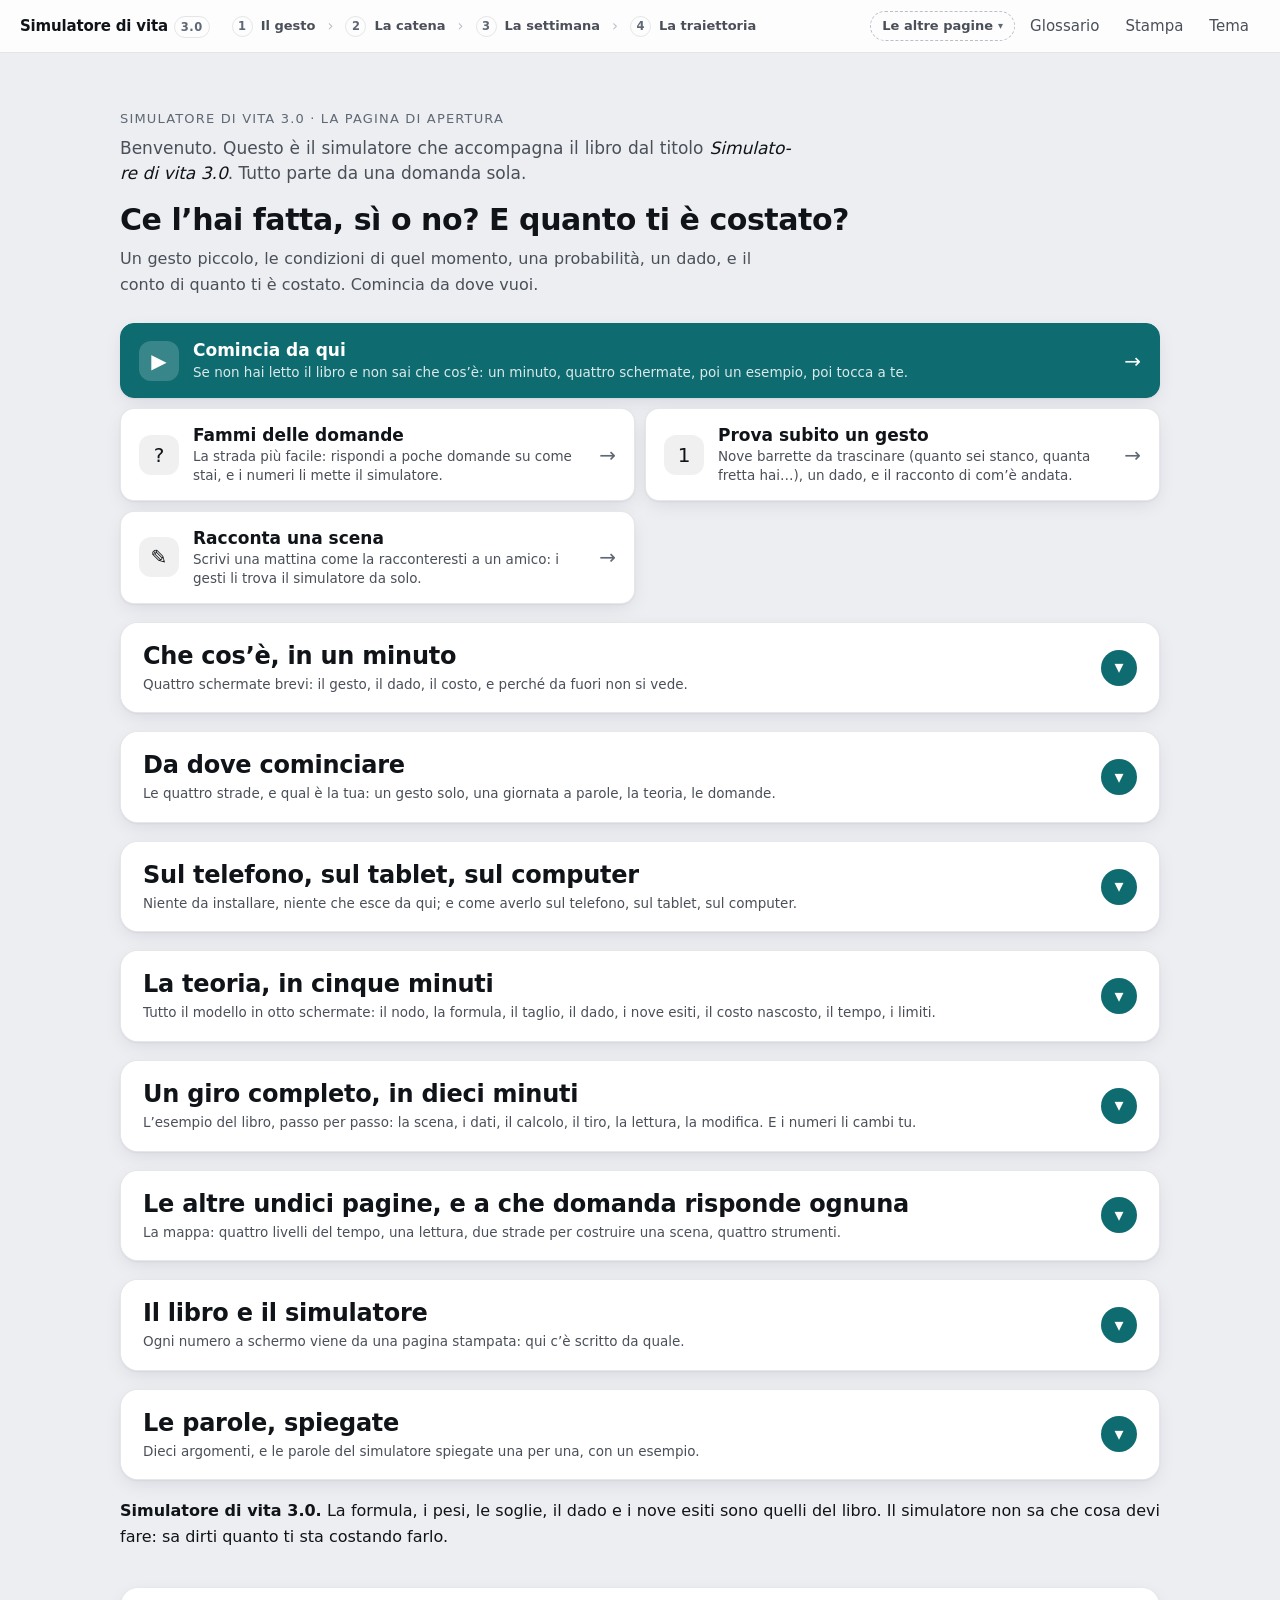
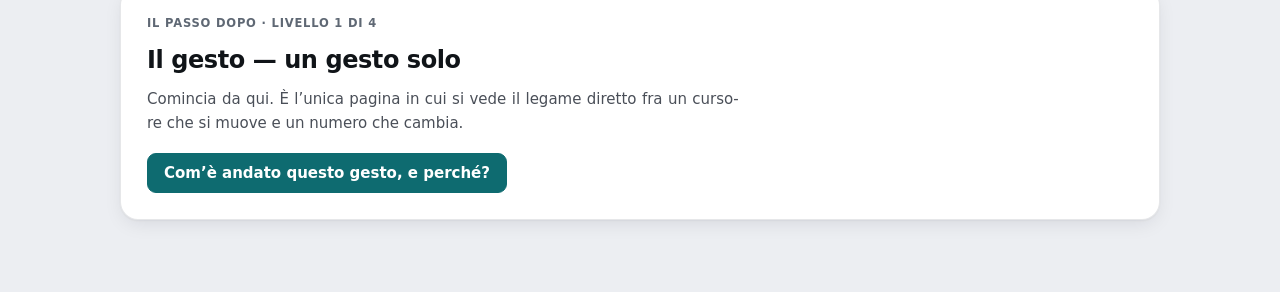
==== APRI-QUI.html @ 994e73b9 "La lingua per chi non sa niente: «ripetizione» al posto di «giocata», parole spiegate, stili puliti " ====
<!DOCTYPE html>
<html lang="it" data-tema="chiaro">
<head>
<meta charset="utf-8">
<meta name="viewport" content="width=device-width, initial-scale=1">
<title>Simulatore di vita 3.0 — apri qui</title>
<link rel="stylesheet" href="app/stile/stile.css?v=2026-09-17">
<link rel="manifest" href="manifest.webmanifest">
<meta name="theme-color" content="#14556E">
<link rel="icon" href="app/icone/icona-192.png">
<link rel="apple-touch-icon" href="app/icone/icona-180.png">
<meta name="apple-mobile-web-app-capable" content="yes">
<meta name="apple-mobile-web-app-title" content="Simulatore">
</head>
<body>
<div class="contenitore" style="position:relative">

  <div class="strumenti-alto no-stampa">
    <button id="stampa" title="Stampa questa pagina">Stampa</button>
    <button class="commutatore" id="tema">Tema scuro</button>
  </div>

  <header class="testata">
    <p class="occhiello">Simulatore di vita 3.0 · la pagina di apertura</p>
    <p class="benvenuto-righe">Benvenuto. Questo è il simulatore che accompagna il libro
      dal titolo <em>Simulatore di vita 3.0</em>. Tutto parte da una domanda sola.</p>
    <h1>Ce l’hai fatta, sì o no? E quanto ti è costato?</h1>
    <p class="sottotitolo">Un gesto piccolo, le condizioni di quel momento, una probabilità, un dado,
      e il conto di quanto ti è costato. Comincia da dove vuoi.</p>
  </header>

  <!-- ====================== I TASTI GRANDI ====================== -->
  <nav class="tasti-grandi no-stampa" aria-label="Da dove cominciare">
    <a class="tasto-grande principale" href="#comincia" data-apri="#comincia">
      <span class="tg-icona" aria-hidden="true">▶</span>
      <span class="tg-testo"><b>Comincia da qui</b><small>Se non hai letto il libro e non sai che cos’è: un minuto, quattro schermate, poi un esempio, poi tocca a te.</small></span>
      <span class="tg-freccia" aria-hidden="true">→</span></a>
    <a class="tasto-grande" href="QUESTIONARIO.html">
      <span class="tg-icona" aria-hidden="true">?</span>
      <span class="tg-testo"><b>Fammi delle domande</b><small>La strada più facile: rispondi a poche domande su come stai, e i numeri li mette il simulatore.</small></span>
      <span class="tg-freccia" aria-hidden="true">→</span></a>
    <a class="tasto-grande" href="IL-GESTO.html">
      <span class="tg-icona" aria-hidden="true">1</span>
      <span class="tg-testo"><b>Prova subito un gesto</b><small>Nove barrette da trascinare (quanto sei stanco, quanta fretta hai…), un dado, e il racconto di com’è andata.</small></span>
      <span class="tg-freccia" aria-hidden="true">→</span></a>
    <a class="tasto-grande" href="LA-SCENA.html">
      <span class="tg-icona" aria-hidden="true">✎</span>
      <span class="tg-testo"><b>Racconta una scena</b><small>Scrivi una mattina come la racconteresti a un amico: i gesti li trova il simulatore da solo.</small></span>
      <span class="tg-freccia" aria-hidden="true">→</span></a>
  </nav>

  <!-- ====================== CHE COS'È, IN UN MINUTO ====================== -->
  <section class="riquadro" id="comincia" data-apribile data-anteprima="Quattro schermate brevi: il gesto, il dado, il costo, e perché da fuori non si vede.">
    <h2>Che cos’è, in un minuto</h2>
    <div data-passi data-uscita="QUESTIONARIO.html" data-uscita-testo="Salta la spiegazione: voglio provare subito">
    <h3>Un gesto piccolo, in una giornata qualsiasi</h3>
    <p>
      Immagina una giornata qualsiasi, e dentro quella giornata un gesto piccolo (in queste
      pagine un gesto è un’azione sola, con un inizio e una fine): bere un bicchiere
      d’acqua, scrivere quel messaggio che rimandi da ore, alzarti dal divano.
      Questo simulatore ti chiede di raccontargli come stai in quel momento. Quanto sei
      stanco, quanta fretta hai, quanto è chiaro quello che devi fare. Poi ti dice che
      probabilità hai di riuscirci: non in generale, ma proprio adesso, nelle condizioni
      in cui ti trovi.
    </p>
    <h3>Poi tira un dado</h3>
    <p>
      A quel punto tira un dado. Perché una probabilità, da sola, non decide niente: dice
      soltanto quanto le cose potrebbero andare in un modo o nell’altro. È il dado a dire
      come sono andate davvero, e il simulatore te lo racconta, come farebbe un amico che
      era lì a guardare.
    </p>
    <h3>E ti dice quanto ti è costato</h3>
    <p>
      Un semplice calcolo di probabilità si fermerebbe qui: riuscito, oppure no. Questo
      modello invece continua, e ti dice <strong>quanto ti è costato riuscirci</strong>.
      Quanta stanchezza ti ha lasciato addosso. E quanta di quella stanchezza ti
      ritroverai davanti quando arriverà il gesto successivo.
    </p>
    <h3>Da fuori non si vede</h3>
    <p>
      Perché una giornata andata bene e una giornata andata bene a denti stretti, viste da
      fuori, sembrano quasi la stessa giornata. Chi ti guarda vede che ce l’hai fatta, ma
      non vede che cosa ti è costato. È quel costo che il simulatore prova a misurare.
    </p>
      <div data-passi-fine>
        <p><strong>E adesso?</strong> La cosa migliore è vederlo su un esempio vero, quello con cui
          comincia anche il libro: una persona sul divano che deve alzarsi a bere. Sette
          schermate, e poi tocca a te.</p>
        <p class="passo-scelte">
          <a class="bottone primario" href="#giro" data-apri="#giro">Vediamolo con un esempio</a>
          <a class="bottone secondario" href="QUESTIONARIO.html">Salto l’esempio: fammi le domande</a>
        </p>
      </div>
    </div>
  </section>

  <!-- ====================== DA DOVE COMINCIARE ====================== -->
  <section class="riquadro no-stampa" data-apribile data-anteprima="Le quattro strade, e qual è la tua: un gesto solo, una giornata a parole, la teoria, le domande.">
    <h2>Da dove cominciare</h2>
    <p class="senza-sopra">
      Non c’è un ordine da rispettare, e non c’è niente da leggere prima: puoi aprire una
      pagina qualunque e cominciare a usarla. Le quattro strade qui sotto, però, portano in
      posti diversi, e conviene sapere qual è la tua prima di incamminarti. Se non lo sai,
      prendi la seconda, perché è quella che la maggior parte delle persone sta cercando. <strong>Scrivi una scena intera, cioè una fila di gesti uno dopo l’altro, così
      come la racconteresti a voce a un amico. Il simulatore la scompone per te, gesto per
      gesto.</strong>
    </p>
    <div class="imbocchi">
      <a class="imbocco" href="IL-GESTO.html">
        <span class="imbocco-eti">Voglio provare subito</span>
        <strong>Un gesto solo</strong>
        <span class="imbocco-nota">Muovi i nove cursori, che sono le barrette da trascinare, una
          per ogni condizione. Poi tira il dado, e leggi com’è andata, raccontato in prosa. In
          cinque minuti hai capito che cosa fa questo modello.</span>
      </a>
      <a class="imbocco" href="LA-SCENA.html">
        <span class="imbocco-eti">Ho una scena intera da raccontare</span>
        <strong>Una giornata, a parole</strong>
        <span class="imbocco-nota">Scrivila come la racconteresti a voce, anche lunga. Il
        simulatore la divide nei gesti che contiene e li calcola <em>uno per uno</em>. Alla fine
        ti dice da quale parola è venuto fuori ogni numero.</span>
      </a>
      <a class="imbocco" href="#teoria">
        <span class="imbocco-eti">Voglio capire prima</span>
        <strong>La teoria, in cinque minuti</strong>
        <span class="imbocco-nota">Sta qui sotto, e non dà niente per scontato. Che cos’è un
        «nodo» (cioè il passaggio più piccolo della scena, la cosa più semplice che si possa
        fare o non fare), com’è fatta la formula, perché c’è di mezzo un dado. E perché i modi
        in cui un gesto può finire sono nove, e non due.</span>
      </a>
      <a class="imbocco" href="QUESTIONARIO.html">
        <span class="imbocco-eti">Non so che numeri mettere</span>
        <strong>Le domande le fa il simulatore</strong>
        <span class="imbocco-nota">Arrivi nello stesso posto della prima strada, ma per un’altra
        via. Qui i cursori non ci sono. Rispondi a qualche domanda, e il nodo lo costruisce il
        simulatore al posto tuo.</span>
      </a>
    </div>
  </section>

  <section class="riquadro no-stampa" id="senza-internet" data-apribile data-anteprima="Niente da installare, niente che esce da qui; e come averlo sul telefono, sul tablet, sul computer.">
    <h2>Sul telefono, sul tablet, sul computer</h2>
    <p class="nota">
      <strong>Non serve internet, e non serve installare niente.</strong> Tutto quello che
      vedi gira dentro il browser che hai già, cioè il programma con cui apri le pagine di
      internet. Quindi si può usare su un treno, in aereo, o da una chiavetta infilata in un
      computer che non è il tuo. E quello che scrivi resta lì: in queste pagine non c’è una
      sola riga capace di mandarlo fuori.
    </p>
    <!-- Da un indirizzo web, e solo da lì, qui compare il riquadro «sul telefono,
         sul tablet, sul computer» con l'installazione e il pacchetto da scaricare
         (lo scrive app/interfaccia/installa.js). Dal disco resta vuoto e nascosto. -->
    <div class="installa" data-installa hidden></div>
  </section>

  <!-- ====================== LA TEORIA ====================== -->
  <section class="riquadro" id="teoria" data-apribile data-anteprima="Tutto il modello in otto schermate: il nodo, la formula, il taglio, il dado, i nove esiti, il costo nascosto, il tempo, i limiti.">
    <h2>La teoria, in cinque minuti</h2>
    <div data-passi data-uscita="QUESTIONARIO.html" data-uscita-testo="Basta così: voglio provare">
    <p class="senza-sopra">
      Quello che segue è tutto il modello, e non una versione ridotta per chi comincia. Di
      matematica ce n’è poca, e ce n’è poca apposta: una somma, una tabella, un «taglio ai bordi»
      (il risultato non può scendere sotto 5 né salire sopra 95) e un dado. Può sembrare un limite, e invece è una scelta. Un modello che si può rifare a
      mano su un foglio è un modello che chiunque può controllare, e di cui chiunque può dire,
      con i numeri davanti, che sbaglia. È per questo che è stato tenuto così essenziale.
    </p>

    <h3>1 · Il nodo, cioè l’unità di misura</h3>
    <p>
      Prima di tutto bisogna mettersi d’accordo su che cosa si misura. L’unità che il
      simulatore calcola si chiama <span data-parola="nodo">nodo</span>, ed è un gesto solo:
      qualcosa che ha un inizio e una fine che si riconoscono, e un risultato che si può
      osservare e raccontare.
      Bere un bicchiere d’acqua è un nodo. Fare la spesa non lo è, perché è una sequenza di
      gesti, e prima di calcolarla bisogna dividerla nei nodi che contiene. Rimettersi in
      salute, poi, non lo è per niente: sono migliaia di nodi, sparsi su mesi.
    </p>
    <p>
      Per riconoscerne uno c’è una regola semplice, e vale sempre. <strong>Se per dire com’è
      andata devi raccontare una storia, quel gesto è troppo grande per essere un
      nodo.</strong> Il nodo è il gradino più basso, e sotto non si scende. Tutto quello che
      sta più in alto, una mattina o una settimana, si misura contando quanti nodi contiene.
    </p>

    <h3>2 · La formula: quello che aiuta, meno quello che ostacola</h3>
    <p>
      A ogni nodo il simulatore dà un numero da 1 a 100, che dice quante possibilità ha quel
      gesto di riuscire. Si chiama <span data-parola="probabilita">probabilità
      operativa</span>, e si scrive Pn. Non viene da un calcolo complicato. È il risultato di
      una somma sola, ed eccola qui.
    </p>
    <div class="formula-libro" data-formula="madre"></div>
    <p>
      Si legge da sinistra verso destra, e ogni lettera è una parola abbreviata. Qui sotto le
      trovi scritte tutte per esteso. Una sigla lasciata senza spiegazione è soltanto
      un ostacolo in più fra te e il modello. <strong>P₀</strong> è la probabilità di
      partenza: quanto vale il gesto di suo, in una giornata qualunque, prima che le
      condizioni di oggi dicano la loro. Bere un bicchiere d’acqua parte alto, perché lo sai
      fare a occhi chiusi. Compilare una pratica su un sito pubblico parte basso, e non serve
      spiegare perché.
    </p>
    <p>
      Poi arrivano cinque voci che spostano quel numero in su o in giù, secondo come stanno le
      cose adesso. <strong>E</strong> sta per energia, e racconta come sta il corpo in questo
      momento: quanto ha dormito, se gli fa male qualcosa, se si regge in piedi volentieri.
      <strong>I</strong> sta per informazione, e dice quanto è chiaro quello che c’è da fare.
      <strong>T</strong> sta per tempo, e dice quanta fretta c’è. <strong>M</strong> sta per
      materialità, che è una parola un po’ rigida per dire l’ambiente intorno: lo spazio, gli
      oggetti, la luce, il rumore. <strong>BP</strong>, infine, sta per bonus protettivo, ed è
      l’aiuto concreto che in questo momento ti toglie davvero un peso dalle spalle: qualcuno
      che tiene il bambino mentre finisci, il modulo che trovi già compilato a metà.
    </p>
    <p>
      Le ultime tre voci, invece, tolgono soltanto, e tolgono parecchio. <strong>C</strong> è
      la complessità, cioè quanti pezzi vanno tenuti insieme nello stesso momento, e ognuno
      di quei pezzi costa cinque punti. È la voce che pesa di più in tutta la formula, e
      proprio per questo va scritta con più cura delle altre. Complessità vuol dire
      coordinamenti veri, cose da fare insieme, non la difficoltà che uno sente.
      <strong>STR</strong> sta per stress, ed è il carico che ti porti dietro dai giorni
      prima, la pressione accumulata, misurata da 0 a 100. Non toglie in proporzione, un po’
      per ogni punto. Toglie a gradini, secondo una tabella. Per questo passare da 59 a 60 di
      carico costa cinque punti tutti in una volta, mentre passare da 41 a 58 non costa
      niente. <strong>DEB</strong> sta per debito da insistenza, e conta le volte in cui si è
      insistito su una strada che non funzionava. È raro apposta, e ogni volta vale cinque
      punti.
    </p>

    <h3>3 · Il taglio ai bordi: né impossibile, né certo</h3>
    <p>
      Qualunque cosa dica la somma, il risultato non scende mai sotto 5 e non sale mai sopra
      95. Questo <span data-parola="taglio">taglio</span> serve a impedire due bugie. La
      prima: se le condizioni sono pessime, la somma può dare anche meno tre, e il simulatore
      scrive cinque lo stesso. Perché nella vita quasi niente è davvero impossibile, e un
      modello che scrive zero afferma una cosa che non sa. La seconda bugia sta dall’altra
      parte. Con condizioni ottime la somma può superare cento, e il taglio la riporta a
      novantacinque, perché nemmeno il gesto più facile del mondo riesce proprio sempre.
    </p>

    <h3>4 · Il dado: la parte che nessuna analisi riesce a cogliere</h3>
    <p>
      A questo punto abbiamo un numero, ma non abbiamo ancora un esito. Sapere che un gesto ha
      il settanta per cento di riuscire non dice se stasera è riuscito. Allora il simulatore
      tira un <span data-parola="dado">dado</span> da cento facce, e se il numero che esce non
      supera la probabilità, il gesto riesce. Non ci sono colpi fortunati che valgono doppio,
      e non ci sono numeri che fanno fallire da soli: tutti i cento numeri hanno la stessa
      possibilità di uscire.
    </p>
    <p>
      Quel dado non è un ornamento, e non è nemmeno una scorciatoia presa per pigrizia. È il
      posto in cui il modello mette <strong>tutto quello che nessuna analisi riesce a
      prevedere</strong>. Una frase che ti sfugge mentre leggi, un pensiero che arriva di
      traverso e ti distrae, l’attenzione che per due minuti tiene un po’ meno. Non sono
      misteri: sono increspature troppo piccole per essere viste in anticipo. La <span
      data-parola="taratura">taratura</span>, cioè il lavoro di guardare la scena e scegliere
      i nove numeri che la descrivono, non può prevederle una per una, e allora le lascia al
      dado, che viene tirato <em>dopo</em> il calcolo, mai prima. Il caso non decide quanto
      sei capace: decide soltanto come va quella volta lì.
    </p>

    <h3>5 · Nove esiti, perché due non bastano</h3>
    <p>
      Il dado, però, dice soltanto se il gesto è passato, e non dice altro. Ed è qui che il
      modello si allontana da un semplice calcolo di probabilità. È il punto che più di tutti
      vale la pena di capire. Riuscito e fallito sono due parole troppo povere per raccontare
      una giornata, e allora il simulatore ne usa nove. Non sono gradi diversi della stessa
      cosa, come i voti a scuola: sono modi diversi in cui un gesto può finire.
    </p>
    <p>
      Di riuscire ci sono quattro modi. C’è il <strong>successo pulito</strong>, che non è
      costato niente di importante. C’è il <strong>successo costoso ma sostenibile</strong>,
      che chiede una pausa vera, e con quella pausa si chiude lì. C’è il <strong>successo
      danneggiato</strong>, dove il risultato c’è ma qualcosa resta peggiorato. E c’è il
      <strong>successo tossico</strong>, dove riuscire <em>in quel modo</em> insegna a chi lo
      compie una regola sbagliata, che la prossima volta si ripresenterà. Poi ce n’è uno tenuto da
      parte, perché è il più insidioso di tutti: il <strong>successo tecnico con fallimento
      umano</strong>, in cui il compito è fatto e la persona no. Di non riuscire, allo stesso
      modo, ci sono quattro modi. Il <strong>fallimento lieve</strong>: non è andata, il danno
      è piccolo e si può riprovare. Il fallimento <strong>tecnico</strong>: si è rotto
      qualcosa, un mezzo o uno strumento, e non la persona. Il fallimento
      <strong>sistemico</strong>: non è andata, e ha trascinato con sé anche il resto della
      giornata. E il <strong>quasi-collasso</strong>, quando molti segnali di allarme si
      presentano tutti insieme: è raro, ed è fatto apposta per esserlo.
    </p>
    <p>
      «Ce l’ho fatta» è una frase che diventa pericolosa quando chiude due domande invece di
      aprirle: <em>come ci sono arrivato? e che cosa ho bruciato per arrivarci?</em> I nove
      esiti servono proprio a tenerle aperte tutt’e due.
    </p>

    <h3>6 · Il costo nascosto, che nell’esito non si vede</h3>
    <p>
      Ogni gesto ha un costo, e non tutto quel costo si vede subito. La parte che si accumula
      in silenzio il modello la chiama <span data-parola="costo_nascosto">costo
      nascosto</span>, e per capirla basta una scena. Una sera vai a letto tardi per finire un
      lavoro. Il giorno dopo stai ancora bene, quello dopo un po’ meno, e tre giorni più tardi
      ti chiedi perché sei a pezzi, senza pensare nemmeno più a quella sera.
    </p>
    <p>
      È per questo che una scena sola non basta, e serve guardare più tempo per volta:
      una giornata intera, poi una settimana. Il costo
      nascosto in un gesto non si vede. Si vede in una settimana.
    </p>

    <h3>7 · Quanto tempo si guarda per volta</h3>
    <p>
      Lo stesso modello guarda il tempo su quattro durate diverse, e ognuna vede una cosa che
      le altre non possono vedere. Non sono ingrandimenti dello stesso grafico, presi via via
      da più vicino. Sono proprio domande diverse, ed è per questo che ognuna ha una pagina
      sua.
    </p>
    <ol class="livelli-teoria">
      <li><strong>Il gesto</strong> dice se un’azione sola riesce, e a che prezzo.</li>
      <li><strong>La catena</strong> — più gesti di seguito — dice quanto costa una sequenza,
        perché il secondo gesto parte già con il carico che il primo gli ha lasciato.</li>
      <li><strong>La settimana</strong> dice una cosa che nessuno dei due livelli
        precedenti riesce a dire, perché è l’unica che ha la notte dentro:
        <em>se il recupero sta ancora funzionando</em> (il recupero è la pausa che toglie
        carico davvero, non quella che dà solo sollievo).</li>
      <li><strong>La traiettoria</strong> — più settimane di fila — dice se sta cambiando il
        modo di vivere, e non solo com’è andata l’ultima settimana.</li>
    </ol>

    <h3 id="non-e">8 · Che cosa questo modello non è</h3>
    <p>
      Ci sono quattro cose che questo modello non è.
    </p>
    <ul class="cosa-non-e">
      <li><strong>Non è una previsione.</strong> Non dice che cosa succederà domani mattina.
        Dice come si comporta una rappresentazione di domani mattina dentro un insieme di
        regole scritte da qualcuno.</li>
      <li><strong>Non è una diagnosi, e non è uno strumento clinico.</strong> Nessun numero
        che esce da qui può entrare in una decisione clinica, assistenziale o giudiziaria.
        Serve a farsi domande migliori, non a rispondere al posto di chi deve decidere.</li>
      <li><strong>Non è una misura su una persona.</strong> I numeri che entrano nella scena
        li scrive qualcuno, e se quei numeri fossero altri il risultato sarebbe un altro.
        Per questo il simulatore ti lascia cambiarli, in ogni pagina: così vedi da te quanto
        il risultato dipende dai numeri che qualcuno ha scelto.</li>
      <li><strong>Non contiene una teoria della mente.</strong> Contiene una somma, una
        tabella a gradini, un taglio ai bordi e un dado. Tutto quello che sembra profondo
        viene da lì.</li>
    </ul>
    <p class="nota">
      Se dopo questi cinque minuti te ne viene voglia di altri venti, c’è <a
      href="IL-MODELLO.html">il modello letto per intero</a>. Sono diciannove capitoli,
      scritti per essere letti di seguito, e le figure si muovono mentre le guardi. Se invece
      vuoi la matematica aperta pezzo per pezzo, c’è <a href="LA-FORMULA.html">la matematica,
      da zero</a>. Lì, accanto a ogni passaggio, sta il codice che lo esegue.
    </p>
      <div data-passi-fine>
        <p class="passo-scelte">
          <a class="bottone primario" href="QUESTIONARIO.html">Adesso provo: fammi le domande</a>
          <a class="bottone secondario" href="#giro" data-apri="#giro">Prima l’esempio del libro</a>
        </p>
      </div>
    </div>
  </section>

  <!-- ====================== IL GIRO COMPLETO ====================== -->
  <section class="riquadro" id="giro" data-apribile data-anteprima="L’esempio del libro, passo per passo: la scena, i dati, il calcolo, il tiro, la lettura, la modifica. E i numeri li cambi tu.">
    <h2>Un giro completo, in dieci minuti</h2>
    <div data-passi data-uscita="QUESTIONARIO.html" data-uscita-testo="Basta così: adesso tocca a me">
    <p class="senza-sopra">
      Il libro, prima di qualunque formula, comincia con un esempio solo: una scena, i suoi
      numeri, il calcolo, un tiro di dado, che cosa vuol dire il risultato, e poi una modifica
      alla volta, per vedere che cosa cambia. Qui il giro è lo stesso, con una differenza:
      sulla carta i numeri sono stampati, qui invece li puoi cambiare tu.
    </p>
    <p>
      Quali numeri? I nove valori che descrivono la scena, cioè quanto vale il gesto di suo,
      quanta energia c’è, quanta fretta, e così via, più il carico che la persona si porta
      dietro dai giorni prima. Come si cambiano? Ogni bottone qui sotto apre la pagina del
      gesto con quei numeri già al posto giusto. Lì accanto a ogni valore c’è un cursore,
      cioè una barretta da trascinare: la sposti, e la probabilità si ricalcola sotto i tuoi
      occhi. E perché farlo? Per capire quale dei numeri pesa davvero, e quanto. Se porti
      l’energia da −10 a 0 e la probabilità sale di dieci punti, sai che quella sera contava
      il corpo. Se sposti il tempo e cambia poco, sai che la fretta non era il problema. È
      così che il modello va usato: una modifica alla volta, e ogni volta si guarda che cosa
      è cambiato.
    </p>

    <h3>La scena</h3>
    <p>
      È sera. Una persona è seduta sul divano dopo una giornata pesante, e a un certo punto
      deve alzarsi per bere un bicchiere d’acqua. Nessuno lo chiamerebbe un problema, e
      infatti il modello non lo chiama così: lo chiama <span data-parola="nodo">nodo</span>,
      cioè un passaggio piccolo, con un esito che si può guardare.
    </p>

    <h3>I dati</h3>
    <p>
      Il modello chiede poche cose, e le chiede sulla scena, non sulla persona.
      <strong>P0 = 70</strong>, perché bere è un gesto che si conosce benissimo, e parte alto.
      <strong>E = −10</strong>, perché il corpo è stanco e la schiena pesa. <strong>T =
      −4</strong>, perché non c’è nessuna fretta vera, ma la sera è quasi finita.
      <strong>I</strong>, <strong>M</strong> e <strong>BP</strong> restano a zero: non c’è
      niente da capire, l’ambiente non pesa, e non c’è nessun aiuto in più. <strong>C =
      0</strong>, perché è un passaggio solo e non c’è niente da coordinare. E poi c’è un
      numero che non viene da questa scena ma dai giorni prima, il carico che questa persona
      si porta dietro: <strong>STR = 84</strong> su 100.
    </p>

    <h3>Il calcolo</h3>
    <p>
      Si fa la somma: 70 − 10 + 0 − 4 + 0 + 0 − 0. Poi entra il carico, e a 84 la tabella a
      gradini toglie venti punti, non uno di meno e non uno di più. Resta <strong>36</strong>.
      Il taglio ai bordi qui non ha niente da fare, perché 36 sta già dentro i margini.
    </p>
    <p class="passo-scelte">
      <a id="giroBase" class="bottone primario" href="IL-GESTO.html">Aprila con i cursori, e verifica che dia 36</a>
    </p>
    <p class="nota">
      Una cosa da sapere prima di cliccare: a te il dado probabilmente non darà 42 come nel
      racconto qui sotto, perché tira davvero, ogni volta che apri la pagina. Il
      numero che non cambia mai è il 36. Ed è per farti vedere questo che il giro esiste.
    </p>

    <h3>Il tiro</h3>
    <p>
      Nel libro il dado esce con il numero 42. Per riuscire non doveva superare 36, e invece è
      andato oltre di sei punti. Il gesto non riesce, il modello lo chiama <strong>fallimento
      lieve</strong>, e il carico sale di un punto, a 85. A 85 si accende il «<span
      data-parola="pavimento">pavimento</span>», che è il nome che il libro dà a una difesa
      che il modello attiva da solo quando il carico è salito troppo: da lì in poi il
      riposo rende circa la metà, e lo stato non viene più lasciato peggiorare. Da qui in poi il racconto si fa più corto e i
      consigli diventano pochi e semplici, perché in questo stato una strategia raffinata
      non reggerebbe.
    </p>

    <h3>La lettura</h3>
    <p>
      Trentasei su cento vuol dire che, con questi valori, il gesto riesce poco più di una
      volta su tre. Non vuol dire che la persona è pigra, e non vuol dire che stasera «doveva»
      farcela. Il numero da guardare non è il dado, che è andato come è andato: è il 36, e
      soprattutto da dove viene. Dieci punti se li è presi il corpo, quattro il tempo, venti il
      carico.
    </p>

    <h3>La modifica</h3>
    <p>
      Adesso il modello fa il suo mestiere, che è provare una modifica alla volta: mai due
      insieme, altrimenti non si saprebbe più quale delle due ha funzionato. Proviamo con
      <strong>cinque minuti in più</strong>, cioè con il tempo che passa da −4 a 0. La
      probabilità sale a 40. Con lo stesso tiro di dado, il 42, il gesto fallisce ancora, ma
      per due punti, non più per sei.
    </p>
    <p class="passo-scelte">
      <a id="giroTempo" class="bottone secondario" href="IL-GESTO.html">Aprila con cinque minuti in più</a>
    </p>
    <p>
      Proviamo invece ad <strong>aspettare che il corpo ci sia</strong>, cioè a portare
      l’energia da −10 a 0. La probabilità sale a 46, e lo stesso 42 diventa una riuscita:
      stretta, per quattro punti, ma una riuscita.
    </p>
    <p class="passo-scelte">
      <a id="giroEnergia" class="bottone secondario" href="IL-GESTO.html">Aprila aspettando che il corpo ci sia</a>
    </p>
    <p>
      Ma una ripetizione sola non decide niente. Una ripetizione, cioè la stessa scena
      rifatta da capo con un dado diverso, è questo: una sola prova della scena, con il suo
      tiro di dado. Se la stessa scena viene rifatta mille volte, ogni volta con un dado
      nuovo, la prima versione riesce in media trentasei volte su cento. La seconda, quella
      con l’energia a 0, arriva a quarantasei. Sono dieci punti in più. Ed è quasi sempre
      così. Il libro chiama leva ogni cosa che si cambia apposta. Serve a vedere se il
      risultato migliora. Prima delle leve sul gesto conviene la leva sullo stato, cioè sulle
      condizioni con cui si arriva al gesto. In pratica vuol dire un rientro vero. È una
      pausa che toglie carico davvero, e che abbassa il numero da cui tutto parte. Se vuoi
      vedere come si distribuiscono gli esiti, invece di un caso solo, c’è
      <a href="MONTECARLO.html">mille volte la stessa scena</a>. Rifà una scena come questa
      quante volte vuoi, e ti mostra la distribuzione, cioè quante volte esce ogni risultato
      su mille ripetizioni.
    </p>
      <div data-passi-fine>
        <p><strong>Adesso tocca a te.</strong> Non serve sapere che numeri mettere: la strada
          più facile è rispondere a poche domande su come stai, e il simulatore fa il resto.
          Se preferisci mettere i numeri con le tue mani, ci sono le barrette.</p>
        <p class="passo-scelte">
          <a class="bottone primario" href="QUESTIONARIO.html">Rispondo a qualche domanda</a>
          <a class="bottone secondario" href="IL-GESTO.html">Provo con le barrette</a>
        </p>
      </div>
    </div>
  </section>

  <!-- ====================== LE PAGINE ====================== -->
  <section class="riquadro no-stampa" data-apribile data-anteprima="La mappa: quattro livelli del tempo, una lettura, due strade per costruire una scena, quattro strumenti.">
    <h2>Le altre undici pagine, e a che domanda risponde ognuna</h2>
    <p class="senza-sopra">
      Con questa che stai leggendo le pagine sono dodici, e questa è l’unica che non calcola
      niente: è l’ingresso, e serve a orientarsi. Le altre undici lavorano, ma non sono tutte dello stesso tipo.
      Quattro sono le durate di tempo di cui si è appena parlato, messe in fila dalla più
      corta alla più lunga. Una è il modello raccontato per intero, da leggere di seguito. Due
      sono strade diverse per costruire una scena. E le ultime quattro sono strumenti che si
      possono usare su qualunque durata.
    </p>
    <div id="mappaPagine"></div>
  </section>

  <!-- ====================== IL LIBRO ====================== -->
  <section class="riquadro" data-apribile data-anteprima="Ogni numero a schermo viene da una pagina stampata: qui c’è scritto da quale.">
    <h2>Il libro e il simulatore</h2>
    <p class="senza-sopra">
      Questo simulatore non si ispira a un libro: <strong>è il libro, messo in funzione</strong>,
      cioè le sue regole trasformate in un programma che le applica. Ogni
      numero che vedi a schermo viene da una pagina stampata, e questa tabella dice da quale.
    </p>
    <p class="nota">Ogni riga si apre: porta alla pagina del simulatore che spiega quel
      pezzo, e a destra c’è dove continuare a leggere nel libro.</p>
    <div class="ponte-libro">
      <a href="LA-FORMULA.html"><span class="k">La formula, i pesi, il taglio</span><span class="v">nel libro: Apparato B</span></a>
      <a href="IL-MODELLO.html#cap-9"><span class="k">I nove esiti</span><span class="v">nel libro: capitoli 14 e 15</span></a>
      <a href="IL-MODELLO.html#cap-7"><span class="k">I margini di successo e fallimento</span><span class="v">nel libro: capitolo 9</span></a>
      <a href="IL-MODELLO.html#cap-8"><span class="k">Il campo, cioè l’ambiente che risponde dopo il dado</span><span class="v">nel libro: capitolo 10</span></a>
      <a href="IL-MODELLO.html#cap-10"><span class="k">I quattro livelli del tempo</span><span class="v">nel libro: capitolo 18</span></a>
      <a href="ESEMPI.html"><span class="k">Le dodici schede di calcolo</span><span class="v">nel libro: capitolo 39</span></a>
      <a href="MONTECARLO.html"><span class="k">Ripetere la stessa scena mille volte</span><span class="v">nel libro: capitolo 47</span></a>
      <a href="#senza-internet"><span class="k">Perché si apre con un doppio clic</span><span class="v">nel libro: capitolo 48</span></a>
      <a href="#non-e"><span class="k">Che cosa il modello non è</span><span class="v">nel libro: capitolo 49</span></a>
      <a href="#mappaPagine"><span class="k">La guida di queste undici pagine</span><span class="v">nel libro: Apparato I</span></a>
    </div>
  </section>

  <!-- ====================== LE PAROLE ====================== -->
  <section class="riquadro" data-apribile data-anteprima="Dieci argomenti, e le parole del simulatore spiegate una per una, con un esempio.">
    <h2>Le parole, spiegate</h2>
    <p class="intro-tecnica">
      Il simulatore usa poche parole, e ognuna vuol dire una cosa precisa. Sono raccolte
      in dieci argomenti. Scegli quello che ti serve, e trovi le sue parole spiegate una
      per una, ognuna con un esempio che la mette al lavoro. Il primo argomento sono le
      nove condizioni che imposti tu. Gli altri sono quello che ti ritrovi scritto nel risultato.
    </p>
    <div data-glossario></div>
  </section>

  <nav class="percorso no-stampa" id="percorso"></nav>

  <footer class="chiusura">
    <p><strong>Simulatore di vita 3.0.</strong> La formula, i pesi, le soglie, il dado e i nove
      esiti sono quelli del libro. Il simulatore non sa che cosa devi fare: sa dirti quanto ti
      sta costando farlo.</p>
  </footer>

</div>

<script src="app/dati/calibrazione.js"></script>
<script src="app/motore/lingua.js"></script>
<script src="app/dati/formule.js"></script>
<script src="app/interfaccia/formule-vista.js"></script>
<script src="app/dati/percorso.js"></script>
<script src="app/interfaccia/percorso-vista.js"></script>
<script src="app/dati/spiegazioni.js"></script>
<script src="app/interfaccia/glossario.js"></script>
<script src="app/dati/verifica.js"></script>
<script src="app/interfaccia/casa.js"></script>
<script src="app/interfaccia/schermate.js"></script>
<script src="app/interfaccia/attesa.js"></script>
<script src="app/dati/sillabazione-it.js"></script>
<script src="app/interfaccia/sillaba.js"></script>
<script src="app/interfaccia/installa.js"></script>
</body>
</html>
---- app/stile/stile.css ----
/* =============================================================================
   SIMULATORE 3.0 — Foglio di stile
   Funziona da file:// — nessun font esterno, nessuna risorsa remota.
   ========================================================================== */

:root {
  color-scheme: light;
  /* PROFONDITA'. Prima --piano e --superficie differivano di tre unita'
     su 255: niente si staccava da niente, e la pagina sembrava un foglio
     invece di un'applicazione. Adesso --piano e' il FONDO su cui le
     schede si appoggiano, e --superficie e' la scheda. Gli incavi dentro
     una scheda usano il fondo, ed e' giusto: e' il piano che si rivede. */
  --piano:          #eceef2;
  --superficie:     #ffffff;
  --inchiostro:     #101418;
  --inchiostro-2:   #4a4f58;
  /* AUDIT 19/8 sera: #898781 dava 3.4-3.5:1 contro --piano/--superficie,
     sotto la soglia 4.5:1 per testo piccolo (11-13px, didascalie e note) —
     il caso più critico per lettori anziani. #6a6864 tiene la stessa tonalità
     calda (R>G>B) e sale a 5.27-5.42:1, in linea col tema scuro (4.85-5.41:1,
     lasciato invariato più sotto: contro sfondi scuri è già calibrato bene). */
  /* freddo come il fondo nuovo, e con un contrasto un filo migliore di
     prima: 4.86 sul fondo e 5.65 sulla scheda (era 4.79/5.56). */
  --inchiostro-3:   #5f6874;
  --griglia:        #e3e6ec;
  --linea-base:     #b9bec9;
  --bordo:          rgba(16,24,40,0.10);
  --aiuta:          #2a78d6;   /* diverging: polo freddo  */
  --ostacola:       #d03b3b;   /* diverging: polo caldo   */
  --neutro:         #dfe3ea;   /* midpoint del diverging  */
  --buono:          #0ca30c;
  --attenzione:     #fab219;
  /* L'INCHIOSTRO CHE SI LEGGE SULL'AMBRA.
     --attenzione e' un giallo chiaro: il bianco sopra da' 1,8 contro 1,
     cioe' quasi niente. Le targhette delle soglie nei grafici lo usavano —
     «il recupero comincia a non bastare», «ripetizione pesante» — ed erano
     scritte in bianco su giallo, illeggibili in tutti e due i temi.
     Questo bruno scurissimo era gia' in uso, scritto a mano, dentro
     «.manca-n»: qui diventa un nome, e vale ovunque serva scrivere
     sull'ambra. Non si ridefinisce al buio perche' --attenzione non cambia
     al buio: la coppia resta la stessa. */
  --su-attenzione:  #2a1d00;
  --serio:          #ec835a;
  --critico:        #d03b3b;
  /* UNA SCALA TIPOGRAFICA, invece di una misura scelta ogni volta.
     I passi crescono di circa un quarto: 12,5 · 13,5 · 15 · 17 · 19 · 24 ·
     30 · 44. Il carattere resta quello di sistema — dal libro, capitolo 48:
     niente risorse dalla rete — ma usato con intenzione invece che ai
     valori predefiniti. */
  --t-micro: 11.5px; --t-piccolo: 13px; --t-nota: 13.5px;
  --t-corpo: 15px;   --t-medio: 17px;   --t-titolo: 19px;
  --t-grande: 24px;  --t-display: 30px; --t-eroe: clamp(52px, 8vw, 72px);
  /* la pagina di lettura (IL-MODELLO) ha una scala sua, da libro */
  --t-lettura: 18px; --t-lettura-sotto: 19px; --t-lettura-h2: 27px; --t-lettura-li: 17px;
  --corpo: 16px;
  --raggio: 13px;

  /* L'AZIONE HA UN COLORE SUO.
     --aiuta e --ostacola dicono che cosa fa un valore alla probabilita':
     sono significato, e il libro li usa cosi'. Il bottone principale usava
     --aiuta, e quindi «premi qui» e «questo aggiunge probabilita'» erano
     dello stesso colore. Un'ardesia profonda non e' ne' l'uno ne' l'altro:
     legge come comando, e lascia il blu al suo mestiere. */
  /* L'accento dell'azione e' un petrolio: le sei tinte del significato
     sono gia' blu, rosso, verde, ambra e arancio, e un comando non deve
     avere il colore di nessuna di quelle. */
  --azione:         #0e6b70;
  --azione-viva:    #12838a;
  --azione-tenue:   rgba(14,107,112,0.10);
  --su-azione:      #ffffff;

  /* scala di spaziatura: prima ogni riquadro sceglieva i propri numeri */
  --s1: 4px; --s2: 8px; --s3: 12px; --s4: 18px; --s5: 26px; --s6: 38px; --s7: 56px;
  /* la pila di caratteri del sistema, che era scritta a mano dentro body:
     serve anche alla lettura lunga, dove il testo va in tondo con le grazie
     ma le etichette e i numeri restano in bastone come nel resto del pacchetto */
  --carattere: system-ui, -apple-system, BlinkMacSystemFont, "Segoe UI", Roboto,
               "Helvetica Neue", Arial, sans-serif;
  --raggio-s: 9px; --raggio-l: 18px;
  --ombra: 0 1px 2px rgba(16,24,40,.05), 0 6px 20px -4px rgba(16,24,40,.10);
  --ombra-alta: 0 2px 4px rgba(16,24,40,.06), 0 14px 32px -8px rgba(16,24,40,.16);
}

@media (prefers-color-scheme: dark) {
  :root:where(:not([data-tema="chiaro"])) {
    color-scheme: dark;
    --piano: #0b0d11; --superficie: #181b22;
    --inchiostro: #ffffff; --inchiostro-2: #c2c8d2; --inchiostro-3: #8b93a1;
    --griglia: #262a33; --linea-base: #39404d; --bordo: rgba(255,255,255,0.11);
    --aiuta: #3987e5; --ostacola: #e66767; --neutro: #2b3039;
    /* su fondo scuro un'ardesia profonda sparirebbe: si alza e si schiarisce */
    --azione: #4fc3c9; --azione-viva: #6fd4d9;
    --azione-tenue: rgba(79,195,201,0.16); --su-azione: #06181a;
    --ombra: 0 1px 2px rgba(0,0,0,.5), 0 6px 20px -4px rgba(0,0,0,.45);
    --ombra-alta: 0 2px 4px rgba(0,0,0,.5), 0 14px 32px -8px rgba(0,0,0,.6);
  }
}
:root[data-tema="scuro"] {
  color-scheme: dark;
  --piano: #0b0d11; --superficie: #181b22;
  --inchiostro: #ffffff; --inchiostro-2: #c2c8d2; --inchiostro-3: #8b93a1;
  --griglia: #262a33; --linea-base: #39404d; --bordo: rgba(255,255,255,0.11);
  --aiuta: #3987e5; --ostacola: #e66767; --neutro: #2b3039;
    /* su fondo scuro un'ardesia profonda sparirebbe: si alza e si schiarisce */
    --azione: #4fc3c9; --azione-viva: #6fd4d9;
    --azione-tenue: rgba(79,195,201,0.16); --su-azione: #06181a;
    --ombra: 0 1px 2px rgba(0,0,0,.5), 0 6px 20px -4px rgba(0,0,0,.45);
    --ombra-alta: 0 2px 4px rgba(0,0,0,.5), 0 14px 32px -8px rgba(0,0,0,.6);
}

* { box-sizing: border-box; }

html { -webkit-text-size-adjust: 100%; }
@media (prefers-reduced-motion: no-preference) { html { scroll-behavior: smooth; } }

body {
  margin: 0;
  background: var(--piano);
  color: var(--inchiostro);
  font: var(--corpo)/1.6 var(--carattere);
}

/* L'audit aveva rilevato 0 regole :focus su 754 selettori. Qui c'è.
   Il colore e' quello dell'azione: il fuoco e' interazione, non significato. */
:focus-visible {
  outline: 2px solid var(--azione);
  outline-offset: 2px;
  border-radius: 4px;
}

.contenitore { max-width: 1080px; margin: 0 auto; padding: 24px 20px 72px; }

/* IL TESTO CHE CORRE E' GIUSTIFICATO, E SILLABATO (17/09/2026).
   Igor: «il testo perfettamente allineato e formattato, come fosse un'app».
   Il giustificato da solo, su una colonna stretta, apre buchi bianchi fra le
   parole; con la sillabazione automatica (lang="it" e' dichiarato su ogni
   pagina) le righe si chiudono a filo su tutti e due i lati, come in un
   libro. L'ultima riga resta a sinistra. Vale per i paragrafi e le voci di
   elenco; titoli, etichette, bottoni, tabelle e note brevissime restano a
   bandiera, perche' su due parole il giustificato non ha senso. */
.contenitore :is(p, li, dd, blockquote, figcaption, .imbocco-nota, .nota, .glossa, .glossa-dettaglio,
  .carta-livello span, .passo-perche, .racconto-sintesi, .sottotitolo, .avviso, .riquadro-attenzione,
  .figura-conto, .figura-nota, .lettura-nota, .caso-lettura, .wiki-breve, .glossa-esempio, summary + div),
.contenitore-lettura :is(p, li, dd, blockquote, figcaption),
.testo-lettura p, .racconto p, .racconto div, .glossa p, .glossa-dettaglio p, .tendina small,
.strada-t small, .due-strade small, .imbocco-nota {
  text-align: justify; text-align-last: left;
  hyphens: auto; -webkit-hyphens: auto;
  hyphenate-limit-chars: 6 3 3;
}
/* dove il giustificato stona: righe corte, etichette accanto a un numero, legende, tabelle */
.passo-etichetta, .occhiello, .voce-legenda, .cursore .nome, .cursore label, .opzione,
.gradino-testo, .voce-testo b, .legenda, .formula-fonte, .riga-contributo, .tassello, .verifica,
.app-barra, .wiki-tasto, li.indice-voce, .indice-lettura, .ancore, table, td, th, .chiusura,
.semaforo, .cifra, button, .bottone, label, .imbocco-eti, .imbocco strong, .gruppo-titolo,
.barra-azioni, .passo-scelte, .commutatore, .scelta-livello, .carta-livello b, .wiki-indice {
  text-align: left; text-align-last: auto; hyphens: manual; -webkit-hyphens: manual;
}
.contenitore table p, .contenitore .app-barra p { text-align: left; hyphens: manual; -webkit-hyphens: manual; }
h1, h2, h3, h4, .occhiello, .gruppo-titolo, .passo-etichetta, .sezione-t { hyphens: none; -webkit-hyphens: none; text-align: left; }

header.testata { padding: 32px 0 8px; }
.occhiello {
  font-size: var(--t-piccolo); letter-spacing: .09em; text-transform: uppercase;
  color: var(--inchiostro-3); margin: 0 0 6px;
}
h1 { font-size: var(--t-display); line-height: 1.25; margin: 0 0 8px; font-weight: 650; letter-spacing: -.015em; }
.sottotitolo { color: var(--inchiostro-2); margin: 0; max-width: 62ch; }

/* LE SCHEDE. Erano riquadri piatti su un fondo dello stesso colore: si
   distinguevano solo per un bordo da un pixel. Adesso sono superfici
   sollevate su un fondo piu' profondo, ed e' quello che fa sembrare la
   pagina un'applicazione invece di un foglio. */
.riquadro {
  background: var(--superficie);
  border: 1px solid var(--bordo);
  border-radius: var(--raggio-l);
  box-shadow: var(--ombra);
  padding: 26px 28px;
  margin: 18px 0;
}
@media (max-width: 680px) { .riquadro { padding: 20px 18px; border-radius: var(--raggio); } }
/* Erano 13 px in maiuscoletto grigio: l'ossatura della pagina, e non si
   vedeva. Per capire a che punto si era bisognava leggerli uno per uno.
   (La regola e' questa e non una nuova classe: «.riquadro > h2» pesa piu'
   di «.titolo-sezione», e aggiungerne una accanto avrebbe solo prodotto due
   regole che litigano — con la vecchia che vince.) */
.riquadro > h2 {
  display: flex; align-items: baseline; gap: var(--s3);
  font-size: var(--t-titolo); font-weight: 640; letter-spacing: -.015em;
  text-transform: none; color: var(--inchiostro);
  margin: 0 0 var(--s4); text-wrap: balance;
}

/* ---------- Cursori ---------- */
.griglia-cursori { display: grid; grid-template-columns: repeat(auto-fit, minmax(17em, 1fr)); gap: 18px 26px; }
/* sotto i 640 px due colonne di cursori diventano due colonne di etichette
   spezzate: una sola colonna, con la pista larga tutto lo schermo */
@media (max-width: 640px) { .griglia-cursori { grid-template-columns: minmax(0, 1fr); } }
.cursore label { display: flex; justify-content: space-between; align-items: baseline; gap: 10px; margin-bottom: 6px; }
.cursore .nome { font-size: var(--t-corpo); font-weight: 550; }
.cursore .nome small { display: block; font-weight: 400; color: var(--inchiostro-3); font-size: var(--t-piccolo); letter-spacing: 0; }
.cursore .valore {
  font-variant-numeric: tabular-nums; font-size: var(--t-corpo); font-weight: 650;
  text-align: center; min-width: 46px; display: inline-block;
  background: var(--piano); border: 1px solid var(--bordo);
  border-radius: 999px; padding: 2px 11px;
}
input[type=range] { width: 100%; accent-color: var(--aiuta); margin: 0; }

/* ---------- Numero principale ---------- */
.esito-principale { display: flex; flex-wrap: wrap; align-items: flex-end; gap: 28px; margin-bottom: 22px; }
/* IL NUMERO E' IL CUORE DELLA PAGINA: tutto quello che si muove sopra
   serve a farlo cambiare. Adesso e' grande quanto merita, e cresce con lo
   schermo invece di restare a una misura fissa. */
.numero-eroe {
  font-size: var(--t-eroe); line-height: .92; font-weight: 700;
  letter-spacing: -.038em; font-variant-numeric: tabular-nums;
  display: flex; align-items: baseline; gap: 2px;
}
.numero-eroe .unita {
  font-size: var(--t-grande); color: var(--inchiostro-3); font-weight: 500;
  letter-spacing: -.01em;
}
.eroe-etichetta {
  font-size: var(--t-nota); color: var(--inchiostro-2); margin-top: 8px;
  max-width: 46ch; line-height: 1.5;
}

/* ---------- Barra di probabilità 0–100 ---------- */
/* LA SCALA E' LA VISUALIZZAZIONE PRINCIPALE dell'applicazione: dice in un
   colpo d'occhio quanto e' probabile e dove e' caduto il dado. Era una
   barra grigia alta 18 px con un trattino nero sopra.
   Adesso: pista alta, tutta arrotondata, il pieno con una sfumatura, e il
   dado su un perno con la sua targhetta. */
.scala { position: relative; height: 62px; margin: 14px 0 8px; }
.scala .fondo {
  position: absolute; inset: 24px 0 auto 0; height: 26px;
  background: var(--neutro); border-radius: 999px;
  box-shadow: inset 0 1px 2px rgba(16,24,40,.10);
}
.scala .riempita {
  position: absolute; top: 24px; left: 0; height: 26px; border-radius: 999px;
  background: linear-gradient(100deg, var(--azione), var(--azione-viva));
  box-shadow: 0 1px 3px color-mix(in srgb, var(--azione) 45%, transparent);
  transition: width .28s cubic-bezier(.4,0,.2,1);
}
/* il dado: un perno sottile con la testa tonda, cosi' si vede anche
   quando cade dentro la parte piena */
.scala .marcatore {
  position: absolute; top: 18px; width: 3px; height: 38px;
  background: var(--inchiostro); border-radius: 999px;
  box-shadow: 0 0 0 3px var(--superficie);
  transition: left .28s cubic-bezier(.4,0,.2,1);
}
.scala .marcatore::after {
  content: ''; position: absolute; left: 50%; top: -5px;
  width: 11px; height: 11px; margin-left: -5.5px;
  border-radius: 50%; background: var(--inchiostro);
  box-shadow: 0 0 0 3px var(--superficie);
}
.scala .etichetta-marcatore {
  position: absolute; top: -4px; transform: translateX(-50%);
  font-size: var(--t-micro); font-weight: 650; white-space: nowrap;
  font-variant-numeric: tabular-nums;
  background: var(--inchiostro); color: var(--superficie);
  padding: 3px 9px; border-radius: 999px;
  transition: left .28s cubic-bezier(.4,0,.2,1);
}
.scala-assi {
  display: flex; justify-content: space-between;
  font-size: var(--t-micro); color: var(--inchiostro-3);
  font-variant-numeric: tabular-nums; padding: 0 2px;
}

/* ---------- Barre diverging dei contributi ---------- */
.contributi { display: grid; gap: 2px; }              /* 2px di superficie fra le barre */
.riga-contributo {
  display: grid; grid-template-columns: 190px 1fr 66px; align-items: center; gap: 12px;
  padding: 3px 0; border-radius: 6px;
}
@media (hover: hover) and (pointer: fine) { .riga-contributo:hover { background: color-mix(in srgb, var(--inchiostro) 4%, transparent); } }
.riga-contributo .etichetta { font-size: var(--t-piccolo); color: var(--inchiostro-2); }
.riga-contributo .etichetta b { color: var(--inchiostro); font-weight: 600; }
.pista { position: relative; height: 20px; }
.pista .zero { z-index: 1; }
.pista .zero { position: absolute; top: -2px; bottom: -2px; width: 1px; background: var(--linea-base); }
/* le barre di «che cosa aiuta e che cosa ostacola»: arrotondate, con una
   sfumatura leggera, e si allungano invece di comparire di colpo */
.pista .barra {
  position: absolute; top: 2px; height: 16px; border-radius: 999px;
  transition: width .22s cubic-bezier(.4,0,.2,1), left .22s cubic-bezier(.4,0,.2,1);
}
.pista .barra.piu  { background: linear-gradient(90deg, color-mix(in srgb, var(--aiuta) 78%, transparent), var(--aiuta)); }
.pista .barra.meno { background: linear-gradient(270deg, color-mix(in srgb, var(--ostacola) 78%, transparent), var(--ostacola)); }
.riga-contributo .cifra { font-size: var(--t-piccolo); font-weight: 650; text-align: right; font-variant-numeric: tabular-nums; }

.riga-base, .riga-somma { padding: 7px 0; }
.riga-base { border-bottom: 1px solid var(--griglia); margin-bottom: 6px; }
.riga-somma { border-top: 1px solid var(--linea-base); margin-top: 6px; }
.riga-base .cifra, .riga-somma .cifra { font-size: var(--t-corpo); }
.pista-base { font-size: var(--t-piccolo); color: var(--inchiostro-3); }
.riga-base:hover, .riga-somma:hover { background: none; }

/* ---------- Etichetta di esito ---------- */
.pillola {
  display: inline-flex; align-items: center; gap: 7px;
  padding: 5px 12px; border-radius: 999px; font-size: var(--t-piccolo); font-weight: 600;
  border: 1px solid var(--bordo); background: var(--superficie);
}
.pillola .punto { width: 9px; height: 9px; border-radius: 50%; flex: none; }
.pillola .glifo { font-weight: 700; }

/* ---------- Tre livelli di lettura ---------- */
.livelli { display: grid; gap: 2px; margin-top: 4px; }
details.livello { background: var(--piano); border: 1px solid var(--bordo); border-radius: var(--raggio); }
details.livello + details.livello { margin-top: 10px; }
details.livello > summary {
  cursor: pointer; padding: 14px 18px; font-weight: 600; font-size: var(--t-corpo);
  display: flex; align-items: center; gap: 10px; list-style: none; border-radius: var(--raggio);
}
details.livello > summary::-webkit-details-marker { display: none; }
details.livello > summary .grado {
  width: 22px; height: 22px; border-radius: 50%; background: var(--neutro); color: var(--inchiostro-2);
  display: grid; place-items: center; font-size: var(--t-piccolo); font-weight: 700; flex: none;
}
details.livello[open] > summary .grado { background: var(--aiuta); color: #fff; }
details.livello .corpo { padding: 0 18px 18px 50px; color: var(--inchiostro-2); font-size: var(--t-corpo); }
details.livello .corpo p:first-child { margin-top: 0; }
details.livello .corpo strong { color: var(--inchiostro); }

.formula-testo {
  font-family: ui-monospace, SFMono-Regular, Menlo, Consolas, monospace;
  font-size: var(--t-piccolo); background: var(--piano); border: 1px solid var(--bordo);
  padding: 12px 14px; border-radius: 8px; overflow-x: auto; color: var(--inchiostro);
}

/* ---------- Pulsanti ---------- */
.barra-azioni { display: flex; flex-wrap: wrap; gap: 10px; align-items: stretch; margin-top: 18px; }
.barra-azioni > label, .barra-azioni > span, .barra-azioni > .seme, .barra-azioni > .nota { align-self: center; }
/* =============================================================================
   I BOTTONI, CON GLI STATI CHE MANCAVANO
   Prima c'era una regola sola e un hover. Niente :active, niente :disabled,
   niente :focus-visible — chi si muove con la tastiera non vedeva dove
   fosse. E il bottone principale usava --aiuta, che in questo simulatore
   significa «aggiunge probabilita'»: comando e significato dello stesso
   colore. Adesso l'azione ha --azione, che non vuol dire nient'altro.
   ========================================================================== */
button, .bottone {
  font: inherit; font-size: var(--t-corpo); font-weight: 550; line-height: 1.2;
  display: inline-flex; align-items: center; gap: var(--s2);
  padding: 10px 16px; border-radius: var(--raggio-s); cursor: pointer;
  border: 1px solid var(--bordo); background: var(--superficie); color: var(--inchiostro);
  text-decoration: none; white-space: nowrap;
  transition: background-color .13s ease, border-color .13s ease,
              color .13s ease, transform .06s ease;
}
/* il colore «al passaggio» solo dove c'e' un mouse: sul telefono l'effetto
   resta appiccicato dopo il tocco, e un bottone pieno diventava grigio su
   bianco (Igor, 17/09, il tasto dell'indice) */
@media (hover: hover) and (pointer: fine) {
  button:hover, .bottone:hover { border-color: var(--inchiostro-3); background: var(--piano); }
}
button:active, .bottone:active { transform: translateY(1px); }
button:focus-visible, .bottone:focus-visible,
[data-parola]:focus-visible, a:focus-visible, summary:focus-visible,
input:focus-visible, select:focus-visible {
  outline: 2px solid var(--azione); outline-offset: 2px; border-radius: var(--raggio-s);
}
button:disabled, button[aria-disabled="true"] {
  opacity: .45; cursor: not-allowed; transform: none;
}
button:disabled:hover { border-color: var(--bordo); background: var(--superficie); }

button.primario, .bottone.primario {
  background: var(--azione); border-color: var(--azione); color: var(--su-azione);
  font-weight: 600;
}
button.primario:hover, .bottone.primario:hover {
  background: var(--azione-viva); border-color: var(--azione-viva);
}
button.fantasma {
  background: transparent; border-color: transparent; color: var(--inchiostro-2);
  padding: 7px 10px; font-weight: 500;
}
button.fantasma:hover { background: var(--azione-tenue); color: var(--inchiostro); border-color: transparent; }

@media (prefers-reduced-motion: reduce) {
  button, .bottone { transition: none; }
  button:active, .bottone:active { transform: none; }
}

/* IL CAMBIO DI TEMA NON DEVE ESSERE UNA TRANSIZIONE.
   Trovato misurando: con «transition: background-color» sui bottoni, al
   cambio di tema il bottone principale restava del colore vecchio. Il
   valore viene da una variabile (var(--azione)), e la transizione partiva
   da quella vecchia senza arrivare alla nuova: in tema scuro il bottone
   restava ardesia chiara, per sempre, finche' non si ricaricava la pagina.

   Le transizioni servono all'interazione — passare il mouse, premere — non
   al cambio di tema, che deve essere immediato. Si spengono per un istante
   mentre si cambia, e si riaccendono subito dopo. */
.cambio-tema, .cambio-tema *, .cambio-tema *::before, .cambio-tema *::after {
  transition: none !important;
}
.campo-seme { display: inline-flex; align-items: center; gap: 8px; font-size: var(--t-piccolo); color: var(--inchiostro-2); }
.campo-seme input {
  font: inherit; font-size: var(--t-corpo); width: 11ch; padding: 8px 10px; border-radius: 8px;
  border: 1px solid var(--bordo); background: var(--superficie); color: var(--inchiostro);
  font-variant-numeric: tabular-nums;
}

/* ---------- Tabella dati (alternativa non visiva ai grafici) ---------- */
table.dati {
  width: 100%; font-size: var(--t-piccolo); margin-top: 4px;
  background: var(--piano); border: 1px solid var(--bordo);
  border-radius: var(--raggio);
  border-collapse: separate; border-spacing: 0; overflow: hidden;
}
/* il padding delle celle sta piu' sotto, in un posto solo (era scritto anche qui, e non valeva mai) */
table.dati th, table.dati td { text-align: left; }
table.dati th { color: var(--inchiostro-3); font-weight: 600; font-size: var(--t-piccolo); text-transform: uppercase; letter-spacing: .05em; }
table.dati td.num { text-align: right; font-variant-numeric: tabular-nums; font-weight: 550; }
/* anche le tabelle senza la classe «dati» (quelle della lettura lunga): stesse regole */
table td.num, table th.num { text-align: right; font-variant-numeric: tabular-nums; white-space: nowrap; }
table th, table td { vertical-align: top; }
/* L'INTESTAZIONE STA SOPRA LA SUA COLONNA.
   «text-align: right» era solo sulle celle. In ogni tabella con una colonna
   di numeri il titolo restava appoggiato a sinistra e le cifre a destra, e i
   due non si incolonnavano: misurate dodici intestazioni cosi' in tutto il
   pacchetto — «valore» e «sposta» sulla pagina della formula, «toglie» nelle
   due tabelle a gradini, «prima», «Δ», «dopo» nella figura dello stato,
   «Pn» nell'elenco dei casi. La classe che marca una colonna di numeri e'
   la stessa: deve valere anche per la sua testa.
   Le cifre a larghezza fissa servono anche qui, perche' un'intestazione puo'
   essere un numero (l'anno, la settimana); il peso invece resta quello delle
   altre intestazioni, che sono maiuscoletto e non dati. */
table.dati th.num { text-align: right; font-variant-numeric: tabular-nums; }
/* Un numero non va mai a capo in mezzo alle cifre: se la colonna e' stretta
   si accorcia la colonna, non il numero. */
table.dati td.num, table.dati th.num { white-space: nowrap; }

/* «MENO DI 1» E' UN VALORE, NON UNA CIFRA.
   Su LA-SCENA la colonna «ne passa» scrive «meno di 1» quando il
   trasferimento c'e' ma non arriva a un punto intero. E' una frase in mezzo
   a una colonna di numeri: va scritta piu' piccola e piu' chiara, se no
   sembra un numero lungo e sfonda la colonna che si e' appena finito di
   incolonnare. Resta a destra come le cifre, cosi' la colonna tiene. */
table.dati td.num .sotto-uno {
  font-size: 0.82em;
  font-weight: 400;
  font-variant-numeric: normal;
  color: var(--inchiostro-3);
  cursor: help;
}

/* ---------- Verifica di parità ---------- */
.verifica { display: grid; grid-template-columns: repeat(auto-fit, minmax(160px, 1fr)); gap: 2px; }
.tassello { display:flex; flex-direction:column; justify-content:space-between; min-height: 84px; background: var(--piano); border: 1px solid var(--bordo); border-radius: var(--raggio); padding: 16px 18px; }
.tassello .k { font-size: var(--t-piccolo); color: var(--inchiostro-3); margin-bottom: 4px; }
.tassello .v { font-size: var(--t-grande); font-weight: 660; font-variant-numeric: tabular-nums; letter-spacing: -.02em; }
.tassello .s { font-size: var(--t-piccolo); color: var(--inchiostro-2); margin-top: 2px; line-height: 1.35; }

.nota { font-size: var(--t-piccolo); color: var(--inchiostro-3); margin-top: 14px; }
.nota code { font-size: var(--t-piccolo); background: var(--piano); padding: 1px 5px; border-radius: 4px; border: 1px solid var(--bordo); }

.avviso {
  border-left: 3px solid var(--attenzione);
  background: color-mix(in srgb, var(--attenzione) 8%, var(--superficie));
  padding: 14px 18px; border-radius: 0 8px 8px 0; font-size: var(--t-corpo); margin: 20px 0;
}
.avviso strong { display: block; margin-bottom: 3px; }
/* l'avvertenza che accompagna le correlazioni: quattro cose separate, e
   separate devono restare, perche' si legga anche solo la terza */
.elenco-avvertenza { margin: 8px 0 0; padding-left: 20px; line-height: 1.62; }
.elenco-avvertenza li { margin-bottom: 7px; }
.elenco-avvertenza li:last-child { margin-bottom: 0; }

footer.piede { margin-top: 40px; padding-top: 20px; border-top: 1px solid var(--griglia); font-size: var(--t-piccolo); color: var(--inchiostro-3); }

/* AUDIT 19/8 sera: bottone "Stampa" aggiunto accanto al selettore di tema —
   il CSS di stampa era già curato ma nessun controllo visibile lo richiamava;
   Ctrl+P/Cmd+P non è scontato per un lettore non esperto. Stesso involucro
   posizionato, i due bottoni ora vivono dentro .strumenti-alto. */
/* I DUE BOTTONI NON SI VEDONO PIU' (17/09/2026). Stanno nella barra in
   alto (Stampa e Tema, o il menu sul telefono) da quando esiste la barra; lo
   script li nascondeva dopo averla costruita, e sul telefono, che e' lento,
   per un attimo comparivano in sovraimpressione e poi sparivano (Igor li
   ha visti). Ora sono nascosti dal foglio di stile, cioe' subito: restano
   nella pagina solo perche' la barra li aziona da li'. */
.strumenti-alto { display: none; }

@media (max-width: 680px) {
  .riga-contributo { grid-template-columns: 130px 1fr 52px; gap: 8px; }
  /* su schermo stretto il numero resta il protagonista: la clamp lo fa
     gia' scendere da sola con la larghezza, non serve schiacciarlo a 30 */
  .numero-eroe { font-size: clamp(44px, 13vw, 58px); }
  .contenitore { padding: 16px 14px 56px; }
}

@media print {
  /* Il racconto è la parte che si stampa: il resto è strumentazione.
     Chi stampa vuole portarsi via quello che il simulatore ha detto,
     non i cursori con cui l'ha detto. */
  :root {
    --piano: #fff; --superficie: #fff; --inchiostro: #000; --inchiostro-2: #333;
    --inchiostro-3: #666; --griglia: #ddd; --bordo: #ccc; --neutro: #f2f2f2;
  }
  body { background: #fff; color: #000; font-size: 11pt; }
  .contenitore { max-width: none; padding: 0; }

  /* via tutto ciò che serve solo a interagire */
  .no-stampa,
  .barra-azioni, .commutatore, .griglia-cursori, .scelta-livello,
  .avanzamento, #sicurezza, #esitoSicurezza, .opzioni, .riga-scala, .ancore,
  /* AUDIT 19/8 sera: mancava .bottone — i link di navigazione del gesto singolo
     (<a class="bottone">) restavano come riquadri inutili in cima al foglio
     perché questa regola escludeva l'elemento <button> ma non la classe
     usata sugli <a> stilizzati come bottoni. */
  #verifica, #mcTasselli, #mcEsiti, textarea, input, button, .bottone { display: none !important; }
  a[href]:after { content: ""; }

  /* i dettagli chiusi si aprono: su carta non si clicca */
  details { display: block; }
  details > summary { display: none; }
  details > *:not(summary) { display: block !important; }

  /* un riquadro può essere lungo una pagina intera: obbligarlo a stare
     tutto insieme lascerebbe pagine mezze bianche. Si tengono uniti solo
     i blocchi piccoli, dove spezzare sarebbe fastidioso. */
  .riquadro { border: 0; border-top: 1px solid #ccc; border-radius: 0;
    padding: 14pt 0 0; margin: 0 0 14pt; }
  .riquadro h2 { break-after: avoid; }
  .racconto-titolo, h3, h4 { break-after: avoid; }
  .riquadro h2 { font-size: 12pt; }
  h1 { font-size: 18pt; }

  /* il racconto non si spezza a metà di una sezione */
  .racconto-azione, ul.leve li, .racconto-registro { break-inside: avoid; }
  .racconto-sintesi { font-size: 13pt; }
  .racconto-azione { background: #f5f5f5 !important; border: 1px solid #bbb; }
  .avviso { background: #f7f7f7 !important; border-left: 3px solid #666; }

  /* le barre colorate non si vedono su una stampante in bianco e nero:
     la tabella equivalente sì, ed è già nel documento */
  .pista .barra { border: 1px solid #666; }
  .scala { border: 1px solid #999; }

  table.dati { font-size: 9.5pt; break-inside: avoid; }
  .piede { border-top: 1px solid #ccc; font-size: 9pt; }
}

/* ---------- Questionario ---------- */
.cancello { border-left: 3px solid var(--critico);
  background: color-mix(in srgb, var(--critico) 7%, var(--superficie));
  padding: 16px 20px; border-radius: 0 8px 8px 0; margin: 18px 0; }
.cancello h3 { margin: 0 0 10px; font-size: var(--t-corpo); }

.domanda { padding: 18px 0; border-bottom: 1px solid var(--griglia); }
.domanda:last-child { border-bottom: 0; }
.domanda .testo { font-size: var(--t-corpo); font-weight: 550; margin-bottom: 3px; }
.domanda .aiuto { font-size: var(--t-piccolo); color: var(--inchiostro-3); margin-bottom: 10px; }
.domanda .targa { display: inline-block; font-size: var(--t-micro); letter-spacing: .05em;
  text-transform: uppercase; color: var(--inchiostro-3); border: 1px solid var(--bordo);
  border-radius: 4px; padding: 1px 6px; margin-left: 8px; vertical-align: 2px; font-weight: 600; }

.opzioni { display: grid; gap: 6px; }
.opzione { display: grid; grid-template-columns: 18px 1fr auto; gap: 10px; align-items: center;
  padding: 11px 14px; border: 1px solid var(--bordo); border-radius: var(--raggio);
  background: var(--piano); cursor: pointer; font-size: var(--t-corpo); }
.opzione:hover { border-color: var(--linea-base); }
.opzione.scelta { border-color: var(--aiuta); background: color-mix(in srgb, var(--aiuta) 8%, var(--piano)); }
.opzione .eff { font-size: var(--t-piccolo); color: var(--inchiostro-3); font-variant-numeric: tabular-nums; text-align: right; }
.opzione input { margin: 0; }

.riga-scala { display: grid; grid-template-columns: 1fr 54px; gap: 14px; align-items: center; }
.riga-scala input[type=range] { width: 100%; }
.riga-scala .val { font-size: var(--t-titolo); font-weight: 650; text-align: right; font-variant-numeric: tabular-nums; }
.ancore { display: flex; justify-content: space-between; font-size: var(--t-piccolo); color: var(--inchiostro-3); margin-top: 2px; }

.avanzamento { height: 6px; background: var(--griglia); border-radius: 3px; overflow: hidden; margin: 6px 0 0; }
.avanzamento > i { display: block; height: 100%; background: var(--aiuta); transition: width .2s; }

.scelta-livello { display: grid; grid-template-columns: repeat(auto-fit, minmax(200px, 1fr)); gap: 8px; }
/* ANCHE QUESTA E' UN BOTTONE, E UN BOTTONE NON MANDA A CAPO DA SOLO.
   E' lo stesso difetto gia' corretto sulle schede dei casi, che qui era
   rimasto: «white-space: nowrap» sta sulla regola dei bottoni e si eredita,
   quindi la riga di spiegazione dentro la carta — «giorni ordinari, niente
   di straordinario», «8,0 ore per notte, con una qualita' di 0,8» — restava
   su una riga sola. Misurato a 380 px su SETTIMANA e TRAIETTORIA: le carte
   arrivavano a 417 px in una colonna da 380, e la pagina scorreva di lato. */
.carta-livello { text-align: left; padding: 15px 17px; border: 1px solid var(--bordo);
  border-radius: var(--raggio); background: var(--piano); cursor: pointer;
  font: inherit; color: inherit;
  /* «display: block», non il flex ereditato dai bottoni: con il flex il nome
     («Sonno buono») e la spiegazione finivano fianco a fianco, e su una
     colonna stretta il nome si spezzava lettera per lettera (misurato a
     600 px: «Sonn / o / buon / o»). Il nome sta sopra, la spiegazione sotto. */
  display: block; width: 100%;
  white-space: normal; overflow-wrap: break-word; }
.carta-livello:hover { border-color: var(--linea-base); }
.carta-livello.scelta { border-color: var(--aiuta); background: color-mix(in srgb, var(--aiuta) 8%, var(--piano)); }
.carta-livello b { display: block; font-size: var(--t-corpo); margin-bottom: 2px; }
.carta-livello span { font-size: var(--t-piccolo); color: var(--inchiostro-2); line-height: 1.4; }

/* ---------- Il racconto ---------- */
/* LA FRASE CHE SI LEGGE PER PRIMA. Era un paragrafo appena piu' grande
   degli altri, con una linea sotto. Adesso e' un vero attacco: piu' grande,
   piu' arioso, e la linea sotto e' piu' leggera perche' non deve separare
   ma solo respirare. */
.racconto-sintesi {
  font-size: var(--t-grande); font-weight: 600; line-height: 1.38;
  letter-spacing: -.018em; margin: 0 0 var(--s5);
  padding-bottom: var(--s4); border-bottom: 1px solid var(--griglia);
  text-wrap: pretty; max-width: 40ch;
}
.racconto-registro {
  font-size: var(--t-nota); border-left: 3px solid var(--attenzione);
  background: var(--piano); padding: 13px 17px;
  border-radius: 0 var(--raggio) var(--raggio) 0; margin: 0 0 var(--s5);
  color: var(--inchiostro-2);
}
/* I titoletti del racconto: restano piccoli e in maiuscoletto — servono a
   orientarsi, non a essere letti — ma prendono un trattino davanti che li
   allinea e li rende una serie invece che sei righe sparse. */
.racconto-titolo {
  font-size: var(--t-micro); letter-spacing: .09em; text-transform: uppercase;
  color: var(--inchiostro-3); font-weight: 700;
  margin: var(--s5) 0 var(--s2);
  display: flex; align-items: center; gap: var(--s2);
}
.racconto-titolo::before {
  content: ''; width: 14px; height: 2px; flex: none;
  background: var(--azione); border-radius: 2px;
}
.racconto-testo {
  margin: 0; font-size: var(--t-corpo); line-height: 1.7;
  max-width: 66ch; text-wrap: pretty;
}
ul.leve { margin: 8px 0 0; padding-left: 0; list-style: none; }
ul.leve li { font-size: var(--t-corpo); line-height: 1.55; padding: 10px 0 10px 16px;
  border-left: 2px solid var(--aiuta); margin-bottom: 8px; background: var(--piano);
  border-radius: 0 6px 6px 0; padding-right: 14px; }
ul.leve.incastri li { border-left-color: var(--inchiostro-3); }
.racconto-azione { margin-top: 26px; padding: 18px 20px; border-radius: 10px;
  background: color-mix(in srgb, var(--aiuta) 7%, var(--superficie));
  border: 1px solid color-mix(in srgb, var(--aiuta) 22%, transparent); }
ol.priorita { margin: 12px 0 0; padding-left: 20px; font-size: var(--t-corpo); line-height: 1.6; }
ol.priorita li { margin-bottom: 5px; }
ul.leve.scogliere li { border-left-color: var(--critico);
  background: color-mix(in srgb, var(--critico) 6%, var(--piano)); }

/* =============================================================================
   IL GLOSSARIO
   Una parola cliccabile e il riquadro che apre. Il segno sotto la parola e'
   tratteggiato e non pieno: un sottolineato pieno vuol dire «collegamento che
   porta via», e questo invece resta qui e apre una spiegazione.
   ========================================================================== */
/* LA SOTTOLINEATURA SEGUE IL TESTO, NON IL RIQUADRO.
   Era un «border-bottom», e sul telefono si vedeva un difetto preciso: il
   bersaglio da toccare e' allargato con 11 px di riempimento sopra e sotto
   (piu' in basso, alla voce «pointer: coarse»), e il bordo di un elemento
   in linea si disegna in fondo a QUEL riquadro — cioe' undici pixel piu'
   giu', sopra la riga di testo successiva. Sembrava che la frase dopo
   fosse barrata.
   La decorazione del testo, invece, sta attaccata alle lettere: il
   bersaglio resta grande e il trattino resta dov'e' la parola. */
.parola-spiegata {
  text-decoration: underline;
  text-decoration-style: dashed;
  text-decoration-color: var(--inchiostro-3);
  text-decoration-thickness: 1px;
  text-underline-offset: 3px;
  cursor: help;
}
.parola-spiegata:hover {
  text-decoration-color: var(--inchiostro);
  background: color-mix(in srgb, var(--inchiostro) 6%, transparent);
}
/* IL FUOCO SI VEDE, MA NON RIEMPIE LA PAROLA.
   Con lo sfondo pieno, una parola che occupa da sola tutta l'etichetta di
   un riquadrino — «P0», «STR» — sembrava selezionata per intero appena la
   si toccava, e chi la premeva credeva di aver evidenziato del testo invece
   di aver aperto una spiegazione. Un contorno dice la stessa cosa senza
   coprire niente. */
.parola-spiegata:focus-visible {
  text-decoration-color: var(--inchiostro);
  outline: 2px solid var(--azione); outline-offset: 2px; border-radius: 3px;
}
/* dentro i riquadrini la parola E' il bottone: selezionarla col dito non
   serve a niente, e la selezione accidentale sembrava un difetto */
.tassello .parola-spiegata, .cursore .parola-spiegata {
  -webkit-user-select: none; user-select: none;
}
/* la spiegazione aperta: piu' larga della cella da cui e' stata chiamata,
   e con l'aria per essere letta */
.glossa { max-width: 62ch; }
.parola-spiegata::after {
  content: ' ?';
  font-size: .8em;
  vertical-align: super;
  /* IL PUNTO INTERROGATIVO NON DEVE ALLARGARE LA RIGA.
     Alzato con «super» il segno sporge sopra il testo, e la riga che lo
     contiene diventa piu' alta delle altre: in un paragrafo fitto — le
     schede, le note — le righe finivano a distanze diverse e sembravano
     accavallarsi. Con altezza di riga zero il segno resta alzato ma non
     conta nel calcolo dell'altezza, che e' il modo consueto di trattare
     apici e pedici. */
  line-height: 0;
  color: var(--inchiostro-3);
}
.parola-spiegata[aria-expanded="true"]::after { content: ' ×'; vertical-align: baseline; }

.glossa {
  margin: 8px 0 12px;
  padding: 10px 13px;
  border-left: 3px solid var(--inchiostro-3);
  background: var(--piano);
  border-radius: 0 var(--raggio) var(--raggio) 0;
  font-size: var(--t-corpo);
  line-height: 1.55;
}
.glossa p { margin: 5px 0 0; }
.glossa-sigla {
  font-size: .8em; letter-spacing: .06em; color: var(--inchiostro-3);
  border: 1px solid var(--bordo); border-radius: 4px; padding: 1px 5px;
}
.glossa-esempio { color: var(--inchiostro-2); display: block; margin-top: 5px; }

.glossario-titolo { margin: 22px 0 4px; font-size: var(--t-medio); }
.glossario-intro { margin: 0 0 12px; color: var(--inchiostro-2); font-size: var(--t-corpo); }
/* ---------- L'indice dei termini, che si apre con un tasto ----------
   Stesse voci del glossario in fondo alla pagina, disegnate dallo stesso
   codice: qui cambia soltanto dove stanno. Il pannello si apre sopra la
   pagina cosi' chi legge non perde il segno. */
dialog.indice-termini {
  width: min(760px, 92vw);
  max-height: 86vh;
  padding: 0;
  border: 1px solid var(--bordo);
  border-radius: var(--raggio);
  background: var(--superficie);
  color: var(--inchiostro);
  box-shadow: 0 18px 50px rgba(0, 0, 0, 0.22);
  overflow: hidden;
}
dialog.indice-termini::backdrop { background: rgba(0, 0, 0, 0.42); }

/* la riga in alto resta ferma mentre l'elenco scorre: con sessantotto voci
   la casella che filtra deve restare a portata di mano */
.indice-alto {
  position: sticky; top: 0; z-index: 1;
  display: flex; align-items: center; gap: 12px; flex-wrap: wrap;
  padding: 16px 20px;
  background: var(--piano);
  border-bottom: 1px solid var(--bordo);
}
.indice-alto h2 { margin: 0; font-size: var(--t-grande); flex: 0 0 auto; }
.indice-filtro {
  flex: 1 1 180px; min-width: 0;
  padding: 8px 12px;
  font: inherit; font-size: var(--t-corpo);
  color: var(--inchiostro);
  background: var(--superficie);
  border: 1px solid var(--bordo);
  border-radius: 8px;
}
.indice-chiudi { flex: 0 0 auto; }
.indice-corpo { padding: 4px 20px 20px; overflow-y: auto; max-height: calc(86vh - 76px); }
.indice-vuoto { padding: 0 20px 20px; }

/* sul telefono il pannello prende quasi tutto, se no le voci lunghe
   diventano una colonna di due parole */
@media (max-width: 560px) {
  dialog.indice-termini { width: 96vw; max-height: 92vh; }
  .indice-corpo { max-height: calc(92vh - 96px); }
  .indice-alto { padding: 12px 14px; }
  .indice-corpo, .indice-vuoto { padding-left: 14px; padding-right: 14px; }
}

/* ---------- La wiki delle parole: un indice di tasti, una categoria per volta ----------
   Il 16/09/2026 il glossario e' diventato una piccola wiki: dieci categorie,
   ognuna corta. L'indice e' una griglia di tasti grandi — si deve vedere
   subito che sono da premere — e dentro una categoria c'e' un tasto solo
   per tornare indietro. Nessun rimando da una parola all'altra. */
.wiki-indice {
  display: grid;
  grid-template-columns: repeat(auto-fill, minmax(230px, 1fr));
  gap: 12px;
  margin: 8px 0 4px;
}
.wiki-tasto {
  display: flex; flex-direction: column; gap: 4px; align-items: flex-start;
  text-align: left; cursor: pointer;
  /* un <button> non manda a capo il testo da solo: senza queste due righe
     la riga di presentazione usciva dal bordo destro del tasto */
  white-space: normal; width: 100%; min-width: 0;
  padding: 14px 16px;
  font: inherit; color: var(--inchiostro);
  background: var(--piano);
  border: 1.5px solid var(--bordo);
  border-left: 4px solid var(--azione);
  border-radius: var(--raggio);
  transition: border-color .12s, background .12s, transform .12s;
}
.wiki-tasto:hover, .wiki-tasto:focus-visible {
  background: var(--superficie);
  border-color: var(--azione);
  transform: translateY(-1px);
  outline: none;
}
.wiki-tasto:focus-visible { box-shadow: 0 0 0 3px var(--bordo); }
.wiki-tasto > span { display: block; max-width: 100%; min-width: 0; overflow-wrap: anywhere; }
.wiki-tasto-titolo { font-weight: 700; font-size: var(--t-corpo); line-height: 1.3; }
.wiki-tasto-quante {
  font-size: .8em; letter-spacing: .05em; text-transform: uppercase;
  color: var(--inchiostro-3);
}
.wiki-tasto-breve { color: var(--inchiostro-2); font-size: .93em; line-height: 1.45; }

/* quando si entra in una categoria la pagina scorre fin li': il margine
   tiene il tasto «torna» sotto la barra fissa in alto, non nascosto da lei */
.wiki-pagina { scroll-margin-top: 140px; }
.wiki-torna {
  display: inline-block; cursor: pointer;
  margin: 6px 0 2px;
  padding: 7px 14px;
  font: inherit; font-size: var(--t-corpo); font-weight: 600;
  color: var(--inchiostro);
  background: var(--piano);
  border: 1.5px solid var(--bordo);
  border-radius: 999px;
}
.wiki-torna:hover, .wiki-torna:focus-visible { border-color: var(--inchiostro); outline: none; }

.glossario-elenco { margin: 0; }
.voce-glossario {
  display: grid; grid-template-columns: minmax(150px, 210px) 1fr;
  gap: 6px 18px; padding: 9px 0; border-top: 1px solid var(--bordo);
}
.voce-glossario dt { font-weight: 600; }
.voce-glossario dd { margin: 0; color: var(--inchiostro-2); line-height: 1.55; }
.voce-glossario dd p { margin: 0 0 6px; }
.voce-glossario dd p:last-child { margin-bottom: 0; }

/* l'esempio si apre solo se lo si vuole: cosi' una categoria di sedici
   voci resta una pagina che si legge, non un muro.
   La regola generale «details» (piu' sotto) veste ogni pannello con fondo,
   bordo e freccia: giusto per un sottomenu, troppo per una riga
   «Un esempio» dentro una voce. Qui si spoglia. */
details.glossa-dettaglio {
  margin: 4px 0 0; padding: 0;
  background: transparent; border: 0; border-radius: 0; overflow: visible;
}
details.glossa-dettaglio > summary {
  display: inline-block; padding: 1px 0; gap: 0;
  cursor: pointer; color: var(--inchiostro-3); font-size: .92em; font-weight: 500;
  list-style: none; background: transparent;
}
details.glossa-dettaglio > summary::-webkit-details-marker { display: none; }
details.glossa-dettaglio > summary::after { display: none; }
details.glossa-dettaglio > summary::before { content: '▸ '; }
details.glossa-dettaglio[open] > summary::before { content: '▾ '; }
details.glossa-dettaglio > summary:hover { color: var(--inchiostro); text-decoration: underline; background: transparent; }
details.glossa-dettaglio > p { margin: 6px 0 0; padding: 0; }

/* in stampa la wiki si stampa tutta: l'indice a tasti non serve sulla
   carta, e le categorie nascoste tornano visibili. Gli esempi richiusi
   li apre glossario.js su «beforeprint» — un <details> chiuso non si apre
   con il CSS, serve l'attributo open. */
@media print {
  .wiki-indice, .wiki-torna { display: none !important; }
  .wiki-pagina[hidden] { display: block !important; }
  .glossa-dettaglio summary { display: none; }
}

/* su schermo stretto le due colonne si accavallano: meglio una sotto l'altra */
@media (max-width: 620px) {
  .voce-glossario { grid-template-columns: 1fr; gap: 2px; }
}

/* CON IL DITO SERVE PIU' SPAZIO.
   Misurato su schermo da 375: la parola cliccabile era alta 18 px. Con il
   mouse va bene, con il dito no — le linee guida chiedono un bersaglio
   intorno ai 44. Il padding su un elemento in linea allarga l'area
   sensibile senza spostare il testo: sborda sopra e sotto, e il margine
   negativo impedisce che allarghi la riga. La regola vale dove il
   puntatore e' grosso, non dove lo schermo e' stretto: sono due cose
   diverse, e un tablet con la penna non ha questo problema. */
@media (pointer: coarse) {
  .parola-spiegata {
    /* Solo in verticale: e' li' che il bersaglio era troppo piccolo, 18 px
       contro i 40 che servono a un dito. In orizzontale il margine negativo
       faceva sporgere la parola di 3 px oltre il bordo del contenitore —
       niente di grave, ma tre pixel non aiutano nessuno a centrare un
       tocco, e sporgere non serve.
       (Avevo scritto qui che faceva scorrere la pagina di lato: non e'
       vero. I 16 px che avevo misurato erano la barra di scorrimento —
       innerWidth 391 contro clientWidth 375 — e la pagina non si muove.) */
    padding: 11px 0;
    margin: -11px 0;
    /* il tocco non deve far comparire la lente di ingrandimento del
       browser mentre si tiene premuto */
    -webkit-touch-callout: none;
  }
}
/* in stampa il riquadro chiuso non si vede: chi stampa vuole il glossario
   intero, non i punti interrogativi */
@media print {
  .glossa { display: block !important; }
  .parola-spiegata::after { content: ''; }
  .parola-spiegata { border-bottom: none; }
}

/* i tre passi in apertura: numerati, staccati, e con il numero che si vede.
   Chi arriva la prima volta deve capire che cosa fare prima di leggere
   com'e' fatto il programma. */
/* LA CONVENZIONE DEI DUE PIANI, che avevo sbagliato la prima volta.
   --piano  e' lo sfondo della PAGINA: in chiaro #f9f9f7, in scuro #0d0d0d.
   --superficie e' il piano RIALZATO dei riquadri: #fcfcfb e #1a1a19.
   Un blocco appoggiato sulla pagina va su --superficie, altrimenti ha lo
   stesso colore di cio' che ha sotto e si vede solo il bordo. Misurato:
   con --piano lo scarto dal genitore era 0 in tutti e due i temi.
   (Il riquadro .glossa invece sta DENTRO un riquadro, quindi --piano e'
   giusto: li' e' un incavo, e si stacca perche' e' piu' scuro del piano.) */
.come-si-usa {
  margin: 14px 0 16px; padding: 14px 18px 14px 34px;
  background: var(--superficie); border-radius: var(--raggio);
  border: 1px solid var(--bordo); font-size: var(--t-corpo); line-height: 1.65;
}
.come-si-usa li { margin: 3px 0; }
.come-si-usa li::marker { color: var(--inchiostro-3); font-weight: 700; }


/* =============================================================================
   LA BARRA DEL PERCORSO
   =============================================================================
   Le cinque pagine erano cinque documenti collegati da una pila di quattro
   link in mezzo al testo: chi arrivava non capiva ne' dove fosse ne' in che
   ordine aprirle. Ma un ordine c'e', e lo dice il libro — sono in ordine di
   quanto tempo guardano. Quindi non e' una barra di schede: e' una scala,
   con i gradini numerati, e quello dove sei acceso.
   ========================================================================== */
.app-barra {
  position: sticky; top: 0; z-index: 50;
  background: color-mix(in srgb, var(--superficie) 88%, transparent);
  -webkit-backdrop-filter: saturate(1.6) blur(12px);
  backdrop-filter: saturate(1.6) blur(12px);
  border-bottom: 1px solid var(--bordo);
}
.app-barra-dentro {
  /* piu' larga dei 1080 del testo: e' la cornice dell'applicazione, non una
     riga da leggere, e a 1080 il quarto gradino restava fuori (misurato:
     672 px di scala in 525 disponibili, 147 nascosti). */
  max-width: 1280px; margin: 0 auto; padding: 9px 20px;
  display: flex; align-items: center; gap: var(--s4);
}
.marchio {
  display: flex; align-items: baseline; gap: 6px;
  text-decoration: none; color: var(--inchiostro); white-space: nowrap;
}
.marchio-nome { font-weight: 640; font-size: var(--t-corpo); letter-spacing: -.012em; }
.marchio-versione {
  font-size: var(--t-micro); font-weight: 600; letter-spacing: .04em;
  color: var(--inchiostro-3); border: 1px solid var(--bordo);
  border-radius: 20px; padding: 1px 6px;
}

/* la scala: i gradini con la freccia in mezzo, perche' e' una progressione
   e non un elenco di alternative */
/* «scala» da solo era gia' la barra 0-100 della probabilita' (piu' sopra):
   le due regole si sovrascrivevano a vicenda. Nome proprio. */
.percorso-scala { display: flex; align-items: center; gap: 2px; flex: 1; min-width: 0; overflow-x: auto; }
.percorso-scala::-webkit-scrollbar { height: 0; }
.gradino {
  display: flex; align-items: center; gap: var(--s2);
  padding: 6px 10px; border-radius: var(--raggio-s);
  text-decoration: none; color: var(--inchiostro-2); white-space: nowrap;
  transition: background-color .13s ease, color .13s ease;
}
.gradino:hover { background: var(--azione-tenue); color: var(--inchiostro); }
.gradino-n {
  display: grid; place-items: center; width: 21px; height: 21px; flex: none;
  border-radius: 50%; border: 1px solid var(--bordo);
  font-size: var(--t-micro); font-weight: 650; font-variant-numeric: tabular-nums;
  color: var(--inchiostro-3);
}
.gradino-testo { display: flex; flex-direction: column; line-height: 1.16; }
.gradino-testo b { font-size: var(--t-piccolo); font-weight: 600; }
.gradino-testo small { font-size: var(--t-micro); color: var(--inchiostro-3); }
.gradino.qui { background: var(--azione-tenue); color: var(--inchiostro); }
.gradino.qui .gradino-n {
  background: var(--azione); border-color: var(--azione); color: var(--su-azione);
}
.gradino.qui .gradino-testo small { color: var(--inchiostro-2); }
.gradino-freccia { color: var(--linea-base); font-size: var(--t-corpo); flex: none; }

.app-strumenti { display: flex; align-items: center; gap: var(--s1); margin-left: auto; }
/* il questionario non e' un gradino: e' un'altra porta per lo stesso posto,
   e si vede che e' un'altra cosa perche' e' un contorno, non un numero */
.porta {
  font-size: var(--t-piccolo); font-weight: 550; text-decoration: none;
  color: var(--inchiostro-2); border: 1px dashed var(--linea-base);
  border-radius: 20px; padding: 5px 11px; white-space: nowrap;
  transition: border-color .13s ease, color .13s ease;
}
.porta:hover { border-color: var(--azione); color: var(--inchiostro); }
/* il nome corto del menu esiste solo sul telefono (vedi il blocco in fondo) */
.porta-corto { display: none; }
.porta.qui { border-style: solid; border-color: var(--azione); color: var(--inchiostro); }

/* IL MENU DELLE PAGINE CHE NON STANNO SU UN GRADINO
   Tre pillole affiancate al questionario si leggevano come quattro nomi in
   fila, e niente diceva perche' fossero insieme. Il nome del menu lo dice.
   Il bottone e' una porta come le altre — contorno tratteggiato, non un
   numero — perche' anche queste pagine non sono gradini. */
.menu-giu { position: relative; }
.apri-menu {
  display: inline-flex; align-items: center; gap: 5px;
  font: inherit; font-size: var(--t-piccolo); font-weight: 550;
  background: transparent; cursor: pointer; line-height: 1.35;
}
.freccia-giu { font-size: 10px; color: var(--inchiostro-3); transition: transform .16s ease; }
.menu-giu.aperto .apri-menu { border-style: solid; border-color: var(--azione); color: var(--inchiostro); }
.menu-giu.aperto .freccia-giu { transform: rotate(180deg); }
/* quando sei DENTRO una delle tre, il bottone lo dice anche da chiuso */
.menu-giu.dentro .apri-menu { border-style: solid; border-color: var(--azione); color: var(--inchiostro); }

.tendina {
  position: absolute; top: calc(100% + 8px); right: 0; z-index: 60;
  min-width: 268px; padding: var(--s2);
  background: var(--superficie); border: 1px solid var(--bordo);
  border-radius: var(--raggio); box-shadow: var(--ombra-alta);
  animation: entra .14s cubic-bezier(.2,0,.2,1) both;
}
.gruppo-menu + .gruppo-menu { margin-top: 6px; padding-top: 7px; border-top: 1px solid var(--bordo); }
.gruppo-titolo {
  margin: 5px 9px 5px; font-size: var(--t-micro); font-weight: 600;
  letter-spacing: .045em; text-transform: uppercase; color: var(--inchiostro-3);
}
.voce-menu {
  display: flex; align-items: center; gap: var(--s3);
  padding: 8px 9px; border-radius: var(--raggio-s);
  text-decoration: none; color: var(--inchiostro);
  transition: background-color .12s ease;
}
.voce-menu:hover, .voce-menu:focus-visible { background: var(--azione-tenue); }
.voce-icona {
  display: grid; place-items: center; width: 27px; height: 27px; flex: none;
  border-radius: 8px; background: var(--piano); border: 1px solid var(--bordo);
  font-size: var(--t-nota); color: var(--azione);
}
.voce-testo { display: flex; flex-direction: column; line-height: 1.25; min-width: 0; }
.voce-testo b { font-size: var(--t-piccolo); font-weight: 600; }
.voce-testo small { font-size: var(--t-micro); color: var(--inchiostro-3); }
.voce-menu.qui { background: var(--azione-tenue); }
.voce-menu.qui .voce-icona { background: var(--azione); border-color: var(--azione); color: var(--su-azione); }

/* le vecchie utilita' e la pila di link: sostituite dalla barra */
.sostituita { display: none !important; }

/* =============================================================================
   IL PASSO DOPO
   In fondo a ogni pagina, che cosa vede il livello successivo che qui non si
   puo' vedere. E' la ragione per cui esiste, e senza quella un lettore non
   ha motivo di andare avanti.
   ========================================================================== */
.passo-dopo {
  margin: var(--s6) 0 0; padding: var(--s5);
  background: var(--superficie); border: 1px solid var(--bordo);
  border-radius: var(--raggio-l); box-shadow: var(--ombra);
}
.passo-etichetta {
  margin: 0 0 var(--s2); font-size: var(--t-micro); font-weight: 600;
  letter-spacing: .07em; text-transform: uppercase; color: var(--inchiostro-3);
}
.passo-dopo h2 {
  margin: 0 0 var(--s2); font-size: var(--t-grande); font-weight: 640;
  letter-spacing: -.018em; text-wrap: balance;
}
.passo-perche {
  margin: 0 0 var(--s4); color: var(--inchiostro-2);
  font-size: var(--t-corpo); line-height: 1.6; max-width: 62ch;
}
/* quando i passi possibili sono piu' di uno — in fondo alla scala, e sulle
   tre pagine che sotto la scala non hanno un «dopo» */
.passo-scelte { display: flex; flex-wrap: wrap; gap: var(--s2); align-items: stretch; }
/* i bottoni di una stessa fila hanno la stessa altezza e il testo centrato,
   anche quando uno va a capo e l'altro no (17/09/2026: «tasti disallineati») */
.passo-scelte > .bottone, .barra-azioni > button, .barra-azioni > .bottone { align-items: center; justify-content: center; text-align: center; }

/* la riga sotto il nome del gradino e' la prima cosa che si puo' togliere:
   il numero e il nome bastano a dire dove sei. Va tolta appena la scala
   comincia a stringere, non quando lo schermo e' gia' piccolo. */
@media (max-width: 1300px) {
  .gradino-testo small { display: none; }
  .app-barra-dentro { gap: var(--s3); }
}
/* Fra 680 e 1100 px (tablet, portatili piccoli) i quattro gradini non stanno
   sulla stessa riga del nome e degli strumenti: la scala restava una striscia
   tagliata («2 La cat», «4 La tr», misurato a 768 e a 1024). Da 1100 in giù
   la scala va a capo su una riga sua, intera, e la barra ha due righe. */
@media (max-width: 1100px) {
  .app-barra-dentro { flex-wrap: wrap; row-gap: 2px; }
  /* «width: 100%» su un elemento flex non fa niente: vince flex-basis, che
     qui e' 0 per via del «flex: 1» piu' sopra. Risultato misurato: la scala
     restava larga 41 px schiacciata a destra invece di andare a capo, e la
     pagina scorreva di lato. Si passa dalla proprieta' giusta. */
  .percorso-scala { order: 3; flex: 0 0 100%; padding-bottom: 2px; }
  .app-strumenti { margin-left: auto; }
  /* la barra e' piu' alta: quello che le sta appiccicato sotto scende con lei */
  .riga-corrente { top: 88px; }
  .capitolo { scroll-margin-top: 130px; }
}
@media (max-width: 680px) {
  .app-barra-dentro { padding: 8px 14px; }
  .marchio-versione { display: none; }
  .passo-dopo { padding: var(--s4); }
  /* I bottoni tengono il testo su una riga sola — giusto per «Reimposta» o
     «Stampa», che sono due parole. Ma i collegamenti in fondo alla pagina
     sono frasi intere: «Come si accumula il carico lungo una sequenza?»
     misurava 378 px dentro una colonna da 342, e su IL-GESTO e QUESTIONARIO
     bastava quello a far scorrere di lato tutta la pagina. Su schermo
     stretto vanno a capo; il <button> vero resta su una riga. */
  .bottone { white-space: normal; }
  /* la tendina si aggancia al bordo destro della barra, non a quello del
     bottone: su 360 px un menu da 268 px partito dal bottone esce di lato */
  .tendina { right: -6px; min-width: min(268px, calc(100vw - 28px)); }
}


/* =============================================================================
   I TITOLI DI SEZIONE
   Erano 13 px in maiuscoletto grigio: l'ossatura della pagina, invisibile.
   Il numero e' un segno a se' — quadrato e leggero, per non confonderlo con
   i cerchi pieni della barra, che sono i livelli del tempo e non le sezioni
   di una pagina.
   ========================================================================== */
.sezione-n {
  flex: none; display: grid; place-items: center;
  min-width: 24px; height: 24px; padding: 0 5px;
  border-radius: 6px; border: 1px solid var(--bordo); background: var(--piano);
  font-size: var(--t-piccolo); font-weight: 650; font-variant-numeric: tabular-nums;
  color: var(--inchiostro-3); transform: translateY(-1px);
}
.sezione-t { min-width: 0; }

/* =============================================================================
   I CURSORI, COME QUADRANTI
   Erano quelli predefiniti del browser, con l'accento su --aiuta — che qui
   significa «aggiunge probabilita'». Un comando non deve avere il colore di
   un significato. E ogni browser li disegnava a modo suo.

   Le pseudo-classi di WebKit e di Firefox NON possono stare nello stesso
   elenco di selettori: se una non e' valida, il browser butta via tutta la
   regola. Vanno scritte separate, ed e' il motivo per cui qui sotto c'e'
   quella che sembra una ripetizione.
   ========================================================================== */
input[type="range"] {
  -webkit-appearance: none; appearance: none;
  width: 100%; height: 22px; margin: 0; padding: 0;
  background: transparent; cursor: pointer;
}
input[type="range"]:focus { outline: none; }
input[type="range"]:focus-visible { outline: 2px solid var(--azione); outline-offset: 3px; }

/* la pista */
input[type="range"]::-webkit-slider-runnable-track {
  height: 5px; border-radius: 3px; border: 1px solid var(--bordo);
  /* il pieno a sinistra della manopola: WebKit non lo sa fare da solo, e la
     percentuale arriva da percorso-vista.js. Il passaggio e' netto, non
     sfumato: e' una misura, non una decorazione. */
  background:
    linear-gradient(to right, var(--azione) 0 var(--riempimento, 0%),
                    var(--neutro) var(--riempimento, 0%) 100%);
}
input[type="range"]::-moz-range-track {
  height: 5px; border-radius: 3px;
  background: var(--neutro); border: 1px solid var(--bordo);
}
/* la parte gia' percorsa, che Firefox sa disegnare da solo */
input[type="range"]::-moz-range-progress {
  height: 5px; border-radius: 3px 0 0 3px; background: var(--azione);
}

/* la manopola */
input[type="range"]::-webkit-slider-thumb {
  -webkit-appearance: none; appearance: none;
  width: 18px; height: 18px; margin-top: -7px;
  border-radius: 50%; background: var(--superficie);
  border: 2px solid var(--azione);
  box-shadow: 0 1px 3px rgba(11,11,11,.18);
  transition: transform .1s ease, box-shadow .1s ease;
}
input[type="range"]::-moz-range-thumb {
  width: 18px; height: 18px; box-sizing: border-box;
  border-radius: 50%; background: var(--superficie);
  border: 2px solid var(--azione);
  box-shadow: 0 1px 3px rgba(11,11,11,.18);
}
input[type="range"]:hover::-webkit-slider-thumb { transform: scale(1.12); }
input[type="range"]:active::-webkit-slider-thumb {
  background: var(--azione); box-shadow: 0 0 0 5px var(--azione-tenue);
}
input[type="range"]:active::-moz-range-thumb { background: var(--azione); }
@media (prefers-reduced-motion: reduce) {
  input[type="range"]::-webkit-slider-thumb { transition: none; }
  input[type="range"]:hover::-webkit-slider-thumb { transform: none; }
}

/* i campi di testo e di numero, con lo stesso vocabolario dei bottoni */
input[type="text"], input[type="number"], textarea, select {
  font: inherit; color: var(--inchiostro);
  background: var(--piano); border: 1px solid var(--bordo);
  border-radius: var(--raggio-s); padding: 10px 12px;
  transition: border-color .13s ease, background-color .13s ease;
}
input[type="text"]:hover, input[type="number"]:hover, textarea:hover {
  border-color: var(--inchiostro-3);
}
input[type="text"]:focus, input[type="number"]:focus, textarea:focus {
  background: var(--superficie); border-color: var(--azione);
}
input[type="number"] { font-variant-numeric: tabular-nums; }


/* =============================================================================
   IL DISTINTIVO DELL'ESITO
   E' la conclusione della pagina — «com'e' andata» — ed era una pillola da
   13 px identica a quelle che nelle liste di settimana e traiettoria
   riassumono una giornata. Li' piccola e' giusto, perche' sono decine in
   fila; qui no, perche' e' una sola ed e' il punto d'arrivo.

   Il colore lo mette il codice (S.colori[e.stato], le quattro gradazioni
   buono/attenzione/serio/critico): qui si dice solo quanto spazio prende.
   ========================================================================== */
.pillola-esito {
  gap: var(--s3);
  box-shadow: var(--ombra-alta);
  padding: 12px 20px 12px 16px;
  border-radius: var(--raggio-l);
  font-size: var(--t-medio); font-weight: 640; letter-spacing: -.012em;
  background: var(--superficie);
}
.pillola-esito .punto { width: 12px; height: 12px; }
.pillola-esito .glifo { font-size: var(--t-titolo); line-height: 1; }

@media (max-width: 680px) {
  .pillola-esito { font-size: var(--t-corpo); padding: 10px 16px 10px 13px; }
}


/* =============================================================================
   I SOTTOMENU — ogni <details> della pagina
   =============================================================================
   Erano quelli predefiniti del browser: un triangolino nero e una riga di
   testo. In un'applicazione un pannello che si apre e' un comando, e deve
   sembrarlo — una riga con il suo fondo, il suo bordo, e un segno che gira
   quando si apre.

   Il marcatore predefinito va spento in tre modi diversi perche' i browser
   non sono d'accordo: list-style, ::marker e ::-webkit-details-marker.
   ========================================================================== */
details {
  background: var(--piano);
  border: 1px solid var(--bordo);
  border-radius: var(--raggio);
  margin: var(--s3) 0;
  overflow: hidden;
}
details > summary {
  display: flex; align-items: center; gap: var(--s3);
  padding: 13px 16px; cursor: pointer;
  font-size: var(--t-corpo); font-weight: 600; color: var(--inchiostro);
  list-style: none;
  transition: background-color .13s ease;
}
details > summary::-webkit-details-marker { display: none; }
details > summary::marker { content: ''; }
details > summary:hover { background: var(--azione-tenue); }
details > summary:focus-visible { outline: 2px solid var(--azione); outline-offset: -2px; }
/* il segno che gira: disegnato, cosi' e' uguale su ogni browser */
details > summary::after {
  content: ''; margin-left: auto; flex: none;
  width: 8px; height: 8px;
  border-right: 2px solid var(--inchiostro-3);
  border-bottom: 2px solid var(--inchiostro-3);
  transform: rotate(45deg) translate(-2px, -2px);
  transition: transform .16s ease;
}
details[open] > summary::after { transform: rotate(225deg) translate(-2px, -2px); }
details[open] > summary { border-bottom: 1px solid var(--bordo); }
/* QUELLO CHE STA DENTRO UN <details> DEVE POTER SCORRERE, NON SPARIRE.
   Il riquadro ha «overflow: hidden» qui sopra per tenere il fondo del
   sommario dentro gli angoli tondi. Ma quel taglio vale per tutto, e su
   schermo stretto tagliava i dati: misurato su LA-SCENA a 380 px, la
   tabella «prima / il gesto / ne passa / dopo» e' larga 431 px dentro un
   riquadro da 272, e le ultime tre colonne finivano oltre il bordo — non
   accorciate, non scorrevoli: proprio non c'erano piu', e nessun segno
   diceva che mancava qualcosa.
   Con lo scorrimento sul corpo del riquadro la tabella resta intera e si
   trascina di lato dentro il suo spazio, che e' la regola del pacchetto:
   scorre la tabella, non la pagina. */
details > *:not(summary) { padding: var(--s4) 16px; overflow-x: auto; }
/* E LA TABELLA HA BISOGNO DI UNA RIGA SUA, per due ragioni misurate e non
   per gusto.
   La prima e' di peso: «table.dati» piu' in alto dichiara «overflow: hidden»
   — le serve per tenere il fondo delle celle dentro gli angoli tondi — e una
   classe pesa piu' del «> *» qui sopra, quindi la regola generale perde.
   La seconda e' che su una tabella «overflow» da solo non basta comunque:
   il riquadro di una tabella non e' un contenitore che scorre, e la misura
   lo diceva chiaro — con «overflow-x: auto» la tabella restava larga 471 px
   dentro un riquadro da 272, cioe' sbordava esattamente come prima.
   Serve anche «display: block»: cosi' il riquadro esterno diventa un blocco
   largo quanto il riquadro che lo contiene, la tabella vera si ricompone
   dentro alla sua misura naturale, e quello che avanza si trascina.
   Misurato dopo: riquadro 270 px, contenuto 469, e le colonne «il gesto»,
   «ne passa» e «dopo» tornano raggiungibili. */
details > table.dati { display: block; overflow-x: auto; }
details.livello > *:not(summary) { padding: var(--s4) 18px; }
@media (prefers-reduced-motion: reduce) {
  details > summary, details > summary::after { transition: none; }
}

/* =============================================================================
   LE OPZIONI E LE CARTE — quello che si sceglie
   Lo stato «scelto» usava --aiuta, che qui significa «aggiunge probabilita'».
   Scegliere una risposta non aggiunge probabilita': e' un'azione, e prende
   il colore dell'azione.
   ========================================================================== */
.opzione, .carta-livello {
  transition: border-color .13s ease, background-color .13s ease,
              box-shadow .13s ease, transform .06s ease;
}
.opzione:hover, 
.opzione:active, .carta-livello:active { transform: translateY(1px); }
.opzione.scelta, .carta-livello.scelta {
  border-color: var(--azione) !important;
  background: var(--azione-tenue) !important;
  box-shadow: inset 0 0 0 1px var(--azione);
}
.opzione:focus-within, .carta-livello:focus-visible {
  outline: 2px solid var(--azione); outline-offset: 2px;
}
@media (prefers-reduced-motion: reduce) {
  .opzione, .carta-livello { transition: none; }
  .opzione:active, .carta-livello:active { transform: none; }
}

/* =============================================================================
   LE TABELLE
   Erano nude: nessun fondo, nessun bordo, nessun raggio. In un'applicazione
   una tabella e' un pannello, e su schermo stretto deve poter scorrere per
   conto suo invece di allargare la pagina.
   ========================================================================== */
table.dati thead th, table.dati th:first-child:not(td ~ th) {
  background: color-mix(in srgb, var(--inchiostro) 3%, var(--piano));
}
table.dati th, table.dati td { padding: 9px 13px; border-bottom: 1px solid var(--griglia); }
table.dati tr:last-child th, table.dati tr:last-child td { border-bottom: none; }
/* il colore al passaggio del mouse solo dove c'e' un mouse: al tocco, sul
   telefono, una riga che si colora sembra un collegamento e non lo e' */
@media (hover: hover) and (pointer: fine) {
  table.dati tbody tr:hover td, table.dati tr:hover td { background: var(--azione-tenue); }
}
.avvolgi-tabella { overflow-x: auto; -webkit-overflow-scrolling: touch; }
/* SUL TELEFONO UNA TABELLA SI TRASCINA, NON SI SCHIACCIA.
   Il riquadro sapeva gia' scorrere, ma non aveva mai occasione di farlo:
   una tabella si stringe fin dove puo', e quindi ci stava sempre. Misurato
   a 380 px sulla pagina della formula: la colonna «che cosa misura» era
   larga una parola e mezzo, e la riga dell'ambiente diventava undici righe
   di due parole l'una. Tecnicamente entrava; leggerla era un'altra cosa.
   Con una misura minima la tabella smette di cedere e si trascina di lato
   dentro il suo riquadro. Vale solo dove lo schermo e' stretto davvero: su
   uno schermo largo la misura minima non si raggiunge mai e non cambia
   niente. */
@media (max-width: 560px) {
  .avvolgi-tabella > table.dati { min-width: 420px; }
  /* con due o tre colonne (voce, sigla, valore) la tabella sta intera senza
     schiacciarsi: la misura minima nascondeva proprio la colonna dei valori
     (17/09/2026, misurato a 390: 420 px in 358, il valore fuori schermo) */
  .avvolgi-tabella > table.dati.colonne-poche { min-width: 0; width: 100%; }
  table.dati.colonne-poche th, table.dati.colonne-poche td { padding: 7px 8px; }
  table.dati.colonne-poche td:first-child, table.dati.colonne-poche th:first-child { white-space: normal; }
  /* RETE DI SICUREZZA per una tabella che nessuno ha avvolto.
     In tutto il pacchetto ce n'e' una sola — la griglia costo/recupero di
     settimana.js, che nasce senza classe e senza involucro — e a 380 px
     misurava 349 in un riquadro da 314: la pagina scorreva di lato di due
     pixel, che sono pochi ma bastano a spostare la barra in alto.
     La correzione giusta sta in quel file, che qui non si tocca: un
     «.avvolgi-tabella» intorno, come hanno tutte le altre. Finche' non
     arriva, la tabella si fa contenitore di se' stessa e scorre dentro il
     suo spazio invece di trascinare la pagina. */
  table:not(.dati) { display: block; overflow-x: auto; }
  /* e la stessa rete per una tabella di dati lasciata senza involucro:
     ne resta una, l'elenco dei casi che scrive esempi-ui.js, e a 380 px
     misurava 358 dentro un riquadro da 314 — la pagina di ESEMPI era
     l'ultima che scorreva di lato. Anche qui la correzione vera e' un
     «.avvolgi-tabella» in quel file. */
  :not(.avvolgi-tabella) > table.dati { display: block; overflow-x: auto; }
}


/* Il secondo livello dei comandi: contorno pieno invece di riempimento.
   Tredici bottoni non avevano nessuna classe e prendevano solo la regola
   base: «Reimposta», «Stampa», «Esegui di nuovo» sembravano tutti uguali al
   comando principale della pagina. */
button.secondario, .bottone.secondario {
  background: var(--superficie); color: var(--azione);
  border-color: color-mix(in srgb, var(--azione) 35%, transparent);
  font-weight: 600;
}
button.secondario:hover, .bottone.secondario:hover {
  background: var(--azione-tenue); border-color: var(--azione);
}


/* I pallini e le caselle di scelta: erano del blu che qui significa
   «aggiunge probabilita'». Scegliere una risposta e' un'azione. */
input[type="radio"], input[type="checkbox"] {
  accent-color: var(--azione);
  width: 17px; height: 17px; cursor: pointer;
}

/* Un collegamento dentro il testo resta un collegamento — sottolineato e
   nel colore dell'azione — ma non c'e' piu' nessuna navigazione scritta a
   mano in mezzo ai paragrafi: quella la fa la barra in alto. */
.contenitore a:not(.bottone):not(.gradino):not(.porta):not(.marchio):not(.tasto-grande):not(.imbocco):not(.strada) {
  color: var(--azione); text-underline-offset: 2px;
  text-decoration-thickness: 1px;
}
.contenitore a:not(.bottone):not(.gradino):not(.porta):not(.marchio):not(.tasto-grande):not(.imbocco):not(.strada):hover {
  color: var(--azione-viva);
}


/* =============================================================================
   LE RIGHE: I CURSORI E I CONTRIBUTI
   Erano gli ultimi blocchi senza forma dentro le schede — nove cursori e
   cinque righe di contributo appoggiati sul bianco, senza niente che li
   separasse. In un'applicazione una riga che si puo' toccare deve avere un
   suo spazio e reagire.
   ========================================================================== */
.cursore, .riga-contributo {
  padding: 11px 13px;
  border-radius: var(--raggio-s);
  transition: background-color .13s ease;
}
.cursore + .cursore, .riga-contributo + .riga-contributo {
  box-shadow: inset 0 1px 0 var(--griglia);
}
@media (hover: hover) and (pointer: fine) { .cursore:hover, .riga-contributo:hover { background: var(--piano); } }
.cursore:focus-within { background: var(--azione-tenue); }

/* il valore del cursore diventa una pillola, cosi' si legge come un dato e
   non come testo qualunque */
.cursore:focus-within .valore {
  background: var(--azione); border-color: var(--azione); color: var(--su-azione);
}
@media (prefers-reduced-motion: reduce) {
  .cursore, .riga-contributo { transition: none; }
}

@media (prefers-reduced-motion: reduce) {
  .scala .riempita, .scala .marcatore, .scala .etichetta-marcatore { transition: none; }
}

@media (prefers-reduced-motion: reduce) { .pista .barra { transition: none; } }

/* La comparsa del risultato: appare dopo che si e' premuto, e un movimento
   di un decimo di secondo dice «e' arrivato adesso» senza far aspettare
   nessuno. Chi ha chiesto meno movimento non lo vede. */
@media (prefers-reduced-motion: no-preference) {
  #bloccoEsito[style*="block"], .passo-dopo { animation: entra .22s cubic-bezier(.2,0,.2,1) both; }
  @keyframes entra { from { opacity: 0; transform: translateY(6px); } to { opacity: 1; transform: none; } }
}


/* =============================================================================
   I GRAFICI: LEGENDA E COLONNE
   =============================================================================
   Le didascalie delle soglie stavano dentro il grafico e occupavano
   trecento pixel; le altre tre cose che il grafico mostra — il verde della
   notte, la linea del costo, il tratteggio delle soglie — non erano
   spiegate affatto. Adesso c'e' una legenda sotto, e il grafico si riprende
   lo spazio.
   ========================================================================== */
.legenda {
  display: flex; flex-wrap: wrap; gap: var(--s2) var(--s4);
  margin-top: var(--s4); padding-top: var(--s3);
  border-top: 1px solid var(--griglia);
  font-size: var(--t-micro); color: var(--inchiostro-2);
}
/* «white-space: nowrap» teneva ogni voce su una riga: una voce lunga («il
   numero grigio a destra (±): di quanto oscilla in media») misurava 421 px in
   una colonna da 358, e sul telefono la pagina scorreva di lato. Il quadratino
   resta sulla prima riga, il testo va a capo dopo. */
.voce-legenda { display: inline-flex; align-items: flex-start; gap: 6px; min-width: 0; max-width: 100%; }
.voce-legenda > .segno { margin-top: 3px; }
.segno { width: 11px; height: 11px; border-radius: 3px; flex: none; display: inline-block; }
.segno.linea { height: 3px; border-radius: 2px; width: 16px; }
/* IL SEGNO DELLA LEGENDA DEVE AVERE IL COLORE DELLA LINEA CHE SPIEGA.
   Il tratteggio era fissato a --critico, cioe' rosso, qualunque cosa
   descrivesse. Nelle due figure del capitolo sulla formula — «dove
   finirebbe senza il taglio» e «una curva continua» — la linea nel grafico
   e' grigia (--inchiostro-3) e il segno accanto al testo era rosso: la
   legenda indicava una linea che nel disegno non c'era. Adesso il colore lo
   passa chi costruisce la legenda (disegno.js), e questo e' solo il valore
   di ripiego per quando non lo passa nessuno. */
.segno.tratteggio {
  height: 0; width: 16px; border-radius: 0;
  border-top: 2px dashed var(--inchiostro-3);
}

/* la colonna del giorno si accende al passaggio: in un grafico con sessanta
   barre serve sapere quale si sta guardando */
.col-giorno { transition: opacity .12s ease; cursor: default; }
svg:hover .col-giorno { opacity: .55; }
svg:hover .col-giorno:hover { opacity: 1; }
@media (prefers-reduced-motion: reduce) {
  .col-giorno { transition: none; }
  svg:hover .col-giorno { opacity: 1; }
}


/* =============================================================================
   LA DISTRIBUZIONE DEGLI ESITI (pagina della catena)
   Usava le righe di «che cosa aiuta e che cosa ostacola», che dicono quanto
   un valore SPOSTA la probabilita'. Qui non si sposta niente: si dice
   quante volte su cento e' uscito ognuno dei nove esiti. Due domande
   diverse, due componenti diversi.
   ========================================================================== */
.distribuzione { display: grid; gap: 2px; }
.riga-distribuzione {
  display: grid;
  grid-template-columns: 22px minmax(120px, 1.4fr) 3fr 62px 58px;
  align-items: center; gap: var(--s3);
  padding: 9px 11px; border-radius: var(--raggio-s);
  transition: background-color .12s ease;
}
@media (hover: hover) and (pointer: fine) { .riga-distribuzione:hover { background: var(--piano); } }
.dist-glifo { font-size: var(--t-medio); color: var(--tinta); text-align: center; line-height: 1; }
.dist-nome { font-size: var(--t-piccolo); font-weight: 600; }
.dist-pista {
  position: relative; height: 15px; border-radius: 999px;
  background: var(--piano); box-shadow: inset 0 1px 2px rgba(16,24,40,.08);
}
.dist-barra {
  position: absolute; left: 0; top: 0; height: 15px; border-radius: 999px;
  background: linear-gradient(90deg,
    color-mix(in srgb, var(--tinta) 72%, transparent), var(--tinta));
  transition: width .25s cubic-bezier(.4,0,.2,1);
}
.dist-quota {
  text-align: right; font-variant-numeric: tabular-nums;
  font-weight: 680; font-size: var(--t-corpo);
}
.dist-quota small { font-size: var(--t-micro); font-weight: 500; color: var(--inchiostro-3); margin-left: 1px; }
.dist-conta {
  text-align: right; font-variant-numeric: tabular-nums;
  font-size: var(--t-micro); color: var(--inchiostro-3);
}
@media (max-width: 680px) {
  .riga-distribuzione { grid-template-columns: 20px 1fr 56px; gap: var(--s2); }
  .dist-pista, .dist-conta { display: none; }
}
@media (prefers-reduced-motion: reduce) {
  .riga-distribuzione, .dist-barra { transition: none; }
}

/* la nota che compare quando la distribuzione si stringe su un esito solo:
   e' una spiegazione, non un avviso di errore — quindi il colore
   dell'azione, non quello del pericolo */
.nota-distribuzione {
  margin-top: var(--s4); padding: 13px 17px;
  border-left: 3px solid var(--azione);
  background: var(--azione-tenue);
  border-radius: 0 var(--raggio) var(--raggio) 0;
  font-size: var(--t-nota); line-height: 1.6; color: var(--inchiostro-2);
}
.nota-distribuzione strong { color: var(--inchiostro); }


/* =============================================================================
   LA PAGINA DELLA MATEMATICA
   ========================================================================== */

/* le due strade per creare un nodo: sono la risposta a «dove devo andare», e
   devono essere la prima cosa che si vede */
.due-strade { display: grid; grid-template-columns: repeat(auto-fit, minmax(260px, 1fr)); gap: var(--s3); }
.strada {
  display: flex; gap: var(--s3); align-items: flex-start;
  padding: 17px 19px; text-decoration: none; color: inherit;
  background: var(--piano); border: 1px solid var(--bordo);
  border-radius: var(--raggio);
  transition: border-color .13s ease, background-color .13s ease, box-shadow .13s ease;
}
.strada:hover { border-color: var(--azione); background: var(--superficie); box-shadow: var(--ombra-alta); }
.strada-n {
  flex: none; display: grid; place-items: center; width: 30px; height: 30px;
  border-radius: 50%; background: var(--azione); color: var(--su-azione);
  font-weight: 700; font-size: var(--t-corpo);
}
.strada-t { display: flex; flex-direction: column; gap: 3px; }
.strada-t b { font-size: var(--t-medio); font-weight: 640; letter-spacing: -.012em; }
.strada-t small { font-size: var(--t-nota); color: var(--inchiostro-2); line-height: 1.5; }

/* la formula madre, con i numeri veri sotto ogni simbolo */
.formula-madre {
  background: var(--piano); border: 1px solid var(--bordo);
  border-radius: var(--raggio); padding: var(--s4) var(--s3);
  margin: var(--s4) 0;
}
.fm-riga {
  display: flex; flex-wrap: wrap; align-items: flex-end;
  justify-content: center; gap: 4px 6px;
}
.fm-op { font-size: var(--t-medio); color: var(--inchiostro-3); padding-bottom: 14px; }
.fm-pezzo {
  display: flex; flex-direction: column; align-items: center; gap: 2px;
  padding: 6px 10px; border-radius: var(--raggio-s); background: var(--superficie);
  border: 1px solid var(--bordo); min-width: 54px;
}
.fm-pezzo.spento { opacity: .42; }
.fm-sim { font-size: var(--t-micro); color: var(--inchiostro-3); font-weight: 600; letter-spacing: .03em; }
.fm-val { font-size: var(--t-titolo); font-weight: 680; font-variant-numeric: tabular-nums; }
.fm-esito {
  display: flex; align-items: baseline; justify-content: center; gap: var(--s3);
  margin-top: var(--s4); padding-top: var(--s4); border-top: 1px solid var(--griglia);
}
.fm-etichetta { font-size: var(--t-micro); text-transform: uppercase; letter-spacing: .08em; color: var(--inchiostro-3); }
.fm-pn { font-size: var(--t-display); font-weight: 700; color: var(--azione); font-variant-numeric: tabular-nums; letter-spacing: -.03em; }
.fm-pn small { font-size: var(--t-corpo); color: var(--inchiostro-3); font-weight: 500; }

/* la fascia in cui ti trovi adesso, dentro le tabelle a gradini */
.fascia-qui td { background: var(--azione-tenue); font-weight: 600; }
.qui-ora {
  font-size: var(--t-micro); font-weight: 700; text-transform: uppercase;
  letter-spacing: .05em; background: var(--azione); color: var(--su-azione);
  padding: 1px 7px; border-radius: 999px; margin-left: 6px;
}

/* il taglio ai bordi */
.due-numeri { display: flex; flex-wrap: wrap; align-items: center; gap: var(--s4); }
.numero-taglio {
  display: flex; flex-direction: column; gap: 2px; padding: 14px 20px;
  background: var(--piano); border: 1px solid var(--bordo); border-radius: var(--raggio);
}
.numero-taglio .k { font-size: var(--t-micro); color: var(--inchiostro-3); }
.numero-taglio .v { font-size: var(--t-grande); font-weight: 700; font-variant-numeric: tabular-nums; }
.numero-taglio.tagliato { border-color: var(--attenzione); background: color-mix(in srgb, var(--attenzione) 10%, var(--piano)); }
.freccia-taglio { font-size: var(--t-grande); color: var(--inchiostro-3); }

/* il codice vero */
pre.codice {
  background: var(--piano); border: 1px solid var(--bordo);
  border-radius: var(--raggio); padding: var(--s4) var(--s4);
  overflow-x: auto; font-family: ui-monospace, SFMono-Regular, Menlo, Consolas, monospace;
  font-size: var(--t-piccolo); line-height: 1.6; margin: var(--s3) 0;
  -webkit-overflow-scrolling: touch;
}

/* quello che il canone non contiene */
.manca { display: grid; gap: var(--s3); }
.manca-voce {
  display: flex; gap: var(--s3); align-items: flex-start;
  padding: 15px 17px; border-left: 3px solid var(--attenzione);
  background: var(--piano); border-radius: 0 var(--raggio) var(--raggio) 0;
}
.manca-n {
  flex: none; display: grid; place-items: center; width: 24px; height: 24px;
  border-radius: 50%; background: var(--attenzione); color: var(--su-attenzione);
  font-weight: 700; font-size: var(--t-piccolo);
}
.manca-voce b { font-size: var(--t-corpo); }
.manca-voce p { margin: 4px 0 0; font-size: var(--t-nota); color: var(--inchiostro-2); line-height: 1.6; }

.sotto-titolo {
  font-size: var(--t-corpo); font-weight: 650; margin: var(--s5) 0 var(--s2);
}


/* =============================================================================
   I CASI DEL LIBRO — ESEMPI.html
   =============================================================================
   Il simulatore sapeva calcolare qualunque cosa e non mostrava niente di gia'
   fatto. Chi apriva le pagine trovava dei cursori al centro e nessun esempio.

   Le schede sono BOTTONI, non riquadri decorativi: si clicca e si aprono.
   Percio' hanno gli stati di un bottone — sollevamento, pressione, fuoco
   visibile — e non solo un contorno.
   ========================================================================== */
.griglia-casi {
  display: grid; grid-template-columns: repeat(auto-fill, minmax(228px, 1fr));
  gap: var(--s3); margin-top: var(--s4);
}
.carta-caso {
  --tinta: var(--azione);
  display: flex; flex-direction: column; gap: 7px; text-align: left;
  /* UN BOTTONE NON MANDA A CAPO DA SOLO.
     Il titolo della scheda usciva dal riquadro e finiva sopra quello
     accanto: «Bere acqua dopo una giornata pesan|te» addosso a «Pratica
     online». Il testo di un <button> non va a capo se non glielo si dice,
     e queste schede sono bottoni. */
  white-space: normal; overflow-wrap: anywhere;
  font: inherit; padding: 14px 15px 15px;
  background: var(--superficie); border: 1px solid var(--bordo);
  border-radius: var(--raggio); cursor: pointer; color: var(--inchiostro);
  box-shadow: var(--ombra);
  transition: transform .13s ease, box-shadow .13s ease, border-color .13s ease;
}
.carta-caso:hover { transform: translateY(-2px); box-shadow: var(--ombra-alta); border-color: var(--tinta); }
.carta-caso:active { transform: translateY(0); }
.carta-caso:focus-visible { outline: 2px solid var(--azione); outline-offset: 2px; }
.carta-caso.scelta { border-color: var(--tinta); box-shadow: var(--ombra-alta), inset 0 0 0 1px var(--tinta); }
.caso-alto { display: flex; align-items: baseline; justify-content: space-between; gap: var(--s2); }
.caso-territorio {
  font-size: var(--t-micro); font-weight: 600; letter-spacing: .045em;
  text-transform: uppercase; color: var(--inchiostro-3);
}
.caso-pn {
  font-size: var(--t-display); font-weight: 680; line-height: 1;
  letter-spacing: -.03em; color: var(--tinta); font-variant-numeric: tabular-nums;
  /* il numero e il suo per cento non si separano: con «anywhere» sul
     riquadro il segno % finiva su una riga tutta sua */
  white-space: nowrap;
}
.caso-pn small { font-size: var(--t-piccolo); font-weight: 600; margin-left: 1px; }
.caso-pn.niente { color: var(--inchiostro-3); font-size: var(--t-grande); }
.caso-titolo { font-size: var(--t-corpo); font-weight: 620; line-height: 1.3; letter-spacing: -.012em; }
.caso-pista {
  display: block; position: relative; height: 6px; border-radius: 999px;
  background: var(--piano); box-shadow: inset 0 1px 2px rgba(16,24,40,.08);
}
.caso-barra {
  position: absolute; left: 0; top: 0; height: 6px; border-radius: 999px;
  background: linear-gradient(90deg, color-mix(in srgb, var(--tinta) 62%, transparent), var(--tinta));
}
.caso-decide { font-size: var(--t-micro); color: var(--inchiostro-3); line-height: 1.4; }
.carta-caso.senza-numero { border-style: dashed; }

.legenda-fasce {
  display: flex; flex-wrap: wrap; gap: var(--s2) var(--s4);
  font-size: var(--t-piccolo); color: var(--inchiostro-2); margin-top: var(--s3);
}
.legenda-fasce b { color: var(--inchiostro); font-weight: 600; }

/* la scheda aperta */
.dettaglio-caso {
  margin-top: var(--s4); padding: var(--s4);
  background: var(--piano); border: 1px solid var(--bordo); border-radius: var(--raggio-l);
  animation: entra .18s cubic-bezier(.2,0,.2,1) both;
}
.apertura { display: flex; align-items: center; justify-content: space-between; gap: var(--s3); margin-bottom: var(--s3); }
.apertura h3 { margin: 0; font-size: var(--t-titolo); font-weight: 660; letter-spacing: -.016em; }
.caso-scena {
  margin: 0 0 var(--s4); font-size: var(--t-medio); line-height: 1.55;
  color: var(--inchiostro); max-width: 68ch;
}
.caso-eti {
  margin: var(--s5) 0 var(--s2); font-size: var(--t-micro); font-weight: 600;
  letter-spacing: .07em; text-transform: uppercase; color: var(--inchiostro-3);
}
.caso-conti, .caso-lettura {
  margin: 0 0 var(--s3); font-size: var(--t-corpo); line-height: 1.62;
  color: var(--inchiostro-2); max-width: 70ch;
}
.caso-lettura { color: var(--inchiostro); }
.caso-nota {
  margin: var(--s3) 0; padding: 12px 14px; font-size: var(--t-nota); line-height: 1.55;
  background: color-mix(in srgb, var(--attenzione) 12%, var(--superficie));
  border-left: 3px solid var(--attenzione); border-radius: 0 var(--raggio-s) var(--raggio-s) 0;
}
.caso-fonte { margin: var(--s4) 0 0; font-size: var(--t-micro); color: var(--inchiostro-3); }
.caso-azioni { display: flex; flex-wrap: wrap; gap: var(--s2); margin-top: var(--s4); }
/* la griglia dei riquadrini: esisteva il riquadro ma non la griglia che li
   tiene, e ogni pagina se la ridisegnava per conto proprio — o non se la
   ridisegnava, e i riquadri uscivano incolonnati a tutta larghezza */
.tasselli { display: grid; grid-template-columns: repeat(auto-fit, minmax(148px, 1fr)); gap: var(--s2); }
.caso-aperto .tasselli { grid-template-columns: repeat(auto-fit, minmax(84px, 1fr)); }
.caso-aperto .tassello { min-height: 62px; padding: 10px 12px; background: var(--superficie); }
.caso-aperto .tassello .v { font-size: var(--t-medio); }

/* il confronto fra il numero stampato e quello calcolato adesso */
.confronto-pn {
  display: grid; grid-template-columns: 1fr auto 1fr; align-items: center;
  gap: var(--s3); padding: var(--s4); border-radius: var(--raggio);
  background: var(--superficie); border: 1px solid var(--bordo);
}
.confronto-pn.accordo { border-color: color-mix(in srgb, var(--buono) 42%, var(--bordo)); }
.confronto-pn.disaccordo { border-color: var(--critico); background: color-mix(in srgb, var(--critico) 8%, var(--superficie)); }
.pn-lato { display: flex; flex-direction: column; align-items: center; gap: 2px; }
.pn-eti { font-size: var(--t-micro); color: var(--inchiostro-3); text-align: center; }
.pn-num {
  font-size: var(--t-display); font-weight: 700; line-height: 1;
  letter-spacing: -.03em; font-variant-numeric: tabular-nums;
}
.pn-segno { font-size: var(--t-grande); color: var(--inchiostro-3); font-weight: 400; }
.confronto-pn.accordo .pn-segno { color: var(--buono); }
.confronto-pn.disaccordo .pn-segno { color: var(--critico); }
.pn-verdetto {
  grid-column: 1 / -1; margin: var(--s3) 0 0; text-align: center;
  font-size: var(--t-nota); line-height: 1.5; color: var(--inchiostro-2);
}

/* la formula smontata: una riga per termine, la barra dice quanto pesa */
.termini { display: grid; gap: 2px; }
.riga-termine {
  display: grid; grid-template-columns: 70px minmax(110px, 1.2fr) 3fr 52px;
  align-items: center; gap: var(--s3); padding: 6px 10px; border-radius: var(--raggio-s);
}
@media (hover: hover) and (pointer: fine) { .riga-termine:hover { background: var(--superficie); } }
.termine-k { font-size: var(--t-piccolo); font-weight: 700; font-variant-numeric: tabular-nums; }
.termine-nome { font-size: var(--t-piccolo); color: var(--inchiostro-2); }
.termine-pista { position: relative; height: 11px; border-radius: 999px; background: var(--piano); }
.termine-barra { position: absolute; top: 0; height: 11px; border-radius: 999px; }
/* tutte le barre partono da sinistra: quello che cambia e' il colore, non
   il lato. Prima le negative crescevano da destra e sembravano staccate
   dalla riga, e due termini negativi non si potevano confrontare a occhio. */
.riga-termine .termine-barra { left: 0; }
.riga-termine.base .termine-barra { background: var(--inchiostro-3); }
.riga-termine.piu  .termine-barra { background: var(--aiuta); }
.riga-termine.meno .termine-barra { background: var(--ostacola); }
.termine-val {
  text-align: right; font-variant-numeric: tabular-nums;
  font-weight: 660; font-size: var(--t-nota);
}
.riga-termine.piu .termine-val { color: var(--aiuta); }
.riga-termine.meno .termine-val { color: var(--ostacola); }
.nota-taglio {
  margin: var(--s3) 0 0; padding: 10px 13px; font-size: var(--t-nota); line-height: 1.5;
  background: var(--superficie); border: 1px solid var(--bordo); border-radius: var(--raggio-s);
}
.nota-taglio.spento { color: var(--inchiostro-3); }

/* cinquecento tiri sulla stessa scheda */
.dado-blocco {
  margin-top: var(--s5); padding: var(--s4);
  background: var(--superficie); border: 1px solid var(--bordo); border-radius: var(--raggio);
}
.dado-titolo {
  margin: 0 0 var(--s2); font-size: var(--t-micro); font-weight: 600;
  letter-spacing: .07em; text-transform: uppercase; color: var(--inchiostro-3);
}
.dado-riga, .dado-margini {
  margin: 0 0 var(--s3); font-size: var(--t-nota); line-height: 1.6; color: var(--inchiostro-2);
}
.dado-margini { margin: var(--s3) 0 0; }
.riga-esito {
  display: grid; grid-template-columns: 20px minmax(140px, 1.3fr) 3fr 44px;
  align-items: center; gap: var(--s3); padding: 5px 8px; border-radius: var(--raggio-s);
}
.esito-glifo { color: var(--tinta); text-align: center; font-size: var(--t-nota); line-height: 1; }
.esito-nome { font-size: var(--t-piccolo); font-weight: 600; }
.esito-pista { position: relative; height: 11px; border-radius: 999px; background: var(--piano); }
.esito-barra {
  position: absolute; left: 0; top: 0; height: 11px; border-radius: 999px;
  background: linear-gradient(90deg, color-mix(in srgb, var(--tinta) 65%, transparent), var(--tinta));
}
.esito-n { text-align: right; font-variant-numeric: tabular-nums; font-weight: 640; font-size: var(--t-piccolo); }

/* stesso nodo, due campi: due colonne che si guardano */
.due-colonne { display: grid; grid-template-columns: repeat(auto-fit, minmax(280px, 1fr)); gap: var(--s3); }
.colonna-caso {
  --tinta: var(--azione);
  padding: var(--s4); background: var(--piano);
  border: 1px solid var(--bordo); border-radius: var(--raggio);
}
.colonna-eti { margin: 0 0 var(--s2); font-size: var(--t-corpo); font-weight: 640; letter-spacing: -.012em; }
.colonna-scena { margin: 0 0 var(--s3); font-size: var(--t-nota); color: var(--inchiostro-2); line-height: 1.5; }
.colonna-pn {
  font-size: var(--t-eroe); font-weight: 700; line-height: .95; letter-spacing: -.04em;
  color: var(--tinta); font-variant-numeric: tabular-nums; margin-bottom: var(--s2);
}
.colonna-pn small { font-size: var(--t-medio); font-weight: 600; }
.colonna-conti { margin: var(--s3) 0 0; font-size: var(--t-nota); line-height: 1.6; color: var(--inchiostro-2); }
.riga-conclusione {
  margin: var(--s4) 0 0; padding: var(--s4); font-size: var(--t-corpo); line-height: 1.62;
  background: var(--superficie); border: 1px solid var(--bordo); border-radius: var(--raggio);
}

/* la riga del dado da 1 a 100, con i tiri del libro sopra */
.margine-caso { margin-bottom: var(--s5); }
.margine-caso:last-child { margin-bottom: 0; }
.mini-pista {
  display: block; position: relative; height: 7px; min-width: 70px;
  border-radius: 999px; background: var(--piano);
}
.mini-barra {
  position: absolute; left: 0; top: 0; height: 7px; border-radius: 999px; background: var(--tinta);
}
table.dati tr.riga-senza td { color: var(--inchiostro-3); font-style: italic; }

/* le tre cose che si vedono solo mettendole in fila */
.tre-osservazioni {
  display: grid; grid-template-columns: repeat(auto-fit, minmax(250px, 1fr));
  gap: var(--s3); margin-top: var(--s5);
}
.osservazione {
  padding: var(--s4); background: var(--piano);
  border: 1px solid var(--bordo); border-radius: var(--raggio);
}
.osservazione b { display: block; font-size: var(--t-corpo); font-weight: 640; margin-bottom: 6px; }
.osservazione p { margin: 0; font-size: var(--t-nota); line-height: 1.58; color: var(--inchiostro-2); }

/* la «strada» che non porta da nessuna parte: e' un riquadro, non un link */
.strada-ferma { cursor: default; }
.strada-ferma:hover { border-color: var(--bordo); background: var(--piano); box-shadow: none; }
.riquadro-fermo {
  padding: var(--s4); border-radius: var(--raggio);
  background: color-mix(in srgb, var(--critico) 9%, var(--superficie));
  border: 1px solid color-mix(in srgb, var(--critico) 34%, var(--bordo));
  margin-bottom: var(--s4);
}
.fermo-titolo { margin: 0; font-size: var(--t-medio); font-weight: 640; color: var(--critico); }

@media (max-width: 680px) {
  .riga-termine { grid-template-columns: 58px 2fr 46px; }
  .riga-termine .termine-nome { display: none; }
  .riga-esito { grid-template-columns: 18px 1fr 40px; }
  .esito-pista { display: none; }
  .confronto-pn { grid-template-columns: 1fr auto 1fr; padding: var(--s3); }
  .pn-num { font-size: var(--t-grande); }
  .colonna-pn { font-size: var(--t-display); }
}

/* la riga che compare quando una scena arriva da un'altra pagina */
.venuto-da-fuori {
  margin-top: var(--s3); padding: 9px 13px; border-radius: var(--raggio-s);
  background: var(--azione-tenue); border: 1px solid color-mix(in srgb, var(--azione) 28%, transparent);
  color: var(--inchiostro-2);
}


/* =============================================================================
   MILLE VOLTE LA STESSA SCENA — MONTECARLO.html
   =============================================================================
   Una pagina di comandi e grafici. I comandi stanno tutti insieme in cima e
   sono select, non cursori: qui non si cerca il valore giusto muovendo,
   si sceglie fra alternative dichiarate.
   ========================================================================== */
.comandi {
  display: grid; grid-template-columns: repeat(auto-fit, minmax(178px, 1fr));
  gap: var(--s3);
}
.comando { display: flex; flex-direction: column; gap: 5px; min-width: 0; }
.comando > span {
  font-size: var(--t-micro); font-weight: 600; letter-spacing: .045em;
  text-transform: uppercase; color: var(--inchiostro-3);
}
.comando select, .comando input {
  font: inherit; font-size: var(--t-nota); padding: 8px 10px;
  border-radius: var(--raggio-s); border: 1px solid var(--bordo);
  background: var(--superficie); color: var(--inchiostro);
  transition: border-color .13s ease, box-shadow .13s ease;
}
.comando select:hover, .comando input:hover { border-color: var(--linea-base); }
.comando select:focus-visible, .comando input:focus-visible {
  outline: none; border-color: var(--azione);
  box-shadow: 0 0 0 3px var(--azione-tenue);
}

/* i due assi, e la cosa che non si somma */
.assi { display: grid; grid-template-columns: repeat(auto-fit, minmax(228px, 1fr)); gap: var(--s3); }
.asse {
  padding: var(--s4); background: var(--piano);
  border: 1px solid var(--bordo); border-radius: var(--raggio);
}
.asse-eti {
  margin: 0 0 var(--s2); font-size: var(--t-micro); font-weight: 600;
  letter-spacing: .07em; text-transform: uppercase; color: var(--inchiostro-3);
}
.asse-num {
  margin: 0 0 var(--s2); font-size: var(--t-eroe); font-weight: 700;
  line-height: .92; letter-spacing: -.04em; font-variant-numeric: tabular-nums;
  color: var(--azione);
}
.asse-num.piccolo { font-size: var(--t-display); color: var(--inchiostro-3); }
.asse-dice { margin: 0; font-size: var(--t-nota); line-height: 1.55; color: var(--inchiostro-2); }
.asse-avviso {
  margin: var(--s3) 0 0; padding: 9px 11px; font-size: var(--t-piccolo); line-height: 1.5;
  background: color-mix(in srgb, var(--attenzione) 14%, var(--superficie));
  border-radius: var(--raggio-s); color: var(--inchiostro);
}
.asse-somma { border-style: dashed; }

/* la citazione dal libro: e' una regola, non un abbellimento */
.citazione {
  margin: var(--s4) 0; padding: var(--s4) var(--s4) var(--s4) var(--s5);
  font-size: var(--t-medio); line-height: 1.6; font-style: italic;
  color: var(--inchiostro); background: var(--piano);
  border-left: 3px solid var(--azione); border-radius: 0 var(--raggio) var(--raggio) 0;
}

/* il verdetto sulla convergenza: e' la risposta alla domanda, e va vista */
.verdetto-conv {
  margin: var(--s4) 0 0; padding: 13px 16px; border-radius: var(--raggio);
  font-size: var(--t-corpo); line-height: 1.55; font-weight: 550;
}
.verdetto-conv.basta {
  background: color-mix(in srgb, var(--buono) 12%, var(--superficie));
  border: 1px solid color-mix(in srgb, var(--buono) 40%, var(--bordo));
}
.verdetto-conv.nonbasta {
  background: color-mix(in srgb, var(--attenzione) 15%, var(--superficie));
  border: 1px solid color-mix(in srgb, var(--attenzione) 46%, var(--bordo));
}

/* le leve: una barra che parte dal centro, in meglio a destra */
.leve { display: grid; gap: 3px; margin-top: var(--s4); }
.riga-leva {
  display: grid; grid-template-columns: 46px minmax(120px, 1.1fr) 52px 3fr 52px;
  align-items: center; gap: var(--s3); padding: 6px 9px; border-radius: var(--raggio-s);
}
.leva-sx {
  text-align: right; font-variant-numeric: tabular-nums;
  font-weight: 640; font-size: var(--t-piccolo); color: var(--ostacola);
}
.riga-leva:hover { background: var(--piano); }
.leva-k { font-size: var(--t-piccolo); font-weight: 700; }
.leva-nome { font-size: var(--t-piccolo); color: var(--inchiostro-2); }
.leva-nome small { color: var(--inchiostro-3); }
.leva-pista { position: relative; display: flex; align-items: center; height: 14px; }
.leva-mezza { position: relative; height: 14px; width: 50%; }
.leva-mezza.sx { display: flex; justify-content: flex-end; }
.leva-mezza .leva-barra { height: 14px; border-radius: 3px; display: block; }
.leva-mezza.sx .leva-barra { background: var(--ostacola); }
.leva-mezza.dx .leva-barra { background: var(--aiuta); }
.leva-zero { position: absolute; left: 50%; top: -2px; width: 1px; height: 18px; background: var(--linea-base); }
.leva-val {
  text-align: right; font-variant-numeric: tabular-nums;
  font-weight: 640; font-size: var(--t-piccolo); color: var(--aiuta);
}
.nota-leve {
  margin: var(--s4) 0 0; padding: 12px 14px; font-size: var(--t-nota); line-height: 1.6;
  background: var(--piano); border-radius: var(--raggio-s); color: var(--inchiostro-2);
}

@media (max-width: 680px) {
  .riga-leva { grid-template-columns: 40px 1fr 44px 44px; }
  .riga-leva .leva-pista { display: none; }
  .asse-num { font-size: var(--t-display); }
}

/* quando tutte le run finiscono sullo stesso numero non c'e' una
   distribuzione: c'e' un valore solo, e va detto invece di disegnare
   un grafico vuoto */
.istogramma-piatto {
  display: flex; flex-direction: column; align-items: center; gap: var(--s2);
  padding: var(--s5) var(--s4); text-align: center;
  background: var(--piano); border: 1px dashed var(--linea-base); border-radius: var(--raggio);
}
.piatto-num {
  margin: 0; font-size: var(--t-eroe); font-weight: 700; line-height: .95;
  letter-spacing: -.04em; color: var(--ostacola); font-variant-numeric: tabular-nums;
}
.piatto-dice { margin: 0; max-width: 56ch; font-size: var(--t-nota); line-height: 1.6; color: var(--inchiostro-2); }

/* il livello del nodo, sotto quello della scena */
.nota-nodo {
  margin: var(--s3) 0 0; padding: 12px 15px; font-size: var(--t-nota); line-height: 1.6;
  background: var(--azione-tenue); border-radius: var(--raggio-s); color: var(--inchiostro);
}
.fasce-margine { display: grid; grid-template-columns: repeat(auto-fit, minmax(178px, 1fr)); gap: var(--s2); }
.fascia-margine {
  padding: var(--s3) var(--s4); background: var(--piano);
  border: 1px solid var(--bordo); border-radius: var(--raggio);
}
.fascia-num {
  margin: 0; font-size: var(--t-display); font-weight: 700; line-height: 1;
  letter-spacing: -.03em; font-variant-numeric: tabular-nums;
}
.fascia-num small { font-size: var(--t-nota); font-weight: 600; color: var(--inchiostro-3); }
.fascia-nome { margin: 4px 0 3px; font-size: var(--t-piccolo); font-weight: 640; }
.fascia-dice { margin: 0; font-size: var(--t-micro); line-height: 1.45; color: var(--inchiostro-3); }


/* =============================================================================
   LE FORMULE COMPOSTE
   =============================================================================
   Sono MathML, generate dal Canone e inserite da formule-vista.js. Le
   disegnano i browser da soli: nessuna libreria, nessun font da scaricare,
   e il vincolo del capitolo 48 resta intatto — la pagina si apre da disco.
   ========================================================================== */
/* IL RIQUADRO DELLA FORMULA CENTRA SENZA ALLARGARE LA PAGINA.
   La prima versione centrava la formula dandole «width: max-content». Su uno
   schermo stretto quella misura si propagava all'indietro — riquadro,
   articolo, colonna — e la pagina intera diventava larga quanto la formula
   piu' lunga: misurato, 483 px di testo dentro una colonna da 351.
   Un contenitore flessibile centra allo stesso modo senza chiedere spazio, e
   «overflow-x: auto» tiene lo scorrimento dentro il riquadro, dove serve. */
.formula-libro {
  margin: var(--s4) 0; padding: var(--s4) var(--s3);
  background: var(--piano); border: 1px solid var(--bordo);
  border-radius: var(--raggio); overflow-x: auto;
  display: flex; justify-content: flex-start;
}
/* il margine automatico centra come «justify-content: center», ma quando la
   formula e' piu' larga del riquadro non ne nasconde l'inizio a sinistra:
   misurato sul telefono, «Pn = clamp(» spariva e si vedeva solo «…p(P0 + E». */
.formula-libro > math { flex: 0 0 auto; display: block; margin: 0 auto; }
.formula-libro + .formula-fonte {
  margin: calc(var(--s3) * -1) 0 var(--s4); text-align: center;
  font-size: var(--t-micro); color: var(--inchiostro-3);
}
math { font-size: 1.04em; }
p math, td math, li math, .caso-conti math { vertical-align: baseline; }
mtable.casi mtd { padding: 0.15em 0 0.15em 0.9em; }
mtable.casi mtd:first-child { padding-left: 0.35em; }
mtable.aligned mtd { padding: 0.18em 0; }
/* se il file generato manca o e' vecchio, si vede: e' un errore, non un vuoto */
.formula-manca {
  display: inline-block; color: var(--critico);
  border: 1px dashed var(--critico); border-radius: var(--raggio-s);
  padding: 4px 8px; font-size: var(--t-piccolo);
}
/* la riga del calcolo di una scheda, quando il file delle formule non c'e' */
.caso-praw { margin: 0 0 var(--s3); text-align: center; }
.caso-praw code { font-size: var(--t-nota); }


/* =============================================================================
   LA LETTURA LUNGA — IL-MODELLO.html
   =============================================================================
   Le altre pagine sono strumenti: si aprono, si usa una cosa, si chiudono.
   Questa e' un testo che si legge dall'inizio alla fine, e un testo lungo
   chiede altro — una riga piu' corta, un'interlinea piu' larga, un carattere
   con le grazie, e soprattutto un modo di sapere sempre a che punto si e'.

   PERCHE' LE GRAZIE
   Non e' nostalgia. Su un testo lungo le grazie aiutano l'occhio a tenere la
   riga, ed e' la ragione per cui i libri le hanno. Sulle altre pagine —
   etichette, numeri, comandi — il bastone resta piu' chiaro, e infatti li'
   non cambia niente: il carattere con le grazie vale solo dentro questa
   pagina, e solo per il testo che si legge di seguito.
   ========================================================================== */
body.lettura { background: var(--piano); }

.contenitore-lettura {
  max-width: 1180px; margin: 0 auto; padding: 0 var(--s4) var(--s7);
  display: grid; grid-template-columns: 232px minmax(0, 1fr); gap: var(--s6);
  align-items: start;
}
/* «minmax(0, 1fr)» e non «1fr»: la seconda forma vuol dire «almeno quanto il
   contenuto piu' largo», e basta una tabella un po' larga o l'indice a
   striscia perche' la colonna si allarghi oltre lo schermo trascinandosi
   dietro tutta la pagina. Misurato: su 380 px la colonna diventava 4462. */
.contenitore-lettura > * { min-width: 0; }

/* --- il testo ------------------------------------------------------------ */
.testo-lettura {
  --serif: "Iowan Old Style", "Palatino Linotype", Palatino, Georgia,
           "Times New Roman", serif;
  font-family: var(--serif);
  /* la misura: fra 60 e 70 caratteri e' l'intervallo in cui l'occhio torna a
     capo senza perdere la riga. Sotto si spezza troppo, sopra ci si perde.

     E MAI PIU' LARGA DELLA COLONNA CHE LA CONTIENE.
     «min-width: 0» sulla colonna della griglia, qui sopra, non e' bastato:
     su 380 px la colonna vale 356, ma l'articolo si allargava a 483 —
     quanto la formula MathML piu' lunga, che dentro un paragrafo non va a
     capo — e trascinava con se' tutta la pagina, che scorreva di lato di
     centoquindici pixel. E' il difetto che il capitolo 48 non perdona: su
     un telefono si perde la barra in alto e non si capisce piu' dove si e'.
     Con il tetto al 100 per cento l'articolo resta dentro la colonna e le
     formule troppo lunghe scorrono dentro il loro riquadro, che e' quello
     che «.formula-libro» sa gia' fare. Misurato dopo: articolo 356,
     pagina 380, nessuno scorrimento. */
  max-width: min(68ch, 100%); margin: 0 auto; padding-top: var(--s5);
}
.testo-lettura p {
  font-size: var(--t-lettura); line-height: 1.68; margin: 0 0 var(--s4);
  color: var(--inchiostro); hyphens: auto;
}
.testo-lettura strong, .testo-lettura b { font-weight: 700; }
.testo-lettura em { font-style: italic; }
.testo-lettura table.dati { font-family: var(--carattere); font-size: var(--t-nota); }
.testo-lettura .avvolgi-tabella { margin: var(--s4) 0; }

/* --- la testata ---------------------------------------------------------- */
.testata-lettura { padding: var(--s6) 0 var(--s5); border-bottom: 1px solid var(--bordo); }
.testata-lettura h1 {
  font-family: var(--serif); font-size: clamp(34px, 5vw, 46px); font-weight: 700;
  line-height: 1.1; letter-spacing: -.02em; margin: 0 0 var(--s3); text-wrap: balance;
}
.sottotitolo-lettura {
  font-size: var(--t-lettura-sotto) !important; line-height: 1.6 !important; color: var(--inchiostro-2) !important;
}
.sottotitolo-lettura.piccolo { font-size: var(--t-lettura-li) !important; }
.avviso-lettura {
  margin-top: var(--s5); padding: var(--s4);
  background: var(--azione-tenue); border-radius: var(--raggio);
}
.avviso-lettura p { margin: 0; font-size: var(--corpo) !important; line-height: 1.6 !important; }

/* --- le parti e i capitoli ------------------------------------------------ */
.parte {
  margin: var(--s7) 0 var(--s5) !important; padding-bottom: var(--s2);
  border-bottom: 2px solid var(--inchiostro);
  font-family: var(--carattere) !important;
  font-size: var(--t-piccolo) !important; font-weight: 650 !important;
  letter-spacing: .1em; text-transform: uppercase; color: var(--inchiostro) !important;
}
.capitolo { margin: 0 0 var(--s7); scroll-margin-top: 92px; }
.capitolo h2 {
  display: flex; align-items: baseline; gap: var(--s3);
  font-family: var(--serif); font-size: var(--t-lettura-h2); font-weight: 700;
  line-height: 1.24; letter-spacing: -.015em; margin: var(--s6) 0 var(--s4);
  text-wrap: balance;
}
.cap-numero {
  flex: none; font-family: var(--carattere); font-size: var(--t-nota);
  font-weight: 700; font-variant-numeric: tabular-nums; color: var(--azione);
  border: 1.5px solid var(--azione); border-radius: 50%;
  width: 30px; height: 30px; display: grid; place-items: center;
  align-self: center;
}

/* --- i riquadri dentro il testo ------------------------------------------ */
.riquadro-attenzione {
  margin: var(--s5) 0; padding: var(--s4) var(--s5);
  background: color-mix(in srgb, var(--attenzione) 11%, var(--superficie));
  border-left: 3px solid var(--attenzione);
  border-radius: 0 var(--raggio) var(--raggio) 0;
}
.riquadro-attenzione p { margin: 0; font-size: var(--t-lettura-li) !important; line-height: 1.62 !important; }
.citazione-lettura {
  margin: var(--s5) 0; padding: var(--s4) var(--s5);
  font-size: var(--t-lettura-sotto); line-height: 1.6; font-style: italic;
  background: var(--superficie); border-left: 3px solid var(--azione);
  border-radius: 0 var(--raggio) var(--raggio) 0;
}
.elenco-mancante { margin: var(--s4) 0; padding-left: 1.3em; }
.elenco-mancante li { font-size: var(--t-lettura-li); line-height: 1.62; margin-bottom: var(--s3); }
.chiusura-lettura {
  margin-top: var(--s6) !important; padding-top: var(--s5);
  border-top: 1px solid var(--bordo); font-size: var(--t-lettura-sotto) !important;
}
.rimando { color: var(--azione); text-decoration: none; border-bottom: 1px solid currentColor; }
.rimando.rotto { color: var(--critico); }
.testo-lettura td.bene { color: var(--buono); font-weight: 600; }
.testo-lettura td.male { color: var(--ostacola); font-weight: 600; }

/* --- le figure ----------------------------------------------------------- */
.figura {
  margin: var(--s6) 0; padding: var(--s4);
  background: var(--superficie); border: 1px solid var(--bordo);
  border-radius: var(--raggio-l); box-shadow: var(--ombra);
  /* la figura puo' sconfinare oltre la misura del testo: un grafico stretto
     a 68 caratteri non si legge */
  width: calc(100% + var(--s6)); margin-left: calc(var(--s6) / -2);
}
.figura-titolo {
  margin: 0 0 var(--s3) !important; font-family: var(--carattere) !important;
  font-size: var(--t-medio) !important; font-weight: 640 !important;
  line-height: 1.3 !important; letter-spacing: -.012em;
}
.figura figcaption {
  margin-top: var(--s3); padding-top: var(--s3); border-top: 1px solid var(--bordo);
  font-family: var(--carattere); font-size: var(--t-nota); line-height: 1.55;
  color: var(--inchiostro-2);
}
.figura figcaption b { color: var(--inchiostro); }
.figura-comandi { margin-bottom: var(--s3); }
.figura-cursori { gap: 14px 22px; }
.figura-azioni { margin: 0 0 var(--s3); flex-wrap: wrap; }
.figura-conto {
  margin: var(--s3) 0 0 !important; padding: 11px 14px;
  background: var(--piano); border-radius: var(--raggio-s);
  font-family: var(--carattere) !important; font-size: var(--t-nota) !important;
  line-height: 1.6 !important; color: var(--inchiostro-2) !important;
}
.figura-manca {
  color: var(--critico); border: 1px dashed var(--critico);
  border-radius: var(--raggio-s); padding: 10px 12px;
}
.figura .legenda { margin-top: var(--s2); }

/* la probabilita' in grande, nella prima figura */
.pn-grande { display: flex; flex-direction: column; align-items: center; gap: 6px; padding: var(--s3) 0 var(--s2); }
.pn-grande .eti {
  font-family: var(--carattere); font-size: var(--t-micro); font-weight: 600;
  letter-spacing: .07em; text-transform: uppercase; color: var(--inchiostro-3);
}
.pn-grande .cifra {
  font-family: var(--carattere); font-size: var(--t-eroe); font-weight: 700;
  line-height: 1; letter-spacing: -.04em; color: var(--tinta);
  font-variant-numeric: tabular-nums;
}
.pn-grande .cifra small { font-size: var(--t-grande); font-weight: 600; }
.pn-grande .pista {
  width: 100%; max-width: 460px; height: 8px; border-radius: 999px;
  background: var(--piano); position: relative; overflow: hidden;
}
.pn-grande .pista > i { position: absolute; left: 0; top: 0; height: 8px; border-radius: 999px; background: var(--tinta); }
.pn-grande .nota-pn { font-family: var(--carattere); font-size: var(--t-piccolo); color: var(--inchiostro-3); }

.dado-conta {
  display: flex; flex-wrap: wrap; gap: var(--s2) var(--s5); justify-content: center;
  font-family: var(--carattere); font-size: var(--t-nota); color: var(--inchiostro-2);
  margin-bottom: var(--s3);
}
.dado-conta b { color: var(--inchiostro); font-variant-numeric: tabular-nums; }
.dado-atteso { color: var(--ostacola); font-weight: 600; }

.tabella-stato { width: 100%; margin-top: var(--s2); }
.tabella-stato td.freccia.su { color: var(--ostacola); }
.tabella-stato td.freccia.giu { color: var(--aiuta); }
.tabella-stato td.freccia.uguale { color: var(--inchiostro-3); }
.tabella-stato td.bene { color: var(--buono); }
.tabella-stato td.male { color: var(--ostacola); }
.tabella-stato td.pari { color: var(--inchiostro-2); }

/* --- l'indice a lato ----------------------------------------------------- */
.indice-lettura {
  position: sticky; top: 78px; align-self: start;
  max-height: calc(100vh - 96px); display: flex; flex-direction: column;
  font-family: var(--carattere);
}
.indice-titolo {
  margin: 0 0 var(--s2); font-size: var(--t-micro); font-weight: 600;
  letter-spacing: .08em; text-transform: uppercase; color: var(--inchiostro-3);
}
/* il tasto «Indice dei capitoli» esiste solo sugli schermi stretti (il blocco
   sotto i 940 px lo mostra): sul computer l'indice e' la colonna a sinistra,
   sempre visibile, e il tasto non c'e' (17/09/2026: compariva col colore
   grezzo dei bottoni e al passaggio del mouse diventava grigio) */
.indice-apri { display: none; }
.indice-voci { overflow-y: auto; padding-right: 4px; }
.indice-voci::-webkit-scrollbar { width: 6px; }
.indice-voci::-webkit-scrollbar-thumb { background: var(--bordo); border-radius: 3px; }
.indice-parte {
  margin: var(--s4) 0 var(--s2); font-size: var(--t-micro); font-weight: 650;
  letter-spacing: .07em; text-transform: uppercase; color: var(--inchiostro-3);
}
.indice-parte:first-child { margin-top: 0; }
.indice-voce {
  display: flex; gap: 9px; align-items: baseline;
  padding: 5px 8px; border-radius: var(--raggio-s);
  font-size: var(--t-piccolo); line-height: 1.35; text-decoration: none;
  color: var(--inchiostro-2); border-left: 2px solid transparent;
  transition: background-color .12s ease, color .12s ease;
}
.indice-voce:hover { background: var(--azione-tenue); color: var(--inchiostro); }
.indice-n { flex: none; font-variant-numeric: tabular-nums; color: var(--inchiostro-3); font-weight: 600; }
.indice-voce.qui {
  background: var(--azione-tenue); color: var(--inchiostro);
  border-left-color: var(--azione); font-weight: 600;
}
.indice-voce.qui .indice-n { color: var(--azione); }

/* --- l'avanzamento e il titolo corrente ---------------------------------- */
.avanzamento-lettura {
  position: fixed; top: 0; left: 0; right: 0; height: 3px; z-index: 60;
  background: transparent; pointer-events: none;
}
.avanzamento-lettura > i { display: block; height: 100%; width: 0; background: var(--azione); }
.riga-corrente {
  position: sticky; top: 52px; z-index: 40;
  display: flex; align-items: center; justify-content: space-between; gap: var(--s3);
  max-width: 1280px; margin: 0 auto; padding: 5px 20px;
  background: color-mix(in srgb, var(--piano) 92%, transparent);
  -webkit-backdrop-filter: blur(10px); backdrop-filter: blur(10px);
  border-bottom: 1px solid var(--bordo);
  font-family: var(--carattere); font-size: var(--t-micro);
  color: var(--inchiostro-3); min-height: 26px;
}
.torna-su { color: var(--inchiostro-3); text-decoration: none; white-space: nowrap; }
.torna-su:hover { color: var(--azione); }

/* --- schermi stretti ------------------------------------------------------ */
@media (max-width: 940px) {
  .contenitore-lettura { grid-template-columns: minmax(0, 1fr); gap: var(--s4); padding: 0 var(--s3) var(--s6); }
  /* l'indice diventa una striscia che scorre di lato, sopra il testo:
     su un telefono una colonna fissa mangerebbe meta' schermo */
  .indice-lettura {
    position: static; max-height: none; margin-top: var(--s3);
    border-bottom: 1px solid var(--bordo); padding-bottom: var(--s2);
  }
  /* Igor, 17/09: «quel sottomenu che scorre orizzontalmente deve scorrere
     verticalmente». L'indice e' un elenco verticale, chiuso, che si apre
     con un tasto: «In questa lettura ▾», con il capitolo corrente accanto.
     Aperto, si vede tutto in colonna; toccato un capitolo, si richiude. */
  .indice-voci { display: none; flex-direction: column; gap: 2px; padding-bottom: 4px; }
  .indice-lettura.aperto .indice-voci { display: flex; }
  .indice-parte { display: block; margin-top: 8px; }
  .indice-voce { white-space: normal; padding: 9px 10px; border-left: 3px solid transparent; border-radius: 6px; }
  .indice-voce.qui { border-left-color: var(--azione); background: var(--azione-tenue); }
  .indice-titolo { display: none; }
  /* Igor, 17/09: «questo tastone non si legge bene: coloralo in maniera
     diversa, fallo un po' animato, e togli il testo del capitolo accanto».
     Il tasto e' pieno, del colore dell'azione, con il testo chiaro e grande,
     e la freccia che ogni tanto fa un cenno verso il basso (finche' e'
     chiuso). Niente capitolo accanto: il capitolo in cui si e' lo dice
     l'elenco, quando si apre, con la voce evidenziata. */
  .indice-apri {
    display: flex; align-items: center; gap: 12px; width: 100%;
    padding: 13px 16px; border: 0; border-radius: 12px;
    background: var(--azione); color: var(--su-azione);
    font: inherit; font-size: 16px; font-weight: 650; letter-spacing: .01em;
    cursor: pointer; text-align: left; box-shadow: 0 2px 8px rgba(0,0,0,.12);
  }
  /* toccato o premuto resta del suo colore, appena piu' scuro: mai grigio su bianco */
  .indice-apri:hover, .indice-apri:focus, .indice-apri:focus-visible, .indice-apri:active,
  .indice-lettura.aperto .indice-apri {
    background: color-mix(in srgb, var(--azione) 84%, black); color: var(--su-azione); border-color: transparent;
  }
  .indice-apri:active { transform: translateY(1px); }
  .indice-apri-icona { font-size: 18px; line-height: 1; }
  .indice-apri-testo { flex: 1; }
  .indice-apri .freccia-giu { font-size: 18px; line-height: 1; animation: cenno-giu 1.8s ease-in-out infinite; }
  .indice-lettura.aperto .indice-apri { border-radius: 12px 12px 0 0; }
  .indice-lettura.aperto .indice-apri .freccia-giu { transform: rotate(180deg); animation: none; }
  .indice-lettura.aperto .indice-voci {
    border: 1px solid var(--bordo); border-top: 0; border-radius: 0 0 12px 12px;
    padding: 8px 8px 10px; background: var(--superficie);
  }
  @keyframes cenno-giu { 0%, 60%, 100% { transform: translateY(0); } 30% { transform: translateY(4px); } }
  @media (prefers-reduced-motion: reduce) { .indice-apri .freccia-giu { animation: none; } }
  .testo-lettura { padding-top: var(--s3); }
  .testo-lettura p { font-size: var(--t-lettura-li); }
  .figura { width: 100%; margin-left: 0; padding: var(--s3); }
  .capitolo h2 { font-size: 23px; }
  .riga-corrente { display: none; }
}

/* --- in stampa esce un documento, non un'applicazione -------------------- */
@media print {
  .contenitore-lettura { display: block; max-width: none; padding: 0; }
  .indice-lettura, .avanzamento-lettura, .riga-corrente { display: none !important; }
  .testo-lettura { max-width: none; }
  .capitolo { break-inside: auto; }
  .capitolo h2 { break-after: avoid; }
  .parte { break-before: page; }
  .figura { break-inside: avoid; box-shadow: none; width: 100%; margin-left: 0; }
  .figura-comandi { display: none; }
}


/* =============================================================================
   LA SCENA RACCONTATA — LA-SCENA.html
   =============================================================================
   Due cose nuove da mostrare: come il racconto e' stato tagliato, e che cosa
   ha prodotto ogni parola. Tutto il resto riusa i componenti che ci sono.
   ========================================================================== */
.frammenti { display: grid; gap: 3px; margin-bottom: var(--s3); }
.frammento {
  display: grid; grid-template-columns: 16px 1fr auto auto;
  align-items: baseline; gap: var(--s3);
  padding: 8px 10px; border-radius: var(--raggio-s);
  border-left: 3px solid transparent;
}
.frammento.e-nodo { background: var(--azione-tenue); border-left-color: var(--azione); }
.frammento.e-contesto { background: var(--piano); border-left-color: var(--linea-base); }
.fr-segno { color: var(--azione); font-size: var(--t-piccolo); }
.frammento.e-contesto .fr-segno { color: var(--inchiostro-3); }
.fr-testo { font-size: var(--t-nota); line-height: 1.5; }
.fr-natura {
  font-size: var(--t-micro); color: var(--inchiostro-3); white-space: nowrap;
}
.fr-comandi { display: flex; gap: 4px; }
.fr-comandi button { font-size: var(--t-micro); padding: 3px 8px; }

.tracce { margin: var(--s2) 0 0; padding-left: 1.15em; }
.tracce li { font-size: var(--t-nota); line-height: 1.5; margin-bottom: 7px; }
.tracce li small { color: var(--inchiostro-3); line-height: 1.45; display: block; margin-top: 2px; }
.tracce li.scartata { opacity: .62; }
.tracce li.scartata b { text-decoration: line-through; }
.tracce li.scartata em { color: var(--attenzione); font-style: normal; font-weight: 600; }

/* la carta di un nodo */
.carta-nodo {
  --tinta: var(--azione);
  margin-bottom: var(--s3); padding: var(--s4);
  background: var(--superficie); border: 1px solid var(--bordo);
  border-left: 3px solid var(--tinta); border-radius: var(--raggio);
}
.nodo-alto { display: flex; align-items: center; gap: var(--s3); margin-bottom: var(--s3); }
.nodo-n {
  flex: none; display: grid; place-items: center; width: 26px; height: 26px;
  border-radius: 50%; background: var(--piano); border: 1px solid var(--bordo);
  font-size: var(--t-micro); font-weight: 700; font-variant-numeric: tabular-nums;
  color: var(--inchiostro-3);
}
.nodo-testo { display: flex; flex-direction: column; gap: 1px; min-width: 0; flex: 1; }
.nodo-testo b { font-size: var(--t-corpo); font-weight: 620; line-height: 1.35; }
.nodo-testo small { font-size: var(--t-micro); color: var(--inchiostro-3); }
.nodo-pn {
  flex: none; font-size: var(--t-grande); font-weight: 700; line-height: 1;
  letter-spacing: -.03em; color: var(--tinta); font-variant-numeric: tabular-nums;
  white-space: nowrap;
}
.nodo-pn small { font-size: var(--t-piccolo); font-weight: 600; }
.nodo-valori { grid-template-columns: repeat(auto-fit, minmax(76px, 1fr)); }
.nodo-valori .tassello { min-height: 58px; padding: 8px 10px; background: var(--piano); }
.nodo-valori .tassello .v { font-size: var(--t-medio); }
.nodo-valori .tassello .s { font-size: var(--t-micro); }
/* un valore scritto a mano si vede: da quel momento non e' piu' una proposta */
.nodo-valori .tassello.a-mano {
  background: var(--azione-tenue); border-color: var(--azione);
}
.nodo-campo {
  margin: var(--s3) 0 0; padding: 9px 12px; font-size: var(--t-nota); line-height: 1.5;
  background: color-mix(in srgb, var(--attenzione) 13%, var(--superficie));
  border-radius: var(--raggio-s);
}
.campi-valori {
  display: grid; grid-template-columns: repeat(auto-fit, minmax(88px, 1fr));
  gap: var(--s2); margin-top: var(--s2);
}
.campo-valore { display: flex; flex-direction: column; gap: 3px; }
.campo-valore > span {
  font-size: var(--t-micro); font-weight: 700; color: var(--inchiostro-3);
}
.campo-valore input {
  font: inherit; font-size: var(--t-nota); padding: 6px 8px; width: 100%;
  border-radius: var(--raggio-s); border: 1px solid var(--bordo);
  background: var(--superficie); color: var(--inchiostro);
}

/* il passaggio del calcolo */
.passo-eti {
  margin: var(--s4) 0 var(--s2); font-size: var(--t-micro); font-weight: 600;
  letter-spacing: .07em; text-transform: uppercase; color: var(--inchiostro-3);
}
.riga-dado {
  display: flex; flex-wrap: wrap; gap: var(--s2) var(--s4); align-items: baseline;
  padding: 11px 14px; background: var(--piano); border-radius: var(--raggio-s);
  font-size: var(--t-nota);
}
.riga-dado b { font-variant-numeric: tabular-nums; }
.dado-verdetto { font-weight: 700; }
.dado-verdetto.ok { color: var(--buono); }
.dado-verdetto.ko { color: var(--ostacola); }
.esito-riga {
  margin: 0; padding: 11px 14px; border-radius: var(--raggio-s);
  background: color-mix(in srgb, var(--tinta) 10%, var(--superficie));
  border-left: 3px solid var(--tinta); font-size: var(--t-nota); line-height: 1.55;
}
.esito-riga small { color: var(--inchiostro-2); }

/* «.avviso» esiste gia' ed e' il riquadro d'avvertenza dentro il testo delle
   pagine: piu' grande, con margini larghi. Questi sono avvisi di lettura,
   corti e in fila sotto un comando, e vogliono un peso minore. Nome proprio,
   invece di litigarsi le stesse proprieta'. */
.avviso-scena {
  margin: var(--s3) 0 0; padding: 10px 13px; border-radius: var(--raggio-s);
  font-size: var(--t-nota); line-height: 1.55;
  background: color-mix(in srgb, var(--attenzione) 12%, var(--superficie));
  border-left: 3px solid var(--attenzione);
}
.avviso-scena.a-campo { background: var(--azione-tenue); border-left-color: var(--azione); }
.nota-doppia {
  margin: var(--s3) 0 0; padding: 10px 13px; border-radius: var(--raggio-s);
  font-size: var(--t-nota); line-height: 1.55; background: var(--piano);
}
.valore-seme { display: flex; align-items: center; gap: var(--s2); }
.valore-seme b { font-variant-numeric: tabular-nums; font-size: var(--t-nota); }

@media (max-width: 680px) {
  .frammento { grid-template-columns: 14px 1fr; }
  .fr-natura, .fr-comandi { grid-column: 2; }
  .fr-comandi { justify-content: flex-start; margin-top: 4px; }
}
/* la diagnosi di saturazione, e i pezzi muti del racconto */
.riquadro-sat {
  margin-bottom: var(--s3); padding: var(--s3) var(--s4);
  border-radius: var(--raggio); border-left: 3px solid var(--buono);
  background: color-mix(in srgb, var(--buono) 9%, var(--superficie));
}
.riquadro-sat.grave {
  border-left-color: var(--ostacola);
  background: color-mix(in srgb, var(--ostacola) 10%, var(--superficie));
}
.sat-titolo { margin: 0 0 4px; font-weight: 640; font-size: var(--t-nota); }
.riquadro-sat p { margin: 0; font-size: var(--t-nota); line-height: 1.55; color: var(--inchiostro-2); }
.muti { margin-top: var(--s3); }
.muti ul { margin-top: var(--s2); }
.comando-corto { max-width: 130px; }
/* la riga che dice che cosa e' stato letto, e il lampo che segnala dove */
.stato-lettura {
  margin: var(--s3) 0 0; font-size: var(--t-nota); color: var(--inchiostro-2);
}
.stato-lettura b { color: var(--inchiostro); font-variant-numeric: tabular-nums; }
@keyframes appena {
  from { box-shadow: 0 0 0 3px var(--azione); }
  to   { box-shadow: 0 0 0 3px transparent; }
}
.riquadro.appena-letta { animation: appena 1.1s ease-out; }
@media (prefers-reduced-motion: reduce) { .riquadro.appena-letta { animation: none; } }

/* ============================================================================
   L'INDAGINE — i bottoni delle scene d'esempio
   ============================================================================
   Sono scelte alternative, non azioni: percio' non hanno l'aria del pulsante
   che fa partire qualcosa. Il testo va a capo, perche' i nomi delle scene
   sono frasi e non etichette, e un nome tagliato a meta' non si riconosce. */
.scelta-esempio {
  font: inherit;
  font-size: 13px;
  line-height: 1.35;
  padding: 7px 12px;
  border: 1px solid var(--bordo);
  border-radius: 999px;
  background: var(--piano);
  color: var(--inchiostro-2);
  cursor: pointer;
  white-space: normal;
  overflow-wrap: anywhere;
  text-align: left;
  transition: border-color .12s, color .12s;
}
.scelta-esempio:hover,
.scelta-esempio:focus-visible {
  border-color: var(--azione);
  color: var(--inchiostro);
}

/* ============================================================================
   LA PAGINA DI APERTURA
   ============================================================================
   Tre vie affiancate, la teoria, il ponte con il libro. I nomi sono nuovi e
   non riusano .strada, che nel resto del pacchetto e' una riga numerata con il
   pallino a sinistra: qui servono tre schede da scegliere, ed e' un'altra cosa. */
.imbocchi {
  display: grid;
  grid-template-columns: repeat(auto-fit, minmax(215px, 1fr));
  gap: var(--s3);
  margin: var(--s4) 0;
}
.imbocco {
  display: flex; flex-direction: column; gap: 5px;
  padding: 16px 18px 18px; text-decoration: none; color: inherit;
  background: var(--piano); border: 1px solid var(--bordo);
  border-radius: var(--raggio);
  transition: border-color .13s ease, background-color .13s ease, box-shadow .13s ease;
}
.imbocco:hover, .imbocco:focus-visible {
  border-color: var(--azione); background: var(--superficie); box-shadow: var(--ombra-alta);
}
.imbocco-eti {
  font-size: 11.5px; font-weight: 620; letter-spacing: .04em; text-transform: uppercase;
  color: var(--azione);
}
.imbocco strong { font-size: var(--t-medio); font-weight: 640; letter-spacing: -.012em; }
.imbocco-nota { font-size: var(--t-nota); color: var(--inchiostro-2); line-height: 1.55; }

/* i quattro livelli del tempo, numerati */
.livelli-teoria { margin: var(--s3) 0; padding-left: 22px; line-height: 1.62; }
.livelli-teoria li { margin-bottom: 7px; }

/* «che cosa non è»: un elenco che va letto, non scorso */
.cosa-non-e { margin: var(--s3) 0; padding-left: 20px; line-height: 1.62; }
.cosa-non-e li { margin-bottom: 9px; }

/* il ponte con il libro: due colonne, la cosa e il capitolo che la dice */
.ponte-libro {
  display: grid; gap: 1px; margin: var(--s4) 0;
  background: var(--bordo); border: 1px solid var(--bordo);
  border-radius: var(--raggio-s); overflow: hidden;
}
.ponte-libro > div, .ponte-libro > a {
  display: flex; justify-content: space-between; align-items: baseline; gap: var(--s3);
  padding: 11px 14px; background: var(--piano);
}
/* le righe sono collegamenti (17/09/2026): a sinistra il pezzo del modello,
   che porta alla pagina del simulatore che lo spiega; a destra il capitolo
   del libro dove continuare a leggere. La freccia dice che si apre. */
.ponte-libro > a { text-decoration: none; color: inherit; transition: background-color .12s ease; }
.ponte-libro > a:hover, .ponte-libro > a:focus-visible { background: var(--azione-tenue); }
.ponte-libro > a .k::after { content: ' →'; color: var(--azione); font-weight: 600; }
.ponte-libro > a:hover .k { color: var(--inchiostro); }
.ponte-libro .k { font-size: var(--t-nota); color: var(--inchiostro-2); }
.ponte-libro .v {
  flex: none; font-size: var(--t-nota); font-weight: 620; color: var(--inchiostro);
  font-variant-numeric: tabular-nums;
}

/* l'elenco delle pagine, sulla pagina di apertura */
.elenco-pagine { display: grid; gap: 7px; margin: var(--s3) 0 var(--s4); }
.riga-pagina {
  display: flex; align-items: center; gap: var(--s3);
  padding: 11px 14px; text-decoration: none; color: inherit;
  background: var(--piano); border: 1px solid var(--bordo);
  border-radius: var(--raggio-s);
  transition: border-color .13s ease, background-color .13s ease;
}
.riga-pagina:hover, .riga-pagina:focus-visible {
  border-color: var(--azione); background: var(--superficie);
}
.riga-n {
  flex: none; display: grid; place-items: center; width: 26px; height: 26px;
  border-radius: 50%; background: var(--azione); color: var(--su-azione);
  font-weight: 700; font-size: var(--t-nota);
}
.riga-icona { background: var(--superficie); color: var(--inchiostro-2); font-weight: 500; }
.riga-t { display: flex; flex-direction: column; gap: 2px; min-width: 0; flex: 1; }
.riga-t b { font-size: var(--t-corpo); font-weight: 620; }
.riga-t small { font-size: var(--t-nota); color: var(--inchiostro-2); line-height: 1.5; }
.riga-durata {
  flex: none; font-size: var(--t-nota); color: var(--inchiostro-3); text-align: right;
  max-width: 34%;
}
.titolo-gruppo {
  margin: var(--s4) 0 0; font-size: 11.5px; font-weight: 620; letter-spacing: .04em;
  text-transform: uppercase; color: var(--inchiostro-3);
}
@media (max-width: 560px) { .riga-durata { display: none; } }

/* Due paragrafi di apertura di seguito vogliono respiro fra loro: .sottotitolo
   nasce senza margini perche' nelle altre pagine e' uno solo, e li' il margine
   lo mette la testata. Sulla pagina di apertura sono due, e senza questa riga
   si toccano. */
.sottotitolo + .sottotitolo { margin-top: var(--s3); }


/* ==========================================================================
   SCHERMI GRANDI E GRANDISSIMI (17/09/2026)
   Su un monitor da 27" o su un 4K la colonna da 1080 px con il corpo a 16 px
   diventava una striscia stretta in mezzo al vuoto, con i caratteri piccoli.
   Qui la scala tipografica e i contenitori crescono a gradini, e con loro
   le spaziature: la pagina resta la stessa, solo più grande. Sotto i 1500 px
   (portatili, tablet) non cambia niente.
   ========================================================================== */
@media (min-width: 1500px) {
  :root {
    --t-micro: 12.5px; --t-piccolo: 14px; --t-nota: 14.5px;
    --t-corpo: 16.5px; --t-medio: 18.5px; --t-titolo: 21px;
    --t-grande: 26px;  --t-display: 33px;
    --t-lettura: 19.5px; --t-lettura-sotto: 20.5px; --t-lettura-h2: 29px; --t-lettura-li: 18.5px;
    --corpo: 17.5px;
  }
  .contenitore { max-width: 1240px; }
  .app-barra-dentro, .riga-corrente { max-width: 1480px; }
  .contenitore-lettura { max-width: 1340px; grid-template-columns: 250px minmax(0, 1fr); }
}
@media (min-width: 1900px) {
  :root {
    --t-micro: 14px; --t-piccolo: 15.5px; --t-nota: 16px;
    --t-corpo: 18px;  --t-medio: 20.5px; --t-titolo: 23px;
    --t-grande: 29px; --t-display: 37px;
    --t-lettura: 21.5px; --t-lettura-sotto: 22.5px; --t-lettura-h2: 32px; --t-lettura-li: 20px;
    --corpo: 19px;
    --s1: 5px; --s2: 10px; --s3: 14px; --s4: 21px; --s5: 30px; --s6: 44px; --s7: 64px;
  }
  .contenitore { max-width: 1400px; padding: 30px 26px 84px; }
  .app-barra-dentro, .riga-corrente { max-width: 1660px; }
  .contenitore-lettura { max-width: 1520px; grid-template-columns: 270px minmax(0, 1fr); }
  .riquadro { padding: 30px 32px; }
}
@media (min-width: 2400px) {
  :root {
    --t-micro: 16px; --t-piccolo: 18px; --t-nota: 18.5px;
    --t-corpo: 21px;  --t-medio: 24px;   --t-titolo: 27px;
    --t-grande: 34px; --t-display: 43px;
    --t-lettura: 25px; --t-lettura-sotto: 26px; --t-lettura-h2: 37px; --t-lettura-li: 23px;
    --corpo: 22px;
    --s1: 6px; --s2: 12px; --s3: 16px; --s4: 24px; --s5: 34px; --s6: 50px; --s7: 74px;
  }
  .contenitore { max-width: 1680px; padding: 36px 32px 96px; }
  .app-barra-dentro, .riga-corrente { max-width: 1960px; }
  .contenitore-lettura { max-width: 1800px; grid-template-columns: 310px minmax(0, 1fr); }
  .riquadro { padding: 36px 40px; }
  .gradino-n { width: 26px; height: 26px; }
}

/* ==========================================================================
   TABLET E DITA (17/09/2026)
   Un tablet (anche piccolo) non ha il mouse: la manopola del cursore da 18 px
   e i bottoni da 34 px vanno bene per un puntatore, non per un dito. Qui, e
   solo quando il puntatore e' «grosso», tutto quello che si tocca cresce a
   44 px, che e' la misura minima con cui un dito centra il bersaglio.
   Con la penna o con il mouse (pointer: fine) non cambia niente.
   ========================================================================== */
@media (pointer: coarse) {
  input[type="range"] { height: 36px; }
  input[type="range"]::-webkit-slider-runnable-track { height: 7px; }
  input[type="range"]::-moz-range-track, input[type="range"]::-moz-range-progress { height: 7px; }
  input[type="range"]::-webkit-slider-thumb { width: 26px; height: 26px; margin-top: -10px; }
  input[type="range"]::-moz-range-thumb { width: 26px; height: 26px; }
  input[type="range"]:hover::-webkit-slider-thumb { transform: none; }
  button, .bottone, select, input[type="text"], input[type="number"], .wiki-tasto, .wiki-torna,
  .imbocco, .gradino, .indice-voce, summary {
    min-height: 44px;
  }
  select, input[type="text"], input[type="number"] { font-size: max(16px, var(--t-corpo)); }
  .gradino { padding: 8px 12px; }
  .app-strumenti .fantasma, .app-strumenti .porta { min-height: 40px; display: inline-flex; align-items: center; }
  .voce-menu { min-height: 44px; }
  /* le parole spiegate (il punto interrogativo) e i dettagli si aprono al
     tocco: niente effetti che dipendono dal passaggio del mouse */
  .parola-spiegata:hover { background: none; }
}
/* tablet in verticale (768 px) e mini tablet (600 px): la riga di strumenti
   in alto non deve tagliare l'ultima voce, e le schede di ingresso vanno
   in due colonne, non in quattro strette */
@media (max-width: 900px) {
  .imbocchi { grid-template-columns: repeat(2, minmax(0, 1fr)); }
}
@media (max-width: 600px) {
  .imbocchi { grid-template-columns: minmax(0, 1fr); }
  .app-strumenti { gap: var(--s2); }
}


/* ==========================================================================
   TELEFONI (17/09/2026)
   Sotto i 520 px la pagina deve sembrare un'applicazione, non un sito
   stretto: una barra bassa su due righe (nome e strumenti sopra, i quattro
   gradini sotto, con il nome scritto solo su quello in cui sei), un margine
   uguale dappertutto (16 px), le schede a tutta larghezza con gli angoli
   piccoli, i bottoni a tutta larghezza uno sotto l'altro, i titoli piu'
   compatti, le tabelle che scorrono dentro il loro riquadro e mai la pagina.
   ========================================================================== */
@media (max-width: 520px) {
  :root { --t-display: 26px; --t-grande: 21px; --t-titolo: 18px; }
  html { -webkit-text-size-adjust: 100%; }
  body { line-height: 1.55; }
  .contenitore { padding: 12px 16px 56px; }
  .riquadro { padding: 16px 16px; border-radius: 12px; margin-left: 0; margin-right: 0; }
  header.testata { padding: 16px 0 4px; }
  h1 { font-size: var(--t-display); line-height: 1.2; margin-bottom: 6px; }
  .sottotitolo { font-size: var(--t-corpo); }
  h2, .riquadro > h2 { font-size: var(--t-grande); }
  h3 { font-size: var(--t-titolo); }
  p, li { overflow-wrap: break-word; }

  /* la barra: il nome grande a sinistra, il tasto del menu grande a destra
     (le regole del panino, sotto i 700 px, stanno più avanti nel foglio) */
  .app-barra-dentro { padding: 8px 14px; gap: 8px; }
  .porta-lungo { display: none; }
  .porta-corto { display: inline; }
  .menu-giu { position: static; }
  .tendina { left: 12px; right: 12px; min-width: 0; width: auto; top: calc(100% + 4px); }
  .riga-corrente { top: 60px; }
  .capitolo { scroll-margin-top: 90px; }

  /* i bottoni, uno sotto l'altro e a tutta larghezza */
  .passo-scelte, .barra-azioni { flex-direction: column; align-items: stretch; }
  .passo-scelte .bottone, .barra-azioni > button, .barra-azioni > .bottone { width: 100%; justify-content: center; text-align: center; }
  .barra-azioni > label, .barra-azioni > .seme { width: 100%; }
  /* sul telefono anche i bottoni veri vanno a capo: «Caregiver che compensa
     tutti · senza numeri» misurava 334 px in una colonna da 328 */
  .bottone, button { white-space: normal; max-width: 100%; }

  /* le schede di ingresso e le carte: una colonna, angoli piccoli */
  .imbocchi { grid-template-columns: minmax(0, 1fr); gap: 10px; }
  .imbocco { border-radius: 12px; }
  .carta-livello { padding: 12px 14px; }

  /* il racconto e i numeri grandi */
  .racconto-sintesi { font-size: var(--t-titolo); }
  .cifra-grande, .numero-grande { font-size: 40px; }

  /* la formula e le tabelle scorrono dentro il loro riquadro */
  .formula-libro { padding: 12px 10px; }
  pre.codice, .codice { box-shadow: inset -28px 0 18px -18px var(--bordo); }
  /* il rientro di 50 px sotto i tre livelli di lettura mangiava un quinto
     della colonna: sul telefono il testo dei livelli va a filo del titolo */
  details.livello .corpo { padding: 0 12px 14px 14px; }
  .avvolgi-tabella { margin-left: -16px; margin-right: -16px; padding: 0 16px; }
  table.dati { font-size: var(--t-piccolo); }
  table.dati td, table.dati th { padding: 6px 8px; }

  /* la wiki delle parole: tasti a tutta larghezza */
  .wiki-indice { grid-template-columns: minmax(0, 1fr); }
  /* il ponte al libro: il pezzo sopra, il capitolo sotto, in piccolo */
  .ponte-libro > a, .ponte-libro > div { flex-direction: column; align-items: flex-start; gap: 3px; padding: 12px 14px; }
  .ponte-libro .k { font-size: var(--t-corpo); color: var(--inchiostro); }
  .ponte-libro .v { font-size: var(--t-piccolo); font-weight: 500; color: var(--inchiostro-3); }

  /* la pagina di lettura */
  .contenitore-lettura { padding: 0 16px 40px; }
  /* misure prese dalla scala, non fisse: cosi' seguono «Aa» */
  .testata-lettura h1 { font-size: var(--t-display); }
  .testata-lettura .occhiello, .occhiello, h1, h2, h3 { hyphens: none; -webkit-hyphens: none; }
  .testo-lettura p { font-size: var(--t-lettura-li); }
  .capitolo h2 { font-size: calc(var(--t-lettura-h2) * .82); }
  .figura { padding: 10px; border-radius: 10px; }
  .indice-voci { margin-left: -16px; margin-right: -16px; padding-left: 16px; padding-right: 16px; }
}
/* anche sui telefoni la scala non deve sparire sotto il bordo: quando ci
   sono pochissimi pixel (320-360) i quattro cerchi restano, il nome del
   gradino corrente si accorcia */
@media (max-width: 360px) {
  .gradino.qui .gradino-testo b { max-width: 120px; overflow: hidden; text-overflow: ellipsis; white-space: nowrap; }
  .app-strumenti .fantasma, .app-strumenti .porta { padding: 6px 6px; }
}


/* ==========================================================================
   IL MENU A PANINO (17/09/2026)
   Igor: «la pulsantiera da sistemare con uno o più tasti a sandwich quando
   lo schermo è molto piccolo, tipo mini tablet o cellulare: menu a discesa
   tipo app». Sotto i 700 px i quattro bottoni della barra (pagine,
   glossario, stampa, tema) spariscono e resta un tasto solo, con le tre
   righe; la tendina che scende ha dentro tutto, a tutta larghezza. Sopra i
   700 px il tasto non si vede e la barra e' quella di sempre.
   ========================================================================== */
.menu-sandwich { display: none; }
.apri-sandwich { display: inline-flex; align-items: center; gap: 8px; }
.sandwich { display: inline-flex; flex-direction: column; gap: 3px; width: 16px; }
.sandwich i { display: block; height: 2px; border-radius: 2px; background: currentColor; }
.sandwich-testo { font-size: var(--t-piccolo); }
.voce-menu.voce-strumento {
  width: 100%; text-align: left; border: 0; background: none; font: inherit; color: inherit;
  padding: 0; cursor: pointer; min-height: 0;
}
.voce-numero { font-weight: 650; font-variant-numeric: tabular-nums; }
@media (max-width: 700px) {
  .menu-sandwich { display: block; }
  .app-strumenti > .menu-giu:not(.menu-sandwich), #barraGlossario, #barraStampa, #barraTema { display: none; }
  .menu-sandwich { position: static; }
  /* Igor, 17/09: «il tasto menu deve essere bello grande, la scritta
     "Simulatore di vita" più grande, e i tasti 1 2 3 4 sotto li toglierei».
     La scala sparisce: i quattro livelli stanno dentro il menu, col nome
     intero e con il segno di dove sei. La barra e' una riga sola, alta 56. */
  .percorso-scala { display: none; }
  .app-barra-dentro { flex-wrap: nowrap; min-height: 56px; padding: 6px 14px; }
  .marchio { gap: 8px; }
  .marchio-nome { font-size: 19px; font-weight: 700; letter-spacing: -.015em; }
  .marchio-versione { display: inline-block; }
  .apri-sandwich {
    min-height: 44px; padding: 0 16px 0 14px; gap: 10px;
    font-size: 16px; font-weight: 650;
    border: 1.5px solid var(--inchiostro-3); border-style: solid; border-radius: 12px;
    color: var(--inchiostro); background: var(--superficie);
  }
  .sandwich { width: 20px; gap: 4px; }
  .sandwich i { height: 2.5px; }
  .sandwich-testo { font-size: 16px; }
  .menu-giu.aperto .apri-sandwich { border-color: var(--azione); background: var(--azione-tenue); }
  .riga-corrente { top: 58px; }
  .capitolo { scroll-margin-top: 90px; }
  .tendina-sandwich {
    left: 10px; right: 10px; min-width: 0; width: auto; top: calc(100% + 4px);
    max-height: calc(100vh - 120px); overflow-y: auto; -webkit-overflow-scrolling: touch;
  }
  .tendina-sandwich .voce-menu { padding: 9px 10px; }
  .tendina-sandwich .voce-menu.qui { background: var(--azione-tenue); border-radius: var(--raggio-s); }
}

/* ==========================================================================
   LE FORMULE LUNGHE SUGLI SCHERMI STRETTI (17/09/2026)
   Igor: «attenzione alle formule lunghe: quando lo schermo è piccolo vengono
   spezzate, troncate o nascoste». Una formula non va a capo: o si rimpicciolisce
   fino a starci, o scorre. Qui fa la prima cosa (lo decide formule-vista.js,
   misurando), e solo quando rimpicciolire la renderebbe illeggibile resta
   lo scorrimento, con un'ombra sul bordo destro che dice che c'e' altro.
   ========================================================================== */
.formula-libro.scorre { box-shadow: inset -28px 0 18px -18px var(--bordo); }
/* niente transizione sul corpo: con «transition: font-size» Chrome lasciava il
   corpo del riquadro a 16 px qualunque valore gli si scrivesse (misurato) */

/* i titoli di sezione sono collegamenti alla propria sezione (17/09/2026) */
.sezione-link { display: inline-flex; align-items: baseline; gap: inherit; color: inherit; text-decoration: none; border-radius: 6px; }
.sezione-link:hover .sezione-t { color: var(--azione); }
.riquadro { scroll-margin-top: 70px; }
@media (max-width: 1100px) { .riquadro { scroll-margin-top: 100px; } }
@media (max-width: 700px) { .riquadro { scroll-margin-top: 66px; } }

/* il riquadro dell'installazione (solo da un indirizzo web, vedi installa.js) */
.installa { margin-top: var(--s4); padding: var(--s4); border: 1px solid var(--bordo); border-radius: var(--raggio); background: var(--piano); }
.installa p { margin: 0 0 var(--s3); }
.installa p:last-child { margin-bottom: 0; }
.installa .passo-scelte { margin: var(--s3) 0; }

/* ==========================================================================
   L'ATTESA CHE SI VEDE (17/09/2026, app/interfaccia/attesa.js)
   ========================================================================== */
.attesa { margin: var(--s3) 0; padding: var(--s3) var(--s4); border: 1px solid var(--bordo); border-radius: var(--raggio); background: var(--piano); }
.attesa-testa { display: flex; align-items: center; gap: 10px; font-size: var(--t-corpo); font-weight: 600; }
.attesa-clessidra { font-size: 20px; line-height: 1; animation: gira-clessidra 2.4s ease-in-out infinite; }
@keyframes gira-clessidra { 0%, 40% { transform: rotate(0deg); } 60%, 100% { transform: rotate(180deg); } }
.attesa-quota { margin-left: auto; font-variant-numeric: tabular-nums; color: var(--inchiostro-3); font-weight: 600; white-space: nowrap; }
.attesa-barra { height: 10px; margin-top: 10px; border-radius: 999px; background: var(--neutro); overflow: hidden; }
.attesa-barra > i { display: block; height: 100%; width: 0; border-radius: 999px; background: linear-gradient(90deg, var(--azione), var(--buono)); transition: width .25s ease; }
.attesa-frase { margin: 8px 0 0; font-size: var(--t-nota); color: var(--inchiostro-2); }
@media (prefers-reduced-motion: reduce) { .attesa-clessidra { animation: none; } }
.figura-attesa { margin: 0; padding: var(--s4); text-align: center; color: var(--inchiostro-3); font-size: var(--t-nota); min-height: 120px; display: flex; align-items: center; justify-content: center; gap: 8px; }

/* la striscia «c'è una versione nuova» (installa.js), in basso, sopra tutto */
.nuova-versione {
  position: fixed; left: 12px; right: 12px; bottom: 12px; z-index: 200;
  display: flex; align-items: center; justify-content: space-between; gap: 12px; flex-wrap: wrap;
  padding: 12px 14px; border-radius: 12px; background: var(--inchiostro); color: var(--piano);
  box-shadow: var(--ombra-alta); font-size: var(--t-corpo);
}
.nuova-versione button { flex: none; }

/* ==========================================================================
   IL TASTO SOVRAPPOSTO «TORNA IN ALTO» (17/09/2026, percorso-vista.js)
   Solo sugli schermi stretti; compare dopo una schermata di scorrimento.
   ========================================================================== */
.torna-in-alto { display: none; }
@media (max-width: 940px) {
  /* Igor, 17/09: «un tasto in 3D, con delle ombreggiature, tondo, con una
     cornicetta fine fine attorno che pulsi o luccichi, la freccia piu'
     grossa e piu' visibile, la scritta che si lega meglio». Il rilievo lo
     danno una sfumatura dall'alto in basso e due ombre (una dentro, chiara
     in alto, una fuori, scura sotto). La cornice e' un anello di 2 px,
     staccato di 3 px dal tasto, con un riflesso che gli gira intorno; un
     secondo anello si allarga e svanisce, come un battito. */
  .torna-in-alto {
    position: fixed; right: 14px; bottom: 18px; z-index: 150;
    display: flex; flex-direction: column; align-items: center; justify-content: center; gap: 2px;
    width: 64px; height: 64px; padding: 0; border-radius: 50%; border: 0;
    background: linear-gradient(180deg, color-mix(in srgb, var(--azione) 78%, white) 0%, var(--azione) 48%, color-mix(in srgb, var(--azione) 80%, black) 100%);
    color: var(--su-azione); cursor: pointer; white-space: nowrap;
    box-shadow:
      inset 0 1px 0 rgba(255,255,255,.45),
      inset 0 -2px 0 rgba(0,0,0,.18),
      0 2px 3px rgba(0,0,0,.18),
      0 8px 20px rgba(0,0,0,.28);
    animation: entra .18s ease both;
    -webkit-tap-highlight-color: transparent;
  }
  .torna-in-alto::before, .torna-in-alto::after {
    content: ""; position: absolute; inset: -5px; border-radius: 50%; pointer-events: none;
  }
  /* l'anello fine col riflesso che gira */
  .torna-in-alto::before {
    padding: 2px;
    background: conic-gradient(from 0deg, color-mix(in srgb, var(--azione) 55%, transparent) 0 62%, #fff 74%, color-mix(in srgb, var(--azione) 55%, transparent) 86% 100%);
    -webkit-mask: linear-gradient(#000 0 0) content-box, linear-gradient(#000 0 0);
            mask: linear-gradient(#000 0 0) content-box, linear-gradient(#000 0 0);
    -webkit-mask-composite: xor; mask-composite: exclude;
    animation: luccica 2.6s linear infinite;
  }
  /* il battito: un anello che si allarga e svanisce */
  .torna-in-alto::after {
    border: 1.5px solid color-mix(in srgb, var(--azione) 70%, transparent);
    animation: batte 2.6s ease-out infinite;
  }
  @keyframes luccica { to { transform: rotate(360deg); } }
  @keyframes batte {
    0%   { transform: scale(1); opacity: .9; }
    70%  { transform: scale(1.32); opacity: 0; }
    100% { transform: scale(1.32); opacity: 0; }
  }
  .torna-in-alto[hidden] { display: none; }
  .torna-in-alto .freccia-su { position: relative; width: 26px; height: 24px; display: block; filter: drop-shadow(0 1px 1px rgba(0,0,0,.25)); }
  .torna-in-alto .freccia-su::before {
    /* la punta: un quadrato con due lati, girato */
    content: ""; position: absolute; left: 50%; top: 3px; width: 13px; height: 13px;
    border-top: 3.5px solid currentColor; border-left: 3.5px solid currentColor; border-radius: 2px 0 0 0;
    transform: translateX(-50%) rotate(45deg);
  }
  .torna-in-alto .freccia-su::after {
    /* l'asta */
    content: ""; position: absolute; left: 50%; top: 4px; width: 3.5px; height: 19px;
    background: currentColor; border-radius: 2px; transform: translateX(-50%);
  }
  .torna-in-alto small {
    font-size: 10.5px; line-height: 1; font-weight: 700; letter-spacing: .06em; text-transform: uppercase;
    text-shadow: 0 1px 1px rgba(0,0,0,.25);
  }
  .torna-in-alto:active {
    transform: translateY(1px);
    box-shadow: inset 0 2px 4px rgba(0,0,0,.25), 0 1px 2px rgba(0,0,0,.18), 0 4px 10px rgba(0,0,0,.22);
  }
  .torna-in-alto:focus-visible { outline: 3px solid color-mix(in srgb, var(--azione) 45%, white); outline-offset: 6px; }
  /* se in basso c'e' la striscia «versione nuova», il tasto sale sopra di lei */
  body:has(.nuova-versione) .torna-in-alto { bottom: 84px; }
  @media (prefers-reduced-motion: reduce) {
    .torna-in-alto::before, .torna-in-alto::after { animation: none; }
    .torna-in-alto::after { display: none; }
  }
}
@media (hover: hover) and (pointer: fine) {
  .torna-in-alto:hover { filter: brightness(1.06); color: var(--su-azione); }
}
@media print { .torna-in-alto { display: none !important; } }

/* le due righe di benvenuto sopra il titolo di APRI-QUI (17/09/2026) */
.benvenuto-righe { margin: 0 0 14px; font-size: var(--t-medio); line-height: 1.5; color: var(--inchiostro-2); max-width: 62ch; }
.benvenuto-righe em { font-style: italic; color: var(--inchiostro); }

/* ==========================================================================
   LE SCHERMATE (17/09/2026, app/interfaccia/schermate.js)
   Le sezioni che si aprono e le schede a passi: il testo del libro servito
   una schermata per volta, come in un'app.
   ========================================================================== */
/* --- le sezioni che si aprono --- */
.apribile { padding: 0; overflow: hidden; }
.apribile > .apribile-testa { margin: 0; font-size: inherit; }
.apribile-tasto {
  display: grid; grid-template-columns: 1fr auto; grid-template-areas: "titolo freccia" "anteprima freccia";
  align-items: center; column-gap: 14px; row-gap: 4px; width: 100%;
  padding: 18px 22px; border: 0; border-radius: 0; background: var(--superficie);
  font: inherit; color: var(--inchiostro); text-align: left; cursor: pointer; white-space: normal;
  transition: background-color .15s ease;
}
.apribile-tasto:hover, .apribile-tasto:focus-visible { background: var(--azione-tenue); outline: none; }
.apribile-titolo { grid-area: titolo; display: flex; align-items: baseline; gap: 10px; font-size: var(--t-grande); font-weight: 650; letter-spacing: -.01em; line-height: 1.25; }
.apribile-anteprima { grid-area: anteprima; font-size: var(--t-nota); font-weight: 400; letter-spacing: 0; color: var(--inchiostro-2); line-height: 1.45; text-align: left; hyphens: manual; }
.apribile-freccia {
  grid-area: freccia; display: grid; place-items: center; width: 36px; height: 36px; border-radius: 50%;
  background: var(--azione); color: var(--su-azione); font-size: 18px; font-weight: 700;
  transition: transform .18s ease;
}
.apribile.aperta .apribile-freccia { transform: rotate(180deg); }
.apribile.aperta .apribile-anteprima { display: none; }
.apribile-corpo { display: none; padding: 4px 22px 22px; border-top: 1px solid var(--bordo); }
.apribile.aperta .apribile-corpo { display: block; }
.apribile.aperta .apribile-tasto { background: var(--piano); }
@media (max-width: 520px) {
  .apribile-tasto { padding: 14px 16px; }
  .apribile-titolo { font-size: var(--t-titolo); }
  .apribile-corpo { padding: 4px 16px 16px; }
}
@media print { .apribile-corpo { display: block !important; } .apribile-freccia { display: none; } }

/* --- le schede a passi --- */
.passi .passo { display: none; }
.passi .passo.qui { display: block; animation: entra .18s ease both; }
.passi .passo > h3 { margin-top: var(--s3); }
.passi-nav {
  display: grid; grid-template-columns: auto 1fr auto; grid-template-areas: "indietro punti avanti" "uscita uscita uscita";
  align-items: center; gap: 10px 12px; margin-top: var(--s4); padding-top: var(--s3); border-top: 1px solid var(--bordo);
}
.passi-indietro { grid-area: indietro; }
.passi-avanti { grid-area: avanti; }
.passi-punti { grid-area: punti; display: flex; justify-content: center; gap: 6px; }
.passi-punti i { display: block; width: 9px; height: 9px; border-radius: 50%; background: var(--neutro); cursor: pointer; transition: background-color .15s ease, transform .15s ease; }
.passi-punti i.qui { background: var(--azione); }
.passi-punti i:hover { transform: scale(1.3); }
.passi-dove { display: none; }
.passi-uscita { grid-area: uscita; justify-self: center; font-size: var(--t-nota); color: var(--inchiostro-3); text-decoration: underline; text-underline-offset: 3px; }
.passi-uscita:hover { color: var(--azione); }
.passi-fine { margin-top: var(--s4); }
@media (max-width: 520px) {
  .passi-nav { grid-template-columns: 1fr 1fr; grid-template-areas: "punti punti" "indietro avanti" "uscita uscita"; }
  .passi-indietro, .passi-avanti { width: 100%; justify-content: center; }
  .passi-punti { margin-bottom: 2px; }
}
@media print { .passi .passo { display: block !important; } .passi-nav { display: none; } }

/* --- i tasti grandi della pagina di apertura --- */
.tasti-grandi { display: grid; gap: 10px; margin: var(--s4) 0 var(--s3); }
.tasto-grande {
  display: flex; align-items: center; gap: 14px; padding: 16px 18px; border-radius: 14px;
  border: 1px solid var(--bordo); background: var(--superficie); color: var(--inchiostro);
  text-decoration: none; font: inherit; text-align: left; cursor: pointer; white-space: normal;
  box-shadow: var(--ombra); transition: transform .08s ease, border-color .15s ease, background-color .15s ease;
}
.tasto-grande:hover, .tasto-grande:focus-visible { border-color: var(--azione); background: var(--azione-tenue); outline: none; }
.tasto-grande:active { transform: translateY(1px); }
.tasto-grande.principale { background: var(--azione); color: var(--su-azione); border-color: var(--azione); }
.tasto-grande.principale:hover, .tasto-grande.principale:focus-visible { color: var(--su-azione); }
.tasto-grande.principale:hover { background: color-mix(in srgb, var(--azione) 84%, black); }
.tasto-grande .tg-icona { flex: none; width: 40px; height: 40px; display: grid; place-items: center; border-radius: 12px; background: rgba(0,0,0,.06); font-size: 20px; }
.tasto-grande.principale .tg-icona { background: rgba(255,255,255,.18); }
.tasto-grande .tg-testo { flex: 1; min-width: 0; display: flex; flex-direction: column; gap: 2px; }
.tasto-grande .tg-testo b { font-size: var(--t-medio); font-weight: 650; line-height: 1.2; }
.tasto-grande .tg-testo small { font-size: var(--t-nota); color: var(--inchiostro-2); line-height: 1.35; text-align: left; hyphens: manual; }
.tasto-grande.principale .tg-testo small { color: rgba(255,255,255,.85); }
.tasto-grande .tg-freccia { flex: none; font-size: 20px; color: var(--inchiostro-3); }
.tasto-grande.principale .tg-freccia { color: var(--su-azione); }
@media (min-width: 700px) { .tasti-grandi { grid-template-columns: 1fr 1fr; } .tasti-grandi .tasto-grande.principale { grid-column: 1 / -1; } }


/* ==========================================================================
   IL TESTO SI INGRANDISCE, SUGLI SCHERMI PICCOLI (17/09/2026)
   Igor: «man mano che lo schermo si riduce — mini tablet, mini iPad, ma
   soprattutto il cellulare — diamo la possibilità di usare diversi
   ingrandimenti del carattere: almeno altri due». Tre misure: normale,
   grande (+15 %), grandissimo (+30 %). Si scelgono dal tastino tondo con
   le tre T accanto al menu (sempre visibile fino a 1100 px) e dalla voce
   «Misura del testo» nel menu a panino; la scelta
   viaggia nell'indirizzo (?testo=grande), non nella memoria del browser,
   che il libro promette di non usare (capitolo 48). Si ingrandisce la
   scala tipografica intera, cosi' le proporzioni fra titoli, corpo e note
   non cambiano: solo la misura. Sopra i 1100 px l'attributo non fa niente,
   perche' li' ci sono gia' le misure per schermo grande.
   ========================================================================== */
#barraTesto { display: none; }
@media (max-width: 1100px) {
  /* IL TASTINO TONDO, sempre visibile accanto al menu: tre T una piu'
     grande dell'altra. Normale: contorno. Grande: fondo tenue. Grandissimo:
     pieno, col colore dell'azione. */
  #barraTesto {
    display: inline-flex; align-items: center; justify-content: center; flex: none;
    width: 44px; height: 44px; padding: 0; border-radius: 50%;
    border: 1.5px solid var(--inchiostro-3); background: var(--superficie); color: var(--inchiostro);
    font: inherit; cursor: pointer; -webkit-tap-highlight-color: transparent;
    transition: background-color .15s ease, border-color .15s ease, color .15s ease;
  }
  #barraTesto .ttt { display: inline-flex; align-items: baseline; gap: 1px; font-family: Georgia, "Times New Roman", serif; line-height: 1; letter-spacing: -.04em; }
  #barraTesto .ttt b { font-size: 19px; font-weight: 800; }
  #barraTesto .ttt i { font-size: 14px; font-style: normal; font-weight: 700; }
  #barraTesto .ttt small { font-size: 10px; font-weight: 600; }
  #barraTesto[data-misura="grande"] { border-color: var(--azione); background: var(--azione-tenue); color: var(--azione); }
  #barraTesto[data-misura="grandissimo"] { border-color: var(--azione); background: var(--azione); color: var(--su-azione); }
  #barraTesto:active { transform: scale(.94); }
  html[data-testo="grande"] {
    --t-micro: 13.2px; --t-piccolo: 15px;   --t-nota: 15.5px;
    --t-corpo: 17.5px; --t-medio: 19.5px;   --t-titolo: 22px;
    --t-grande: 27.5px; --t-display: 34.5px;
    --t-lettura: 20.5px; --t-lettura-sotto: 22px; --t-lettura-h2: 31px; --t-lettura-li: 19.5px;
    --corpo: 18.5px;
  }
  html[data-testo="grandissimo"] {
    --t-micro: 15px;   --t-piccolo: 17px;   --t-nota: 17.5px;
    --t-corpo: 19.5px; --t-medio: 22px;     --t-titolo: 24.5px;
    --t-grande: 31px;  --t-display: 39px;
    --t-lettura: 23.5px; --t-lettura-sotto: 24.5px; --t-lettura-h2: 35px; --t-lettura-li: 22px;
    --corpo: 21px;
  }
  /* i tasti grandi e le anteprime delle sezioni seguono la scala */
  html[data-testo="grande"] .tasto-grande .tg-testo b { font-size: var(--t-medio); }
  html[data-testo="grandissimo"] .tasto-grande .tg-testo b { font-size: var(--t-titolo); }
}
@media (max-width: 700px) {
  /* nella barra stretta il tastino sta fra il nome e il tasto Menu */
  .app-strumenti { gap: 8px; }
  #barraTesto { width: 42px; height: 42px; }
  /* nel menu a panino la voce «Testo» mostra le tre misure in fila:
     quella scelta e' piena */
  .voce-strumento[data-strumento="testo"] .voce-icona { font-weight: 800; letter-spacing: -.02em; }
  .misure-testo { display: inline-flex; gap: 6px; margin-top: 3px; }
  .misure-testo span {
    display: inline-block; padding: 2px 8px; border-radius: 999px;
    border: 1px solid var(--bordo); font-size: var(--t-micro); font-weight: 600; color: var(--inchiostro-3);
  }
  .misure-testo span.scelta { background: var(--azione); border-color: var(--azione); color: var(--su-azione); }
}
/* testo solo per chi legge con lo schermo (non si vede, si sente) */
.solo-lettori { position: absolute; width: 1px; height: 1px; overflow: hidden; clip: rect(0 0 0 0); white-space: nowrap; }
@media (hover: hover) and (pointer: fine) { #barraTesto:hover { border-color: var(--azione); } }
/* la riga «nel libro, capitolo 39, pagina 371» sotto ogni esempio pronto */
.carta-livello .carta-fonte { display: inline-block; margin-top: 4px; font-style: normal; font-size: var(--t-micro); color: var(--inchiostro-3); }


/* ==========================================================================
   COERENZA GRAFICA (17/09/2026): le regole che tolgono gli stili scritti
   a mano dentro le pagine. Igor: «questa non e' una disposizione
   professionale: allineamenti perfetti, cornici, tabelle, bottoni uguali».
   Tre agenti hanno letto le dodici pagine e il foglio, e hanno trovato le
   stesse ricette CSS ricopiate a mano decine di volte con piccole
   differenze. Qui ognuna ha un nome, e le pagine usano il nome.
   ========================================================================== */
/* il primo elemento di un riquadro, di una sezione apribile o di un passo
   non ha spazio sopra, e l'ultimo non ne ha sotto: prima ogni pagina lo
   scriveva a mano (style="margin-top:0"), piu' di trenta volte */
.riquadro > :first-child, .apribile-corpo > :first-child, .passo > :first-child { margin-top: 0; }
.riquadro > :last-child, .apribile-corpo > :last-child, .passo > :last-child { margin-bottom: 0; }
/* il paragrafo tecnico in grigio che apre un riquadro */
.intro-tecnica { margin-top: 0; color: var(--inchiostro-2); font-size: var(--t-nota); line-height: 1.6; }
/* il campo di testo grande (la frase, la scena): una ricetta sola */
.campo-lungo {
  width: 100%; font: inherit; font-size: max(16px, var(--t-corpo)); line-height: 1.5;
  padding: 11px 13px; border-radius: 10px; border: 1px solid var(--bordo);
  background: var(--piano); color: var(--inchiostro); resize: vertical;
}
.campo-lungo:focus-visible { outline: 2px solid var(--azione); outline-offset: 1px; border-color: var(--azione); }
/* l'etichetta piccola in maiuscoletto sopra un gruppo (h3 o p) */
.etichetta-riquadro {
  margin: 0 0 8px; font-size: var(--t-piccolo); font-weight: 650; letter-spacing: .06em;
  text-transform: uppercase; color: var(--inchiostro-3);
}
/* i due titoli dei dettagli a scomparsa: grande (primo livello) e piccolo */
summary.riepilogo { cursor: pointer; font-weight: 600; font-size: var(--t-medio); }
summary.riepilogo-piccolo { cursor: pointer; font-size: var(--t-piccolo); color: var(--inchiostro-2); }
/* una fila di schede-bottone che va a capo */
.schede-fila { display: flex; flex-wrap: wrap; gap: 8px; margin-bottom: var(--s4); }
/* il contenuto che compare solo dopo un calcolo: una convenzione sola */
.nascosto, [hidden] { display: none !important; }
/* bottoni nella stessa fila: mai piu' stretti di undici caratteri, cosi'
   due tasti affiancati non differiscono che di poco */
.barra-azioni > button, .barra-azioni > .bottone { min-width: 11ch; }
/* il bottone dentro la griglia dei comandi si allinea al bordo basso dei
   campi (che hanno l'etichetta sopra), non al centro della riga */
.comandi > .primario, .comandi > button { align-self: end; }
/* i piccoli aggiustamenti di spazio che le pagine scrivevano a mano */
.senza-sopra { margin-top: 0 !important; }
.senza-sotto { margin-bottom: 0 !important; }
.senza-margini { margin: 0 !important; }
.spazio-sotto { margin-bottom: 20px; }
.alta-limitata { max-height: 340px; overflow: auto; }
/* l'etichetta di un campo («Che cosa stai per fare») */
.etichetta-campo { display: block; font-size: var(--t-piccolo); font-weight: 550; margin: 0 0 6px; }
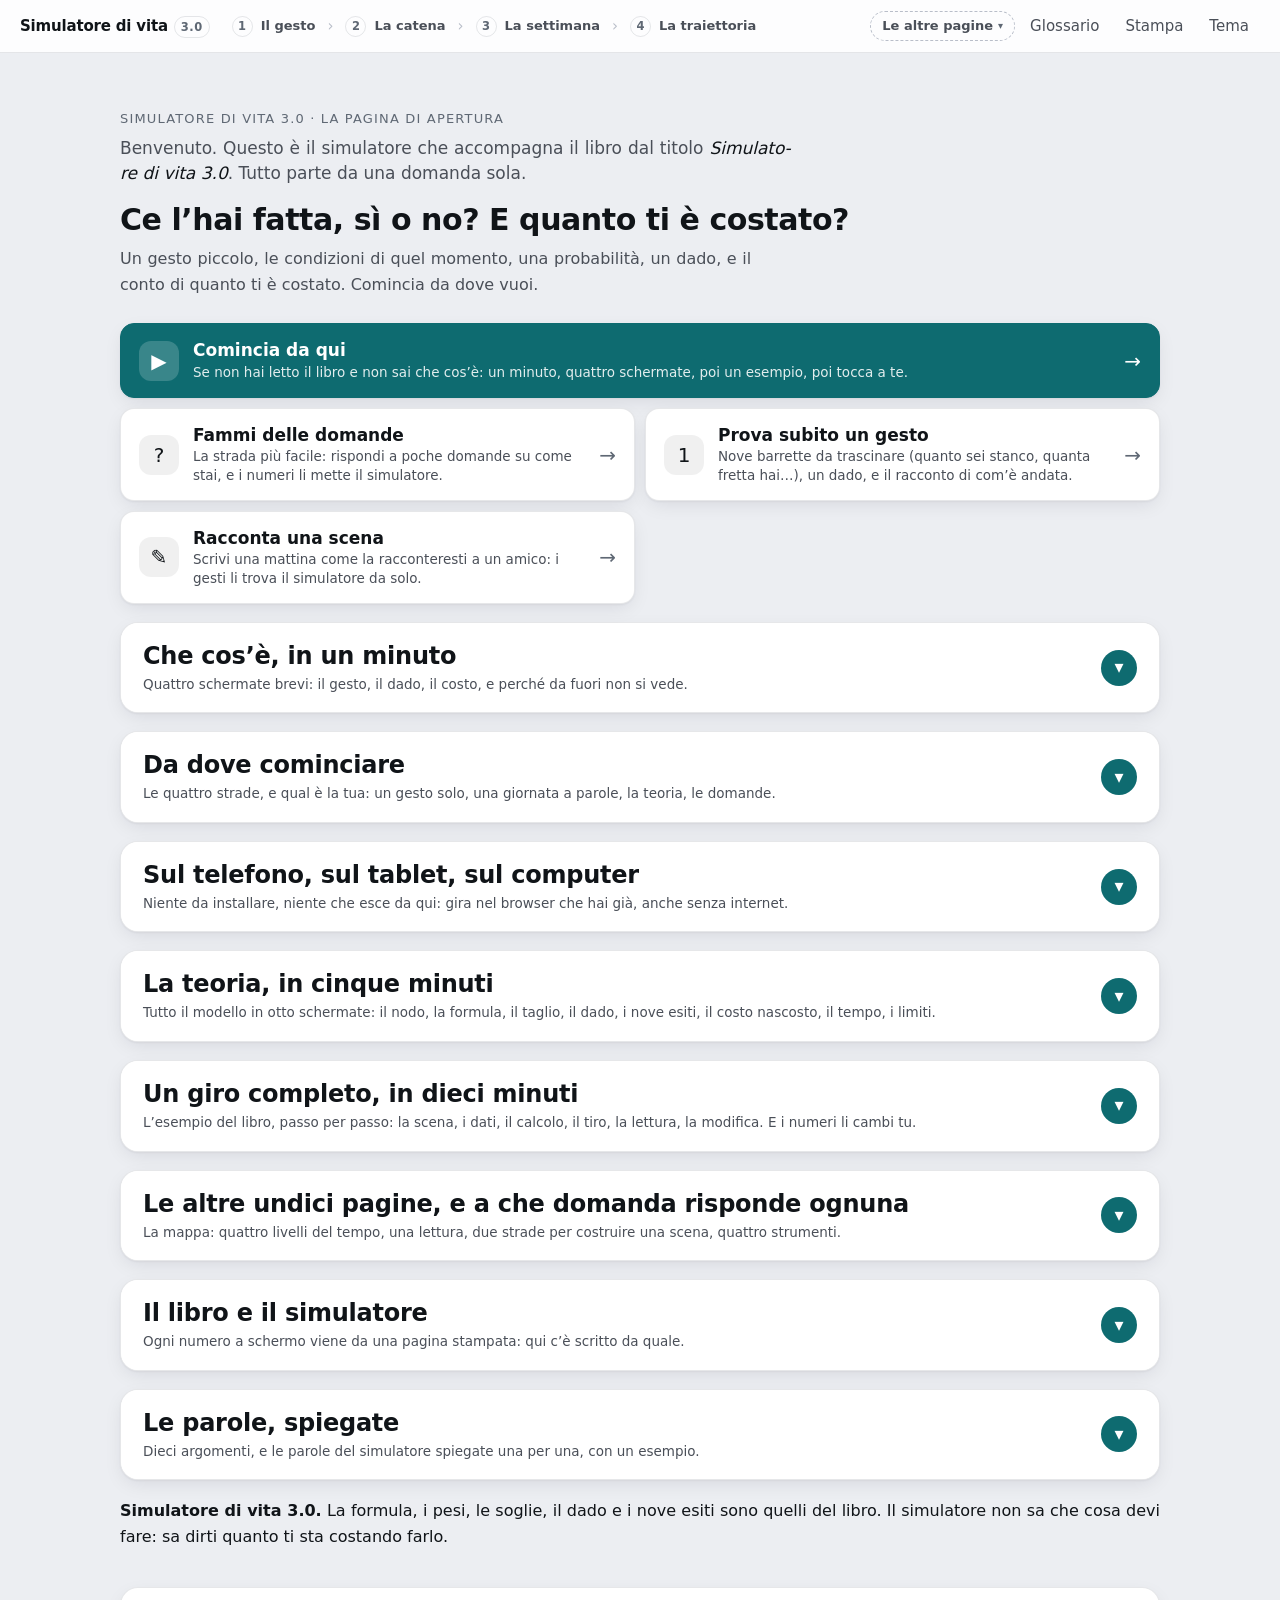
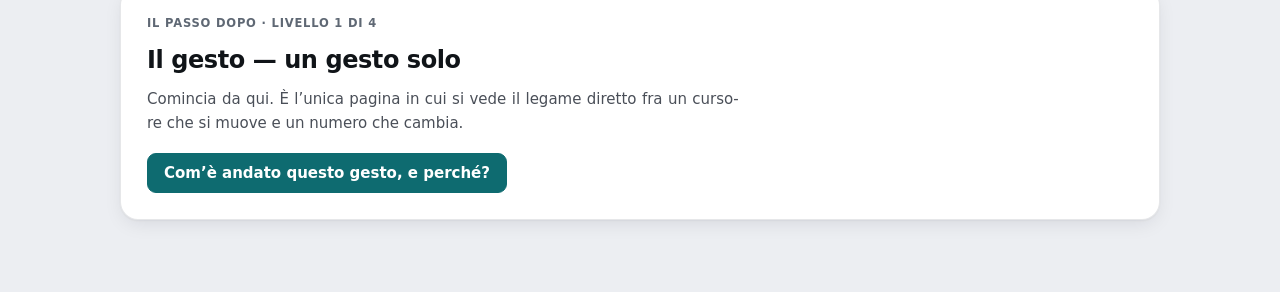
==== commit 442234ee: "Titoli dei fogli, lettore ostile, contrasto al buio Co-Authored-By: Claude Opus 5 <noreply@anthropic" ====
--- a/APRI-QUI.html
+++ b/APRI-QUI.html
@@ -102,9 +102,9 @@
       Non c’è un ordine da rispettare, e non c’è niente da leggere prima: puoi aprire una
       pagina qualunque e cominciare a usarla. Le quattro strade qui sotto, però, portano in
       posti diversi, e conviene sapere qual è la tua prima di incamminarti. Se non lo sai,
-      prendi la seconda, perché è quella che la maggior parte delle persone sta cercando. <strong>Scrivi una scena intera, cioè una fila di gesti uno dopo l’altro, così
-      come la racconteresti a voce a un amico. Il simulatore la scompone per te, gesto per
-      gesto.</strong>
+      prendi la seconda, perché è quella che la maggior parte delle persone sta cercando: si
+      scrive una scena intera, cioè una fila di gesti uno dopo l’altro, così come la
+      racconteresti a voce a un amico, e il simulatore la scompone da solo, gesto per gesto.
     </p>
     <div class="imbocchi">
       <a class="imbocco" href="IL-GESTO.html">
@@ -139,7 +139,7 @@
     </div>
   </section>
 
-  <section class="riquadro no-stampa" id="senza-internet" data-apribile data-anteprima="Niente da installare, niente che esce da qui; e come averlo sul telefono, sul tablet, sul computer.">
+  <section class="riquadro no-stampa" id="senza-internet" data-apribile data-anteprima="Niente da installare, niente che esce da qui: gira nel browser che hai già, anche senza internet.">
     <h2>Sul telefono, sul tablet, sul computer</h2>
     <p class="nota">
       <strong>Non serve internet, e non serve installare niente.</strong> Tutto quello che
@@ -456,15 +456,14 @@
       <a id="giroEnergia" class="bottone secondario" href="IL-GESTO.html">Aprila aspettando che il corpo ci sia</a>
     </p>
     <p>
-      Ma una ripetizione sola non decide niente. Una ripetizione, cioè la stessa scena
-      rifatta da capo con un dado diverso, è questo: una sola prova della scena, con il suo
-      tiro di dado. Se la stessa scena viene rifatta mille volte, ogni volta con un dado
-      nuovo, la prima versione riesce in media trentasei volte su cento. La seconda, quella
-      con l’energia a 0, arriva a quarantasei. Sono dieci punti in più. Ed è quasi sempre
-      così. Il libro chiama leva ogni cosa che si cambia apposta. Serve a vedere se il
-      risultato migliora. Prima delle leve sul gesto conviene la leva sullo stato, cioè sulle
-      condizioni con cui si arriva al gesto. In pratica vuol dire un rientro vero. È una
-      pausa che toglie carico davvero, e che abbassa il numero da cui tutto parte. Se vuoi
+      Ma una ripetizione sola — cioè una sola prova della scena, con il suo tiro di dado —
+      non decide niente. Se la stessa scena viene rifatta mille volte, ogni volta con un
+      dado nuovo, la prima versione riesce in media trentasei volte su cento, mentre la
+      seconda, quella con l’energia a 0, arriva a quarantasei: dieci punti in più, ed è
+      quasi sempre così. Il libro chiama leva ogni cosa che si cambia apposta per vedere se
+      il risultato migliora, e prima delle leve sul gesto conviene la leva sullo stato, cioè
+      sulle condizioni con cui si arriva al gesto: in pratica un rientro vero, una pausa che
+      toglie carico davvero e abbassa il numero da cui tutto parte. Se vuoi
       vedere come si distribuiscono gli esiti, invece di un caso solo, c’è
       <a href="MONTECARLO.html">mille volte la stessa scena</a>. Rifà una scena come questa
       quante volte vuoi, e ti mostra la distribuzione, cioè quante volte esce ogni risultato
--- a/app/stile/stile.css
+++ b/app/stile/stile.css
@@ -88,6 +88,7 @@
     --inchiostro: #ffffff; --inchiostro-2: #c2c8d2; --inchiostro-3: #8b93a1;
     --griglia: #262a33; --linea-base: #39404d; --bordo: rgba(255,255,255,0.11);
     --aiuta: #3987e5; --ostacola: #e66767; --neutro: #2b3039;
+  --critico: #e66767; /* come --ostacola: al buio il rosso pieno non si legge */
     /* su fondo scuro un'ardesia profonda sparirebbe: si alza e si schiarisce */
     --azione: #4fc3c9; --azione-viva: #6fd4d9;
     --azione-tenue: rgba(79,195,201,0.16); --su-azione: #06181a;
@@ -101,6 +102,7 @@
   --inchiostro: #ffffff; --inchiostro-2: #c2c8d2; --inchiostro-3: #8b93a1;
   --griglia: #262a33; --linea-base: #39404d; --bordo: rgba(255,255,255,0.11);
   --aiuta: #3987e5; --ostacola: #e66767; --neutro: #2b3039;
+  --critico: #e66767; /* come --ostacola: al buio il rosso pieno non si legge */
     /* su fondo scuro un'ardesia profonda sparirebbe: si alza e si schiarisce */
     --azione: #4fc3c9; --azione-viva: #6fd4d9;
     --azione-tenue: rgba(79,195,201,0.16); --su-azione: #06181a;
@@ -142,7 +144,7 @@
   .carta-livello span, .passo-perche, .racconto-sintesi, .sottotitolo, .avviso, .riquadro-attenzione,
   .figura-conto, .figura-nota, .lettura-nota, .caso-lettura, .wiki-breve, .glossa-esempio, summary + div),
 .contenitore-lettura :is(p, li, dd, blockquote, figcaption),
-.testo-lettura p, .racconto p, .racconto div, .glossa p, .glossa-dettaglio p, .tendina small,
+.testo-lettura p, .racconto p, .racconto div, .glossa p, .glossa-dettaglio p,
 .strada-t small, .due-strade small, .imbocco-nota {
   text-align: justify; text-align-last: left;
   hyphens: auto; -webkit-hyphens: auto;
@@ -1110,7 +1112,7 @@
   .app-strumenti { margin-left: auto; }
   /* la barra e' piu' alta: quello che le sta appiccicato sotto scende con lei */
   .riga-corrente { top: 88px; }
-  .capitolo { scroll-margin-top: 130px; }
+  .capitolo { scroll-margin-top: 166px; }
 }
 @media (max-width: 680px) {
   .app-barra-dentro { padding: 8px 14px; }
@@ -2201,7 +2203,7 @@
   font-size: var(--t-piccolo) !important; font-weight: 650 !important;
   letter-spacing: .1em; text-transform: uppercase; color: var(--inchiostro) !important;
 }
-.capitolo { margin: 0 0 var(--s7); scroll-margin-top: 92px; }
+.capitolo { margin: 0 0 var(--s7); scroll-margin-top: 128px; }
 .capitolo h2 {
   display: flex; align-items: baseline; gap: var(--s3);
   font-family: var(--serif); font-size: var(--t-lettura-h2); font-weight: 700;
@@ -2833,7 +2835,7 @@
   .menu-giu { position: static; }
   .tendina { left: 12px; right: 12px; min-width: 0; width: auto; top: calc(100% + 4px); }
   .riga-corrente { top: 60px; }
-  .capitolo { scroll-margin-top: 90px; }
+  .capitolo { scroll-margin-top: 126px; }
 
   /* i bottoni, uno sotto l'altro e a tutta larghezza */
   .passo-scelte, .barra-azioni { flex-direction: column; align-items: stretch; }
@@ -2931,7 +2933,7 @@
   .sandwich-testo { font-size: 16px; }
   .menu-giu.aperto .apri-sandwich { border-color: var(--azione); background: var(--azione-tenue); }
   .riga-corrente { top: 58px; }
-  .capitolo { scroll-margin-top: 90px; }
+  .capitolo { scroll-margin-top: 126px; }
   .tendina-sandwich {
     left: 10px; right: 10px; min-width: 0; width: auto; top: calc(100% + 4px);
     max-height: calc(100vh - 120px); overflow-y: auto; -webkit-overflow-scrolling: touch;
@@ -2955,9 +2957,9 @@
 /* i titoli di sezione sono collegamenti alla propria sezione (17/09/2026) */
 .sezione-link { display: inline-flex; align-items: baseline; gap: inherit; color: inherit; text-decoration: none; border-radius: 6px; }
 .sezione-link:hover .sezione-t { color: var(--azione); }
-.riquadro { scroll-margin-top: 70px; }
-@media (max-width: 1100px) { .riquadro { scroll-margin-top: 100px; } }
-@media (max-width: 700px) { .riquadro { scroll-margin-top: 66px; } }
+.riquadro { scroll-margin-top: 106px; }
+@media (max-width: 1100px) { .riquadro { scroll-margin-top: 136px; } }
+@media (max-width: 700px) { .riquadro { scroll-margin-top: 102px; } }
 
 /* il riquadro dell'installazione (solo da un indirizzo web, vedi installa.js) */
 .installa { margin-top: var(--s4); padding: var(--s4); border: 1px solid var(--bordo); border-radius: var(--raggio); background: var(--piano); }
@@ -3051,10 +3053,14 @@
     content: ""; position: absolute; left: 50%; top: 4px; width: 3.5px; height: 19px;
     background: currentColor; border-radius: 2px; transform: translateX(-50%);
   }
+  /* la scritta sta DENTRO il tondo (Igor, 18/09/2026: «CAPITOLI sborda»):
+     misura in proporzione al tasto, mai oltre i tre quarti del diametro */
   .torna-in-alto small {
-    font-size: 10.5px; line-height: 1; font-weight: 700; letter-spacing: .06em; text-transform: uppercase;
+    font-size: 9px; line-height: 1; font-weight: 700; letter-spacing: .03em; text-transform: uppercase;
     text-shadow: 0 1px 1px rgba(0,0,0,.25);
+    max-width: 78%; overflow: hidden; text-overflow: clip; white-space: nowrap; text-align: center;
   }
+  .torna-in-alto small.lunga { font-size: 8px; letter-spacing: 0; }
   .torna-in-alto:active {
     transform: translateY(1px);
     box-shadow: inset 0 2px 4px rgba(0,0,0,.25), 0 1px 2px rgba(0,0,0,.18), 0 4px 10px rgba(0,0,0,.22);
@@ -3112,8 +3118,80 @@
 @media print { .apribile-corpo { display: block !important; } .apribile-freccia { display: none; } }
 
 /* --- le schede a passi --- */
+.passi { position: relative; perspective: 1800px; }
 .passi .passo { display: none; }
-.passi .passo.qui { display: block; animation: entra .18s ease both; }
+.passi .passo.qui { display: block; }
+/* LO SFOGLIARE (18/09/2026, terza versione). Igor: «le due pagine unite,
+   bloccate su uno stesso asse: ruotando, una va via e l'altra entra da
+   sotto». Quindi un foglio solo, con due facce: davanti il passo vecchio,
+   dietro il nuovo. Il foglio ruota di mezzo giro intorno al suo asse
+   verticale, al centro; il vecchio gira via (verso sinistra andando
+   avanti, verso destra tornando) e nello stesso movimento il nuovo, che
+   parte girato di spalle, arriva in faccia. Ognuna delle due facce si
+   vede solo dal davanti (backface-visibility), cosi' non si sovrappongono
+   mai. Un'ombra morbida corre sulla faccia che se ne va. */
+.passi .passo.esce-avanti, .passi .passo.esce-indietro {
+  display: block; position: absolute; left: 0; right: 0; top: 0; z-index: 2; pointer-events: none;
+  background: var(--superficie); backface-visibility: hidden; -webkit-backface-visibility: hidden;
+  transform-origin: 50% 50%; border-radius: 6px;
+}
+.passi .passo.entra-avanti, .passi .passo.entra-indietro {
+  backface-visibility: hidden; -webkit-backface-visibility: hidden; transform-origin: 50% 50%;
+}
+.passi .passo.esce-avanti   { animation: faccia-via-sinistra .95s cubic-bezier(.55,.05,.35,1) both; }
+.passi .passo.entra-avanti  { animation: faccia-da-dietro-sinistra .95s cubic-bezier(.55,.05,.35,1) both; }
+.passi .passo.esce-indietro { animation: faccia-via-destra .95s cubic-bezier(.55,.05,.35,1) both; }
+.passi .passo.entra-indietro { animation: faccia-da-dietro-destra .95s cubic-bezier(.55,.05,.35,1) both; }
+.passi .passo.esce-avanti::after, .passi .passo.esce-indietro::after {
+  content: ""; position: absolute; inset: 0; border-radius: inherit; pointer-events: none;
+  background: linear-gradient(90deg, rgba(0,0,0,0) 0%, rgba(0,0,0,.08) 50%, rgba(0,0,0,.2) 100%);
+  animation: foglio-ombra .95s cubic-bezier(.55,.05,.35,1) both;
+}
+.passi .passo.esce-indietro::after { background: linear-gradient(270deg, rgba(0,0,0,0) 0%, rgba(0,0,0,.08) 50%, rgba(0,0,0,.2) 100%); }
+/* IL SEGNALIBRO E L'ONDA (Igor: «il lettore non deve perdersi: da dove si
+   riprende a leggere?»). Sul foglio appena arrivato compare in alto una
+   linguetta, «Continua da qui · foglio 2 di 4», che batte tre volte e poi
+   resta, discreta; e sul titolo della sezione passa una volta un riflesso
+   chiaro, come una luce che scorre sulle lettere, senza cambiarne la
+   misura. Tutt'e due dicono la stessa cosa: sei ancora qui, e si
+   riprende da questo punto. */
+.segnalibro {
+  display: inline-flex; align-items: center; gap: 8px; margin: 0 0 10px; padding: 5px 12px 5px 10px;
+  border-radius: 999px; background: var(--azione); color: var(--su-azione);
+  font-size: var(--t-micro); font-weight: 700; letter-spacing: .06em; text-transform: uppercase;
+  box-shadow: 0 2px 8px rgba(0,0,0,.15);
+}
+.segnalibro::before { content: ""; width: 8px; height: 8px; border-radius: 50%; background: var(--su-azione); }
+.segnalibro[hidden] { display: none; }
+.passo.appena-sfogliato > .segnalibro { animation: segnalibro-batte 2.4s ease-out both; }
+.passo.appena-sfogliato > .segnalibro::before { animation: segnalibro-punto 2.4s ease-out both; }
+/* L'ONDA: le lettere restano del loro colore (var(--inchiostro), non
+   «currentColor»: con il colore reso trasparente per il ritaglio,
+   currentColor diventava trasparente anche lui e il titolo spariva) e una
+   banda dorata, stretta, le attraversa una volta. Sul tema scuro le
+   lettere sono bianche e la banda resta dorata. */
+.onda {
+  --onda-base: var(--inchiostro);
+  background-image: linear-gradient(105deg, var(--onda-base) 0%, var(--onda-base) 34%, #c9992a 42%, #f3d27a 50%, #c9992a 58%, var(--onda-base) 66%, var(--onda-base) 100%);
+  background-size: 300% 100%; background-position: 120% 0;
+  -webkit-background-clip: text; background-clip: text; color: var(--onda-base); -webkit-text-fill-color: transparent;
+  animation: onda-luce 2.2s cubic-bezier(.45,0,.35,1) both;
+}
+@media (prefers-reduced-motion: no-preference) {
+  @keyframes faccia-via-sinistra       { from { transform: rotateY(0); }       to { transform: rotateY(-180deg); } }
+  @keyframes faccia-da-dietro-sinistra { from { transform: rotateY(180deg); }  to { transform: rotateY(0); } }
+  @keyframes faccia-via-destra         { from { transform: rotateY(0); }       to { transform: rotateY(180deg); } }
+  @keyframes faccia-da-dietro-destra   { from { transform: rotateY(-180deg); } to { transform: rotateY(0); } }
+  @keyframes foglio-ombra { from { opacity: 0; } 45% { opacity: 1; } to { opacity: 1; } }
+  @keyframes segnalibro-batte { 0%, 100% { transform: scale(1); } 12%, 40%, 68% { transform: scale(1.06); } 26%, 54%, 82% { transform: scale(1); } }
+  @keyframes segnalibro-punto { 0%, 100% { opacity: 1; } 12%, 40%, 68% { opacity: .35; } 26%, 54%, 82% { opacity: 1; } }
+  @keyframes onda-luce { from { background-position: 120% 0; } to { background-position: -60% 0; } }
+}
+@media (prefers-reduced-motion: reduce) {
+  .passi .passo.esce-avanti, .passi .passo.esce-indietro { display: none; }
+  .passi .passo.entra-avanti, .passi .passo.entra-indietro { animation: none; }
+  .onda { animation: none; background-image: none; color: inherit; -webkit-text-fill-color: inherit; }
+}
 .passi .passo > h3 { margin-top: var(--s3); }
 .passi-nav {
   display: grid; grid-template-columns: auto 1fr auto; grid-template-areas: "indietro punti avanti" "uscita uscita uscita";
@@ -3154,7 +3232,7 @@
 .tasto-grande .tg-testo { flex: 1; min-width: 0; display: flex; flex-direction: column; gap: 2px; }
 .tasto-grande .tg-testo b { font-size: var(--t-medio); font-weight: 650; line-height: 1.2; }
 .tasto-grande .tg-testo small { font-size: var(--t-nota); color: var(--inchiostro-2); line-height: 1.35; text-align: left; hyphens: manual; }
-.tasto-grande.principale .tg-testo small { color: rgba(255,255,255,.85); }
+.tasto-grande.principale .tg-testo small { color: var(--su-azione); opacity: .88; }
 .tasto-grande .tg-freccia { flex: none; font-size: 20px; color: var(--inchiostro-3); }
 .tasto-grande.principale .tg-freccia { color: var(--su-azione); }
 @media (min-width: 700px) { .tasti-grandi { grid-template-columns: 1fr 1fr; } .tasti-grandi .tasto-grande.principale { grid-column: 1 / -1; } }
@@ -3232,6 +3310,10 @@
 .carta-livello .carta-fonte { display: inline-block; margin-top: 4px; font-style: normal; font-size: var(--t-micro); color: var(--inchiostro-3); }
 
 
+/* Igor, 18/09/2026: «il titolo attaccato alla pulsantiera in alto, no:
+   dagli trenta-quaranta pixel di spazio dal limite». I margini di
+   scorrimento (scroll-margin-top) di capitoli e riquadri portano tutti
+   36 px in piu' della barra fissa. */
 /* ==========================================================================
    COERENZA GRAFICA (17/09/2026): le regole che tolgono gli stili scritti
    a mano dentro le pagine. Igor: «questa non e' una disposizione
@@ -3280,3 +3362,167 @@
 .alta-limitata { max-height: 340px; overflow: auto; }
 /* l'etichetta di un campo («Che cosa stai per fare») */
 .etichetta-campo { display: block; font-size: var(--t-piccolo); font-weight: 550; margin: 0 0 6px; }
+
+/* ==========================================================================
+   LE TABELLE CHE RACCONTANO SI IMPILANO SUL TELEFONO (17/09/2026)
+   percorso-vista.js mette «impila» alle tabelle con tre o piu' colonne e
+   una colonna di frasi, e scrive su ogni cella il nome della colonna. Sotto
+   i 600 px ogni riga e' una scheda: la prima cella in grassetto e' il
+   titolo, le celle di testo vanno a capo per intero, le celle numeriche
+   stanno in fila con l'intestazione davanti, in piccolo.
+   ========================================================================== */
+@media (max-width: 600px) {
+  table.dati.impila, table.dati.impila tbody, table.dati.impila tr, table.dati.impila td { display: block; }
+  table.dati.impila thead, table.dati.impila tr.impila-testa { display: none; }
+  .avvolgi-tabella > table.dati.impila { min-width: 0; width: 100%; }
+  table.dati.impila tr { padding: 10px 0 12px; border-bottom: 1px solid var(--griglia); }
+  table.dati.impila tr:last-child { border-bottom: 0; }
+  table.dati.impila td { padding: 2px 0; border-bottom: 0; text-align: left; white-space: normal; }
+  table.dati.impila td:first-child { font-size: var(--t-corpo); padding-bottom: 4px; }
+  table.dati.impila td:not(.num):not(.corta):not(:first-child) { color: var(--inchiostro-2); font-size: var(--t-nota); line-height: 1.5; }
+  table.dati.impila td.num, table.dati.impila td.corta { display: inline-block; margin: 6px 18px 0 0; text-align: left; font-variant-numeric: tabular-nums; font-weight: 600; }
+  table.dati.impila td.num::before, table.dati.impila td.corta::before {
+    content: attr(data-etichetta) ' ';
+    color: var(--inchiostro-3); font-size: var(--t-micro); font-weight: 600; letter-spacing: .05em; text-transform: uppercase;
+    display: block; margin-bottom: 1px;
+  }
+  table.dati.impila tr.fascia-qui { background: var(--azione-tenue); border-radius: 8px; padding-left: 8px; padding-right: 8px; }
+}
+
+/* IL RIQUADRO DELLA SPIEGAZIONE SUBITO SOTTO LA PAROLA (17/09/2026)
+   glossario.js lo mette dopo l'elemento che contiene la parola; qui si
+   fa in modo che, dentro una griglia o una fila, prenda tutta la riga. */
+.glossa-in-griglia { grid-column: 1 / -1; max-width: none; }
+.con-glossa { grid-auto-flow: row dense; }
+.glossa-in-fila { flex-basis: 100%; width: 100%; max-width: none; }
+tr.glossa-riga > td { padding: 0 0 8px !important; border-bottom: 0 !important; text-align: left !important; }
+tr.glossa-riga > td > .glossa { margin-top: 4px; max-width: none; }
+.glossa { cursor: default; }
+@media (max-width: 600px) {
+  table.dati.impila tr.glossa-riga { padding: 0; border-bottom: 0; }
+  table.dati.impila tr.glossa-riga > td { display: block; }
+}
+
+/* le righe corte del menu (una riga o due, sotto ogni voce) restano a
+   bandiera: giustificate, con il testo grande, aprivano buchi fra le parole */
+.tendina small, .voce-testo small { text-align: left; hyphens: manual; -webkit-hyphens: manual; }
+
+/* ==========================================================================
+   LE SCHEDE DEI RISULTATI (17/09/2026, sera; schermate.js, parte 3)
+   ========================================================================== */
+.con-schede { position: relative; }
+/* la scheda che non si vede sta fuori dallo schermo, larga come la pagina:
+   le figure disegnate dentro hanno la larghezza giusta anche prima di
+   essere viste; niente display:none */
+.con-schede > section.scheda-via {
+  position: absolute; left: -300vw; top: 0; width: 100%; visibility: hidden; pointer-events: none;
+  margin: 0; height: auto;
+}
+.schede-nav {
+  position: sticky; top: 58px; z-index: 40;
+  display: flex; align-items: stretch; gap: 6px; margin: 0 0 var(--s3);
+  padding: 6px; border-radius: 14px; background: var(--superficie);
+  border: 1px solid var(--bordo); box-shadow: 0 6px 18px rgba(0,0,0,.08);
+}
+@media (min-width: 701px) { .schede-nav { top: 66px; } }
+.schede-nav button { font: inherit; cursor: pointer; border: 0; background: var(--piano); color: var(--inchiostro); border-radius: 10px; }
+.schede-prima, .schede-dopo { flex: none; width: 46px; font-size: 26px; line-height: 1; font-weight: 600; }
+.schede-prima:disabled, .schede-dopo:disabled { opacity: .3; cursor: default; }
+.schede-apri {
+  flex: 1 1 auto; min-width: 0; display: grid; grid-template-columns: minmax(0, 1fr) auto; grid-template-rows: auto auto;
+  align-items: center; text-align: left; padding: 6px 12px; gap: 0 8px; min-height: 50px;
+}
+.schede-dove { grid-column: 1; font-size: var(--t-micro); letter-spacing: .06em; text-transform: uppercase; color: var(--inchiostro-3); font-weight: 600; }
+.schede-titolo { grid-column: 1; font-size: var(--t-corpo); font-weight: 650; line-height: 1.25; overflow: hidden; text-overflow: ellipsis; display: -webkit-box; -webkit-line-clamp: 2; -webkit-box-orient: vertical; }
+.schede-freccia { grid-column: 2; grid-row: 1 / 3; font-size: 18px; color: var(--azione); transition: transform .18s ease; }
+.schede-nav.aperto .schede-freccia { transform: rotate(180deg); }
+.schede-nav.aperto .schede-apri { background: var(--azione-tenue); }
+@media (hover: hover) and (pointer: fine) { .schede-nav button:not(:disabled):hover { background: var(--azione-tenue); } }
+/* l'elenco verticale delle sezioni */
+.schede-elenco {
+  display: grid; gap: 6px; margin: -6px 0 var(--s3); padding: 8px;
+  background: var(--superficie); border: 1px solid var(--bordo); border-radius: 14px; box-shadow: 0 10px 28px rgba(0,0,0,.12);
+}
+.schede-elenco[hidden] { display: none; }
+.schede-voce {
+  display: flex; align-items: center; gap: 12px; padding: 11px 12px; border-radius: 10px; border: 0;
+  background: transparent; color: var(--inchiostro); font: inherit; font-size: var(--t-corpo); font-weight: 550; text-align: left; cursor: pointer;
+}
+.schede-voce .schede-n {
+  flex: none; width: 28px; height: 28px; display: grid; place-items: center; border-radius: 8px;
+  background: var(--piano); font-size: var(--t-piccolo); font-weight: 700; color: var(--inchiostro-2);
+}
+.schede-voce.qui { background: var(--azione-tenue); }
+.schede-voce.qui .schede-n { background: var(--azione); color: var(--su-azione); }
+@media (hover: hover) and (pointer: fine) { .schede-voce:hover { background: var(--piano); } }
+/* in fondo a ogni scheda: «Dopo, sezione 4 di 8 · titolo ›» */
+.schede-piede { margin-top: var(--s4); }
+.schede-piede:empty { display: none; }
+.schede-avanti {
+  display: flex; flex-direction: column; align-items: flex-start; gap: 2px; width: 100%;
+  padding: 12px 16px; border-radius: 12px; border: 1.5px solid var(--azione); background: var(--azione-tenue);
+  color: var(--inchiostro); font: inherit; text-align: left; cursor: pointer;
+}
+.schede-avanti small { font-size: var(--t-micro); letter-spacing: .06em; text-transform: uppercase; color: var(--azione); font-weight: 700; }
+.schede-avanti b { font-size: var(--t-medio); font-weight: 650; }
+@media (hover: hover) and (pointer: fine) { .schede-avanti:hover { background: var(--azione); color: var(--su-azione); } .schede-avanti:hover small { color: var(--su-azione); } }
+@media print {
+  .con-schede > section.scheda-via { position: static; visibility: visible; width: auto; margin: 0 0 var(--s5); }
+  .schede-nav, .schede-elenco, .schede-piede { display: none !important; }
+}
+
+/* I GESTI DELLA SCENA SI SFOGLIANO UNO ALLA VOLTA (18/09/2026, scena-ui.js) */
+.carta-nodo.nodo-via { display: none; }
+.sfoglia-nodi {
+  display: grid; grid-template-columns: 46px minmax(0, 1fr) 46px; grid-template-rows: auto auto; gap: 6px 8px;
+  align-items: stretch; margin: var(--s3) 0 var(--s3); padding: 6px; border-radius: 14px;
+  background: var(--superficie); border: 1px solid var(--bordo);
+}
+.sfoglia-nodi button { font: inherit; cursor: pointer; border: 0; border-radius: 10px; background: var(--piano); color: var(--inchiostro); }
+.sfoglia-prima, .sfoglia-dopo { font-size: 26px; line-height: 1; font-weight: 600; min-height: 50px; }
+.sfoglia-prima:disabled, .sfoglia-dopo:disabled { opacity: .3; cursor: default; }
+.sfoglia-dove { display: flex; flex-direction: column; justify-content: center; min-width: 0; padding: 4px 8px; }
+.sfoglia-dove small { font-size: var(--t-micro); letter-spacing: .06em; text-transform: uppercase; color: var(--inchiostro-3); font-weight: 600; }
+.sfoglia-dove b { font-size: var(--t-corpo); font-weight: 650; line-height: 1.25; overflow: hidden; text-overflow: ellipsis; display: -webkit-box; -webkit-line-clamp: 2; -webkit-box-orient: vertical; }
+.sfoglia-tutti { grid-column: 1 / -1; min-height: 40px; font-size: var(--t-piccolo); font-weight: 600; }
+.sfoglia-nodi.in-fila .sfoglia-dove { opacity: .45; }
+@media (min-width: 700px) {
+  .sfoglia-nodi { grid-template-columns: 46px minmax(0, 1fr) 46px auto; grid-template-rows: auto; }
+  .sfoglia-tutti { grid-column: auto; padding: 0 14px; }
+}
+@media (hover: hover) and (pointer: fine) { .sfoglia-nodi button:not(:disabled):hover { background: var(--azione-tenue); } }
+@media print { .carta-nodo.nodo-via { display: block; } .sfoglia-nodi { display: none; } }
+
+/* IL DADO CHE ROTOLA (18/09/2026, app.js): il tasto «Tira il dado» trema
+   e mostra numeri che corrono, poi si ferma sul numero uscito */
+#tira.rotola { min-width: 9ch; }
+#tira .dado-corre { display: inline-block; font-variant-numeric: tabular-nums; font-weight: 800; font-size: 1.15em; letter-spacing: .02em; }
+#tira .dado-corre.fermo { transform: scale(1.25); transition: transform .18s cubic-bezier(.2,.9,.3,1.3); }
+@media (prefers-reduced-motion: no-preference) {
+  #tira.rotola { animation: dado-trema .65s cubic-bezier(.36,.07,.19,.97) both; }
+  @keyframes dado-trema {
+    10%, 90% { transform: translate3d(-1px, 0, 0) rotate(-2deg); }
+    20%, 80% { transform: translate3d(2px, 0, 0) rotate(2deg); }
+    30%, 50%, 70% { transform: translate3d(-3px, 0, 0) rotate(-3deg); }
+    40%, 60% { transform: translate3d(3px, 0, 0) rotate(3deg); }
+  }
+}
+
+/* IL FILO FRA LE PAGINE (18/09/2026, percorso-vista.js): solo sul telefono */
+.filo { display: none; }
+@media (max-width: 700px) {
+  .filo {
+    display: grid; grid-template-columns: 40px minmax(0, 1fr) 40px; align-items: center;
+    padding: 4px 8px 6px; border-bottom: 1px solid var(--bordo); background: var(--superficie);
+  }
+  .filo-prima, .filo-dopo { display: grid; place-items: center; height: 32px; border-radius: 8px; font-size: 22px; line-height: 1; color: var(--azione); text-decoration: none; font-weight: 700; }
+  .filo-prima.vuoto, .filo-dopo.vuoto { visibility: hidden; }
+  .filo-centro { display: flex; flex-direction: column; align-items: center; gap: 3px; min-width: 0; }
+  .filo-punti { display: inline-flex; gap: 6px; }
+  .filo-punti i { width: 7px; height: 7px; border-radius: 50%; background: var(--bordo); display: block; }
+  .filo-punti i.qui { background: var(--azione); transform: scale(1.3); }
+  .filo-testo { font-size: var(--t-micro); letter-spacing: .05em; text-transform: uppercase; color: var(--inchiostro-3); font-weight: 600; white-space: nowrap; overflow: hidden; text-overflow: ellipsis; max-width: 100%; }
+}
+/* l'occhiello (la riga in maiuscoletto sopra il titolo) resta a bandiera:
+   giustificato apriva buchi fra le parole (visto il 18/09 sulla catena) */
+.occhiello, .testata .occhiello, .passo-etichetta { text-align: left; hyphens: manual; -webkit-hyphens: manual; }
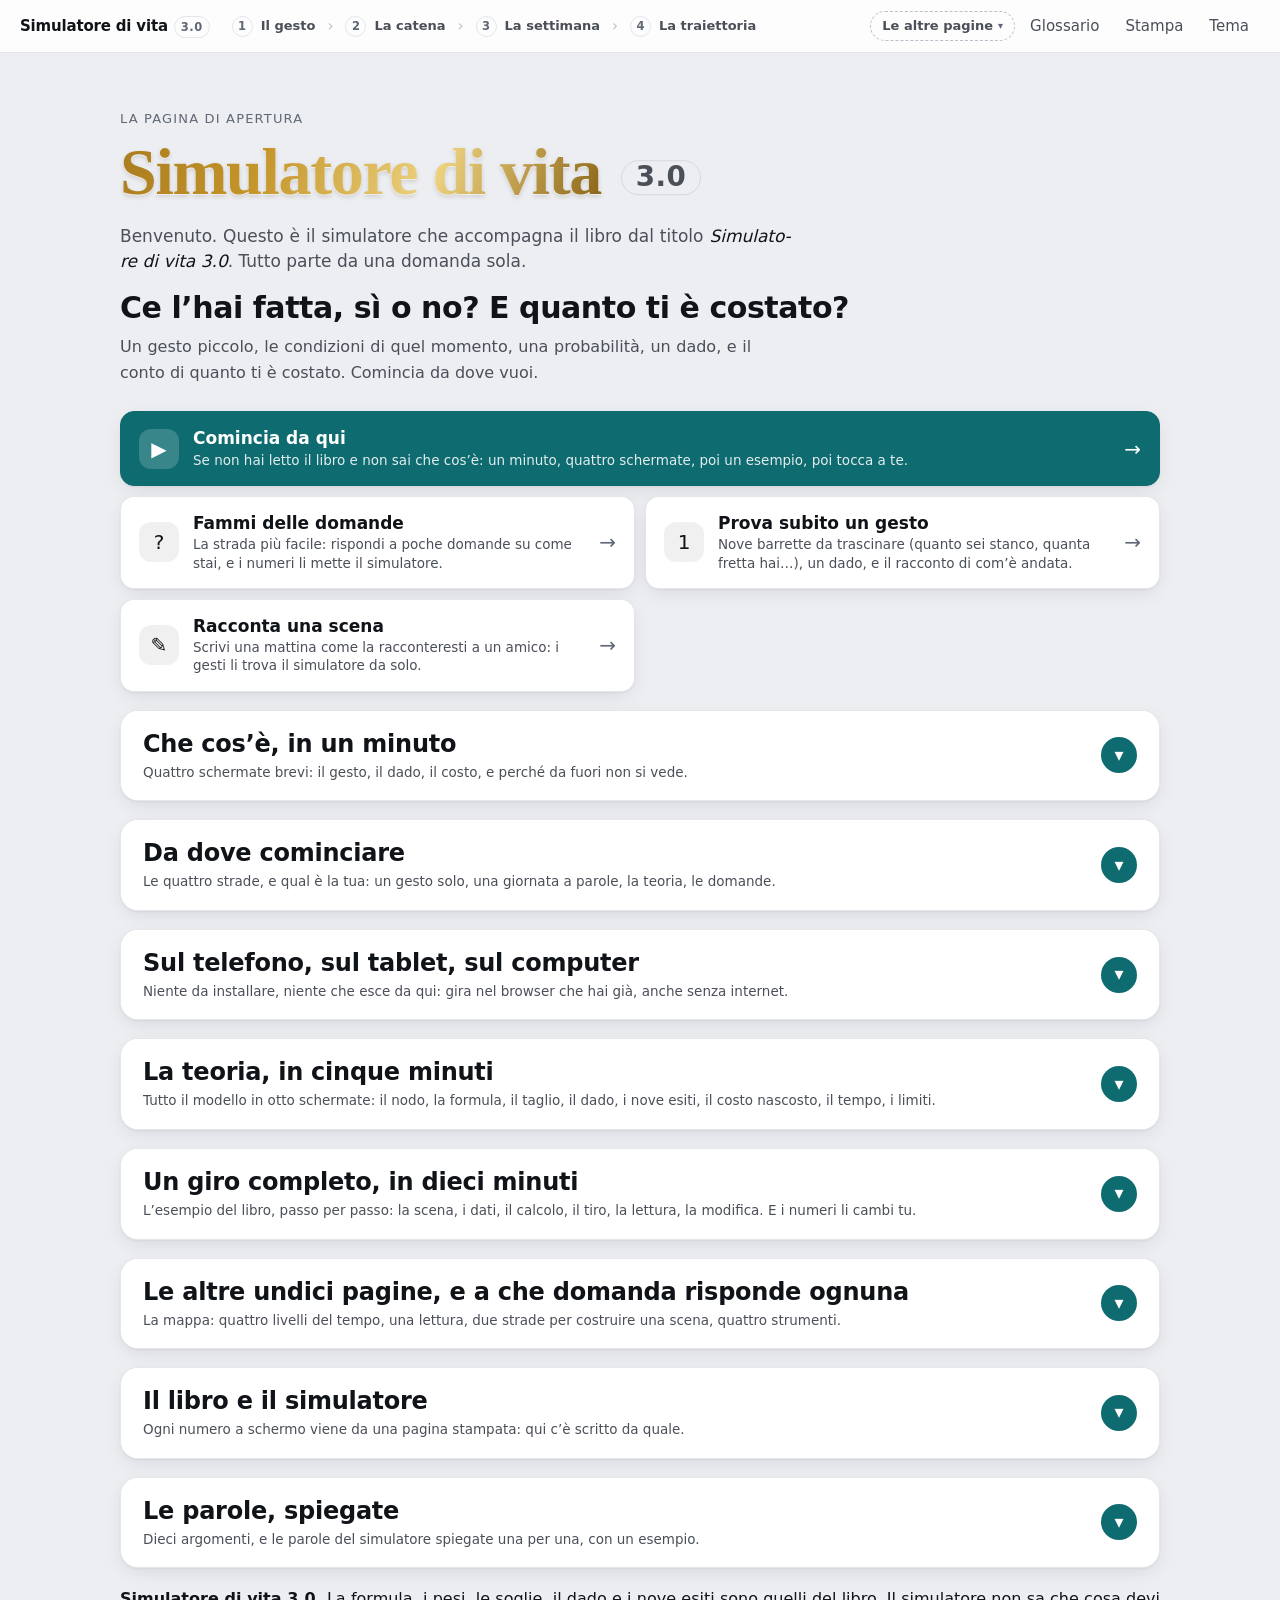
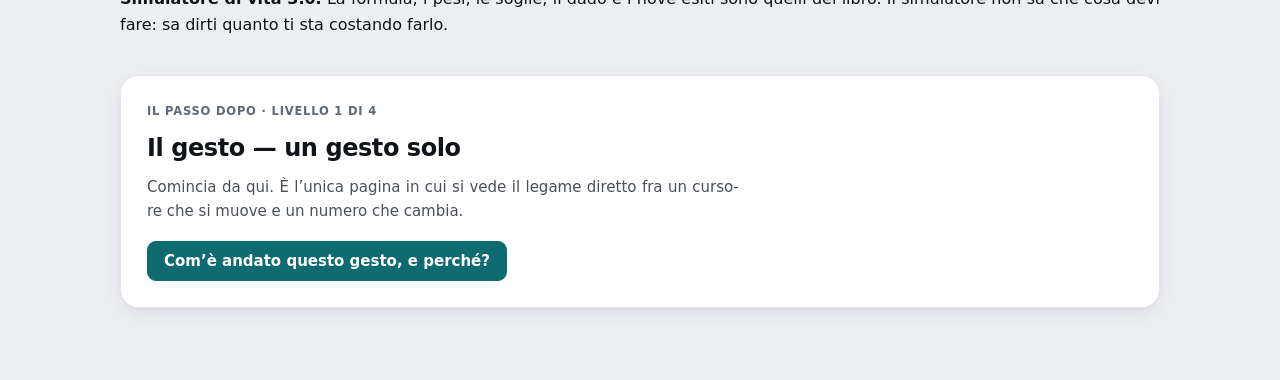
==== commit 9c1da255: "Pagina di apertura: titolo dell'opera dorato Co-Authored-By: Claude Opus 5 <noreply@anthropic.com>" ====
--- a/APRI-QUI.html
+++ b/APRI-QUI.html
@@ -21,7 +21,8 @@
   </div>
 
   <header class="testata">
-    <p class="occhiello">Simulatore di vita 3.0 · la pagina di apertura</p>
+    <p class="occhiello">La pagina di apertura</p>
+    <p class="titolo-opera" aria-label="Simulatore di vita 3.0"><span class="dorato"><span class="dorato-testo">Simulatore di vita</span></span> <span class="titolo-opera-versione">3.0</span></p>
     <p class="benvenuto-righe">Benvenuto. Questo è il simulatore che accompagna il libro
       dal titolo <em>Simulatore di vita 3.0</em>. Tutto parte da una domanda sola.</p>
     <h1>Ce l’hai fatta, sì o no? E quanto ti è costato?</h1>
--- a/app/stile/stile.css
+++ b/app/stile/stile.css
@@ -3118,7 +3118,7 @@
 @media print { .apribile-corpo { display: block !important; } .apribile-freccia { display: none; } }
 
 /* --- le schede a passi --- */
-.passi { position: relative; perspective: 1800px; }
+.passi { position: relative; perspective: 1800px; overflow-anchor: none; }
 .passi .passo { display: none; }
 .passi .passo.qui { display: block; }
 /* LO SFOGLIARE (18/09/2026, terza versione). Igor: «le due pagine unite,
@@ -3526,3 +3526,56 @@
 /* l'occhiello (la riga in maiuscoletto sopra il titolo) resta a bandiera:
    giustificato apriva buchi fra le parole (visto il 18/09 sulla catena) */
 .occhiello, .testata .occhiello, .passo-etichetta { text-align: left; hyphens: manual; -webkit-hyphens: manual; }
+
+/* IL TITOLO DELL'OPERA, DORATO (Igor, 18/09/2026: «un titolo bello grande,
+   cangiante, una doratura, ma fine ed elegante»). Sulla pagina di apertura
+   il nome del libro sta scritto in grande, nel carattere con le grazie del
+   libro (Palatino), con una doratura vera: non un giallo piatto ma un oro
+   che passa dall'ambra al chiaro e torna al bronzo, come una foglia d'oro
+   che prende luce. La luce si sposta piano, un giro ogni sette secondi con
+   una pausa, cosi' l'occhio la sente senza che il titolo balli. Il «3.0»
+   e' in bastone, piccolo, come un marchio di edizione. Chi ha chiesto meno
+   movimento vede l'oro fermo. */
+.titolo-opera {
+  margin: 0 0 18px; line-height: 1.02; letter-spacing: -.02em;
+  font-family: "Iowan Old Style", "Palatino Linotype", Palatino, "Book Antiqua", Georgia, "Times New Roman", serif;
+  font-size: clamp(38px, 7.2vw, 66px); font-weight: 600;
+  display: flex; align-items: baseline; flex-wrap: wrap; gap: 0 .28em;
+}
+.titolo-opera .dorato { display: inline-block; position: relative; }
+.titolo-opera .dorato-testo {
+  display: inline-block; padding: .04em .02em 0 0;
+  --oro-fondo: #8a6416; --oro-medio: #c4952a; --oro-chiaro: #edd27f; --oro-bronzo: #a5771d;
+  background-image: linear-gradient(112deg,
+    var(--oro-fondo) 0%, var(--oro-medio) 18%, var(--oro-chiaro) 34%, var(--oro-medio) 46%,
+    var(--oro-bronzo) 58%, var(--oro-medio) 72%, var(--oro-chiaro) 86%, var(--oro-fondo) 100%);
+  background-size: 260% 100%; background-position: 100% 0;
+  -webkit-background-clip: text; background-clip: text;
+  color: var(--oro-medio); -webkit-text-fill-color: transparent;
+  filter: drop-shadow(0 1px 0 rgba(255,255,255,.55)) drop-shadow(0 2px 2px rgba(60,40,0,.16));
+  animation: doratura 9s ease-in-out infinite;
+}
+.titolo-opera-versione {
+  font-family: var(--carattere); font-weight: 650; font-size: .42em; letter-spacing: .02em;
+  color: var(--inchiostro-2); padding: .08em .5em .1em; border: 1.5px solid var(--bordo);
+  border-radius: 999px; line-height: 1; transform: translateY(-.28em);
+}
+:root[data-tema="scuro"] .titolo-opera .dorato-testo {
+  --oro-fondo: #a37a1f; --oro-medio: #d9ad3f; --oro-chiaro: #fff0bd; --oro-bronzo: #b8892a;
+  filter: drop-shadow(0 1px 0 rgba(0,0,0,.35)) drop-shadow(0 2px 6px rgba(255,214,120,.16));
+}
+@media (prefers-color-scheme: dark) {
+  :root:not([data-tema="chiaro"]) .titolo-opera .dorato-testo {
+    --oro-fondo: #a37a1f; --oro-medio: #d9ad3f; --oro-chiaro: #fff0bd; --oro-bronzo: #b8892a;
+    filter: drop-shadow(0 1px 0 rgba(0,0,0,.35)) drop-shadow(0 2px 6px rgba(255,214,120,.16));
+  }
+}
+@media (prefers-reduced-motion: no-preference) {
+  /* la luce va e torna, senza mai uno scatto: da destra a sinistra e indietro */
+  @keyframes doratura { 0% { background-position: 100% 0; } 50% { background-position: 0% 0; } 100% { background-position: 100% 0; } }
+}
+@media (prefers-reduced-motion: reduce) {
+  .titolo-opera .dorato-testo { animation: none; background-position: 40% 0; }
+}
+@media print { .titolo-opera .dorato-testo { animation: none; -webkit-text-fill-color: #6b4f12; color: #6b4f12; background: none; filter: none; } }
+@media (max-width: 700px) { .titolo-opera { margin-bottom: 14px; } }
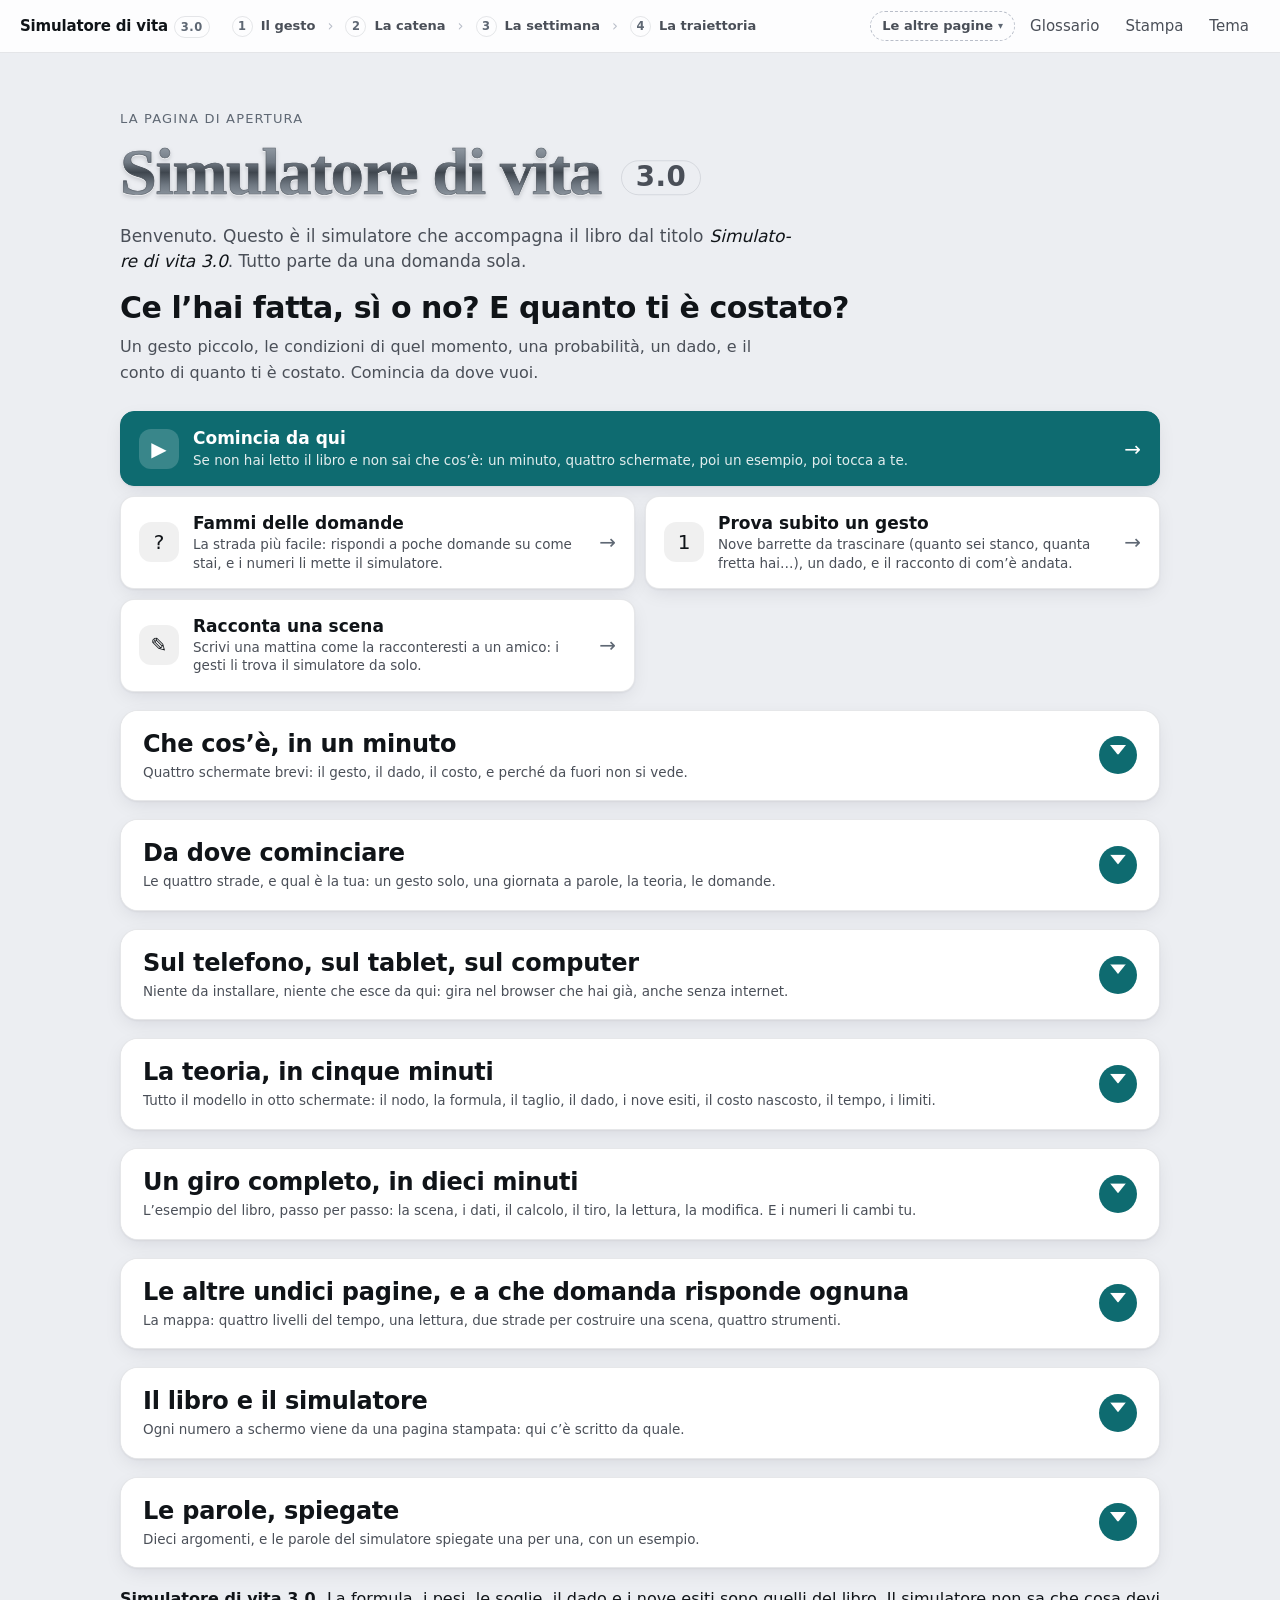
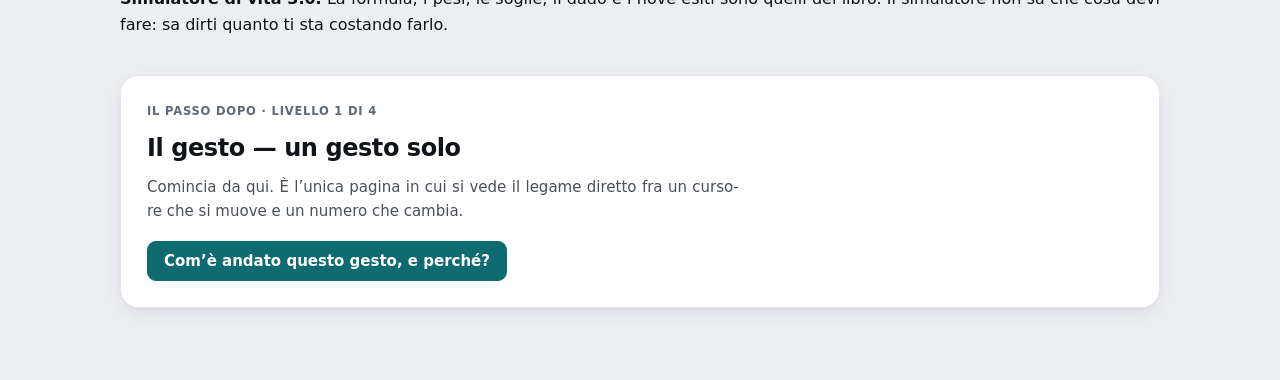
==== commit 61caf187: "Titolo in argento, triangoli nei tondi, italiano riletto in sei pagine Pari a SIMULATORE-3.0-SVILUPP" ====
--- a/APRI-QUI.html
+++ b/APRI-QUI.html
@@ -67,7 +67,7 @@
     <h3>Poi tira un dado</h3>
     <p>
       A quel punto tira un dado. Perché una probabilità, da sola, non decide niente: dice
-      soltanto quanto le cose potrebbero andare in un modo o nell’altro. È il dado a dire
+      soltanto quanto è facile che vada in un modo o nell’altro. È il dado a dire
       come sono andate davvero, e il simulatore te lo racconta, come farebbe un amico che
       era lì a guardare.
     </p>
@@ -194,17 +194,17 @@
     <div class="formula-libro" data-formula="madre"></div>
     <p>
       Si legge da sinistra verso destra, e ogni lettera è una parola abbreviata. Qui sotto le
-      trovi scritte tutte per esteso. Una sigla lasciata senza spiegazione è soltanto
-      un ostacolo in più fra te e il modello. <strong>P₀</strong> è la probabilità di
-      partenza: quanto vale il gesto di suo, in una giornata qualunque, prima che le
-      condizioni di oggi dicano la loro. Bere un bicchiere d’acqua parte alto, perché lo sai
-      fare a occhi chiusi. Compilare una pratica su un sito pubblico parte basso, e non serve
-      spiegare perché.
+      trovi scritte tutte per esteso, perché una sigla senza spiegazione è soltanto un
+      ostacolo in più fra te e il modello. <strong>P₀</strong> è la probabilità di
+      partenza: dice quanto è facile il gesto in sé, in una giornata qualunque, prima di
+      guardare come stai oggi. Per bere un bicchiere d’acqua questo numero è alto, perché è
+      una cosa che sai fare a occhi chiusi. Per compilare una pratica sul sito di un ufficio
+      pubblico è basso, e non serve spiegare perché.
     </p>
     <p>
       Poi arrivano cinque voci che spostano quel numero in su o in giù, secondo come stanno le
       cose adesso. <strong>E</strong> sta per energia, e racconta come sta il corpo in questo
-      momento: quanto ha dormito, se gli fa male qualcosa, se si regge in piedi volentieri.
+      momento: quanto hai dormito, se ti fa male qualcosa, se ti senti in forze o a pezzi.
       <strong>I</strong> sta per informazione, e dice quanto è chiaro quello che c’è da fare.
       <strong>T</strong> sta per tempo, e dice quanta fretta c’è. <strong>M</strong> sta per
       materialità, che è una parola un po’ rigida per dire l’ambiente intorno: lo spazio, gli
@@ -216,15 +216,16 @@
       Le ultime tre voci, invece, tolgono soltanto, e tolgono parecchio. <strong>C</strong> è
       la complessità, cioè quanti pezzi vanno tenuti insieme nello stesso momento, e ognuno
       di quei pezzi costa cinque punti. È la voce che pesa di più in tutta la formula, e
-      proprio per questo va scritta con più cura delle altre. Complessità vuol dire
-      coordinamenti veri, cose da fare insieme, non la difficoltà che uno sente.
+      proprio per questo va scritta con più cura delle altre. Attenzione: la complessità
+      non è quanto un gesto ti sembra difficile. È il numero di cose che devi davvero tenere
+      insieme e coordinare, nello stesso momento.
       <strong>STR</strong> sta per stress, ed è il carico che ti porti dietro dai giorni
       prima, la pressione accumulata, misurata da 0 a 100. Non toglie in proporzione, un po’
       per ogni punto. Toglie a gradini, secondo una tabella. Per questo passare da 59 a 60 di
       carico costa cinque punti tutti in una volta, mentre passare da 41 a 58 non costa
       niente. <strong>DEB</strong> sta per debito da insistenza, e conta le volte in cui si è
-      insistito su una strada che non funzionava. È raro apposta, e ogni volta vale cinque
-      punti.
+      insistito su una strada che non funzionava. Il modello lo usa di rado, di proposito,
+      e ogni volta toglie cinque punti.
     </p>
 
     <h3>3 · Il taglio ai bordi: né impossibile, né certo</h3>
@@ -261,7 +262,7 @@
 
     <h3>5 · Nove esiti, perché due non bastano</h3>
     <p>
-      Il dado, però, dice soltanto se il gesto è passato, e non dice altro. Ed è qui che il
+      Il dado, però, dice soltanto se il gesto è riuscito o no, e non dice altro. Ed è qui che il
       modello si allontana da un semplice calcolo di probabilità. È il punto che più di tutti
       vale la pena di capire. Riuscito e fallito sono due parole troppo povere per raccontare
       una giornata, e allora il simulatore ne usa nove. Non sono gradi diversi della stessa
@@ -275,18 +276,18 @@
       <strong>successo tossico</strong>, dove riuscire <em>in quel modo</em> insegna a chi lo
       compie una regola sbagliata, che la prossima volta si ripresenterà. Poi ce n’è uno tenuto da
       parte, perché è il più insidioso di tutti: il <strong>successo tecnico con fallimento
-      umano</strong>, in cui il compito è fatto e la persona no. Di non riuscire, allo stesso
+      umano</strong>, in cui il compito è fatto, ma la persona ne esce a pezzi. Di non riuscire, allo stesso
       modo, ci sono quattro modi. Il <strong>fallimento lieve</strong>: non è andata, il danno
       è piccolo e si può riprovare. Il fallimento <strong>tecnico</strong>: si è rotto
       qualcosa, un mezzo o uno strumento, e non la persona. Il fallimento
       <strong>sistemico</strong>: non è andata, e ha trascinato con sé anche il resto della
       giornata. E il <strong>quasi-collasso</strong>, quando molti segnali di allarme si
-      presentano tutti insieme: è raro, ed è fatto apposta per esserlo.
-    </p>
-    <p>
-      «Ce l’ho fatta» è una frase che diventa pericolosa quando chiude due domande invece di
-      aprirle: <em>come ci sono arrivato? e che cosa ho bruciato per arrivarci?</em> I nove
-      esiti servono proprio a tenerle aperte tutt’e due.
+      presentano tutti insieme: è raro, e il modello è fatto perché lo sia.
+    </p>
+    <p>
+      «Ce l’ho fatta» è una frase che rischia di chiudere il discorso troppo presto, perché
+      lascia senza risposta due domande: <em>come ci sono arrivato? E che cosa ho bruciato
+      per arrivarci?</em> I nove esiti servono proprio a non dimenticarle.
     </p>
 
     <h3>6 · Il costo nascosto, che nell’esito non si vede</h3>
@@ -305,10 +306,12 @@
 
     <h3>7 · Quanto tempo si guarda per volta</h3>
     <p>
-      Lo stesso modello guarda il tempo su quattro durate diverse, e ognuna vede una cosa che
-      le altre non possono vedere. Non sono ingrandimenti dello stesso grafico, presi via via
-      da più vicino. Sono proprio domande diverse, ed è per questo che ognuna ha una pagina
-      sua.
+      Il libro distingue sei livelli del tempo: il nodo, la scena, la catena, la
+      mini-settimana, la traiettoria e la spirale. Il simulatore ha una pagina per quattro di
+      queste durate: sono quelle in cui c’è qualcosa che puoi cambiare tu, con i cursori. La
+      pagina della settimana, poi, li mostra tutti e sei insieme. Ognuna delle quattro
+      pagine vede una cosa che le altre non possono vedere. Non sono ingrandimenti dello stesso grafico, presi via via da più vicino. Sono
+      proprio domande diverse, ed è per questo che ognuna ha una pagina sua.
     </p>
     <ol class="livelli-teoria">
       <li><strong>Il gesto</strong> dice se un’azione sola riesce, e a che prezzo.</li>
@@ -328,8 +331,9 @@
     </p>
     <ul class="cosa-non-e">
       <li><strong>Non è una previsione.</strong> Non dice che cosa succederà domani mattina.
-        Dice come si comporta una rappresentazione di domani mattina dentro un insieme di
-        regole scritte da qualcuno.</li>
+        Prende domani mattina così come l’hai descritta, e ti mostra che cosa succederebbe se
+        valessero le regole del modello. Quelle regole le ha scritte qualcuno, e possono
+        sbagliare.</li>
       <li><strong>Non è una diagnosi, e non è uno strumento clinico.</strong> Nessun numero
         che esce da qui può entrare in una decisione clinica, assistenziale o giudiziaria.
         Serve a farsi domande migliori, non a rispondere al posto di chi deve decidere.</li>
@@ -390,8 +394,12 @@
 
     <h3>I dati</h3>
     <p>
-      Il modello chiede poche cose, e le chiede sulla scena, non sulla persona.
-      <strong>P0 = 70</strong>, perché bere è un gesto che si conosce benissimo, e parte alto.
+      Per fare il calcolo, al modello bastano pochi numeri. Non gli serve sapere che tipo
+      di persona è, che carattere ha o che storia ha alle spalle. Gli serve sapere com’è la
+      situazione in questo momento: com’è il corpo, quanta fretta c’è, che cosa c’è intorno.
+      Il primo numero è <strong>P0 = 70</strong>. È il punto di partenza del calcolo, e qui
+      è alto, perché bere un bicchiere d’acqua è una cosa che si fa ogni giorno, senza
+      pensarci.
       <strong>E = −10</strong>, perché il corpo è stanco e la schiena pesa. <strong>T =
       −4</strong>, perché non c’è nessuna fretta vera, ma la sera è quasi finita.
       <strong>I</strong>, <strong>M</strong> e <strong>BP</strong> restano a zero: non c’è
@@ -461,10 +469,11 @@
       non decide niente. Se la stessa scena viene rifatta mille volte, ogni volta con un
       dado nuovo, la prima versione riesce in media trentasei volte su cento, mentre la
       seconda, quella con l’energia a 0, arriva a quarantasei: dieci punti in più, ed è
-      quasi sempre così. Il libro chiama leva ogni cosa che si cambia apposta per vedere se
-      il risultato migliora, e prima delle leve sul gesto conviene la leva sullo stato, cioè
-      sulle condizioni con cui si arriva al gesto: in pratica un rientro vero, una pausa che
-      toglie carico davvero e abbassa il numero da cui tutto parte. Se vuoi
+      quasi sempre così. Il libro chiama «leva» ogni cosa che si cambia apposta, per vedere
+      se il risultato migliora. Le leve si possono cercare nel gesto, ma di solito conviene
+      cercarle prima nello stato, cioè nelle condizioni in cui la persona arriva al gesto. In
+      pratica vuol dire un rientro vero: una pausa che toglie davvero un po’ di carico, e
+      abbassa il numero da cui tutto parte. Se vuoi
       vedere come si distribuiscono gli esiti, invece di un caso solo, c’è
       <a href="MONTECARLO.html">mille volte la stessa scena</a>. Rifà una scena come questa
       quante volte vuoi, e ti mostra la distribuzione, cioè quante volte esce ogni risultato
@@ -508,12 +517,15 @@
       pezzo, e a destra c’è dove continuare a leggere nel libro.</p>
     <div class="ponte-libro">
       <a href="LA-FORMULA.html"><span class="k">La formula, i pesi, il taglio</span><span class="v">nel libro: Apparato B</span></a>
-      <a href="IL-MODELLO.html#cap-9"><span class="k">I nove esiti</span><span class="v">nel libro: capitoli 14 e 15</span></a>
+      <a href="IL-MODELLO.html#cap-9"><span class="k">I nove esiti</span><span class="v">nel libro: capitolo 13</span></a>
       <a href="IL-MODELLO.html#cap-7"><span class="k">I margini di successo e fallimento</span><span class="v">nel libro: capitolo 9</span></a>
       <a href="IL-MODELLO.html#cap-8"><span class="k">Il campo, cioè l’ambiente che risponde dopo il dado</span><span class="v">nel libro: capitolo 10</span></a>
-      <a href="IL-MODELLO.html#cap-10"><span class="k">I quattro livelli del tempo</span><span class="v">nel libro: capitolo 18</span></a>
+      <a href="IL-MODELLO.html#cap-10"><span class="k">I sei livelli del tempo</span><span class="v">nel libro: capitolo 23</span></a>
       <a href="ESEMPI.html"><span class="k">Le dodici schede di calcolo</span><span class="v">nel libro: capitolo 39</span></a>
       <a href="MONTECARLO.html"><span class="k">Ripetere la stessa scena mille volte</span><span class="v">nel libro: capitolo 47</span></a>
+      <a href="INDAGINE.html"><span class="k">Dove si rompe una sequenza, e quanto ne siamo sicuri</span><span class="v">nel libro: capitolo 59</span></a>
+      <a href="LA-SCENA.html"><span class="k">Quanto capisce la pagina di un racconto scritto in prosa</span><span class="v">nel libro: capitolo 60</span></a>
+      <a href="LA-SCENA.html"><span class="k">Tu racconti il fatto, e la casella la mette la pagina</span><span class="v">nel libro: capitolo 61</span></a>
       <a href="#senza-internet"><span class="k">Perché si apre con un doppio clic</span><span class="v">nel libro: capitolo 48</span></a>
       <a href="#non-e"><span class="k">Che cosa il modello non è</span><span class="v">nel libro: capitolo 49</span></a>
       <a href="#mappaPagine"><span class="k">La guida di queste undici pagine</span><span class="v">nel libro: Apparato I</span></a>
@@ -526,7 +538,7 @@
     <p class="intro-tecnica">
       Il simulatore usa poche parole, e ognuna vuol dire una cosa precisa. Sono raccolte
       in dieci argomenti. Scegli quello che ti serve, e trovi le sue parole spiegate una
-      per una, ognuna con un esempio che la mette al lavoro. Il primo argomento sono le
+      per una, ognuna con un esempio che mostra come si usa. Il primo argomento sono le
       nove condizioni che imposti tu. Gli altri sono quello che ti ritrovi scritto nel risultato.
     </p>
     <div data-glossario></div>
--- a/app/stile/stile.css
+++ b/app/stile/stile.css
@@ -3100,10 +3100,26 @@
 .apribile-tasto:hover, .apribile-tasto:focus-visible { background: var(--azione-tenue); outline: none; }
 .apribile-titolo { grid-area: titolo; display: flex; align-items: baseline; gap: 10px; font-size: var(--t-grande); font-weight: 650; letter-spacing: -.01em; line-height: 1.25; }
 .apribile-anteprima { grid-area: anteprima; font-size: var(--t-nota); font-weight: 400; letter-spacing: 0; color: var(--inchiostro-2); line-height: 1.45; text-align: left; hyphens: manual; }
+/* IL TASTO TONDO VERDE (26/11/2026, Igor dal telefono: «un triangolino
+   bianco troppo piccolo, non si capisce: fai un triangolino perfettamente
+   centrato verso il basso o verso l'alto»). Prima era il carattere «▾»: la
+   sua misura e la sua posizione cambiavano da un telefono all'altro, e sul
+   suo Redmi veniva piccolo e spostato. Adesso il triangolo e' disegnato:
+   16 per 10 pixel, bianco pieno, e spostato giu' di un pixel e mezzo perche'
+   l'occhio vede centrato un triangolo quando e' centrato il suo baricentro,
+   che sta a un terzo dell'altezza, non a meta'. Il carattere resta nella
+   pagina ma non si vede (font-size 0). A sezione chiusa punta in basso; a
+   sezione aperta il tondo gira di mezzo giro e il triangolo punta in alto,
+   e lo spostamento gira con lui, quindi resta centrato anche li'. */
 .apribile-freccia {
-  grid-area: freccia; display: grid; place-items: center; width: 36px; height: 36px; border-radius: 50%;
-  background: var(--azione); color: var(--su-azione); font-size: 18px; font-weight: 700;
+  grid-area: freccia; display: grid; place-items: center; width: 38px; height: 38px; border-radius: 50%;
+  background: var(--azione); color: var(--su-azione); font-size: 0; line-height: 0;
   transition: transform .18s ease;
+}
+.apribile-freccia::before {
+  content: ""; width: 16px; height: 10px; background: currentColor;
+  clip-path: polygon(0 0, 100% 0, 50% 100%);
+  transform: translateY(1.5px);
 }
 .apribile.aperta .apribile-freccia { transform: rotate(180deg); }
 .apribile.aperta .apribile-anteprima { display: none; }
@@ -3168,11 +3184,12 @@
 /* L'ONDA: le lettere restano del loro colore (var(--inchiostro), non
    «currentColor»: con il colore reso trasparente per il ritaglio,
    currentColor diventava trasparente anche lui e il titolo spariva) e una
-   banda dorata, stretta, le attraversa una volta. Sul tema scuro le
-   lettere sono bianche e la banda resta dorata. */
+   banda di luce argentata, stretta, le attraversa una volta (era dorata
+   fino al 26/11/2026: e' diventata argento con il titolo). Sul tema scuro
+   le lettere sono bianche e la banda resta d'argento. */
 .onda {
   --onda-base: var(--inchiostro);
-  background-image: linear-gradient(105deg, var(--onda-base) 0%, var(--onda-base) 34%, #c9992a 42%, #f3d27a 50%, #c9992a 58%, var(--onda-base) 66%, var(--onda-base) 100%);
+  background-image: linear-gradient(105deg, var(--onda-base) 0%, var(--onda-base) 34%, #9aa3ac 42%, #eef2f6 50%, #9aa3ac 58%, var(--onda-base) 66%, var(--onda-base) 100%);
   background-size: 300% 100%; background-position: 120% 0;
   -webkit-background-clip: text; background-clip: text; color: var(--onda-base); -webkit-text-fill-color: transparent;
   animation: onda-luce 2.2s cubic-bezier(.45,0,.35,1) both;
@@ -3527,15 +3544,16 @@
    giustificato apriva buchi fra le parole (visto il 18/09 sulla catena) */
 .occhiello, .testata .occhiello, .passo-etichetta { text-align: left; hyphens: manual; -webkit-hyphens: manual; }
 
-/* IL TITOLO DELL'OPERA, DORATO (Igor, 18/09/2026: «un titolo bello grande,
-   cangiante, una doratura, ma fine ed elegante»). Sulla pagina di apertura
-   il nome del libro sta scritto in grande, nel carattere con le grazie del
-   libro (Palatino), con una doratura vera: non un giallo piatto ma un oro
-   che passa dall'ambra al chiaro e torna al bronzo, come una foglia d'oro
-   che prende luce. La luce si sposta piano, un giro ogni sette secondi con
-   una pausa, cosi' l'occhio la sente senza che il titolo balli. Il «3.0»
-   e' in bastone, piccolo, come un marchio di edizione. Chi ha chiesto meno
-   movimento vede l'oro fermo. */
+/* IL TITOLO DELL'OPERA, ARGENTATO. Il 18/09/2026 era dorato («un titolo
+   bello grande, cangiante, una doratura, ma fine ed elegante»); il
+   26/11/2026, guardandolo sul telefono, Igor: «la scritta così dorata non mi
+   piace, al limite la fai argentata [...] che luccica sempre». Adesso e'
+   argento: un grigio freddo che passa dall'acciaio al bianco, e una banda di
+   luce stretta che lo attraversa di continuo, da sinistra a destra, come un
+   riflesso su una lastra. Il nome della classe e' rimasto «dorato» per non
+   toccare la pagina: dice dove sta il titolo, non di che colore e'. Il «3.0»
+   e' in bastone, piccolo, come un marchio di edizione. Chi ha chiesto al
+   telefono meno movimento vede l'argento fermo. */
 .titolo-opera {
   margin: 0 0 18px; line-height: 1.02; letter-spacing: -.02em;
   font-family: "Iowan Old Style", "Palatino Linotype", Palatino, "Book Antiqua", Georgia, "Times New Roman", serif;
@@ -3545,15 +3563,23 @@
 .titolo-opera .dorato { display: inline-block; position: relative; }
 .titolo-opera .dorato-testo {
   display: inline-block; padding: .04em .02em 0 0;
-  --oro-fondo: #8a6416; --oro-medio: #c4952a; --oro-chiaro: #edd27f; --oro-bronzo: #a5771d;
-  background-image: linear-gradient(112deg,
-    var(--oro-fondo) 0%, var(--oro-medio) 18%, var(--oro-chiaro) 34%, var(--oro-medio) 46%,
-    var(--oro-bronzo) 58%, var(--oro-medio) 72%, var(--oro-chiaro) 86%, var(--oro-fondo) 100%);
-  background-size: 260% 100%; background-position: 100% 0;
+  --ag-scuro: #3f464e; --ag-medio: #6f7882; --ag-chiaro: #a9b1ba; --ag-luce: #ffffff;
+  /* due strati: sopra la banda di luce che scorre, sotto l'argento fermo */
+  background-image:
+    linear-gradient(105deg, transparent 0%, transparent 40%, rgba(255,255,255,.0) 42%,
+      var(--ag-luce) 50%, rgba(255,255,255,.0) 58%, transparent 60%, transparent 100%),
+    linear-gradient(180deg, var(--ag-chiaro) 0%, var(--ag-medio) 38%, var(--ag-scuro) 52%,
+      var(--ag-medio) 70%, var(--ag-chiaro) 100%);
+  background-size: 250% 100%, 100% 100%; background-position: 130% 0, 0 0;
+  background-repeat: no-repeat;
   -webkit-background-clip: text; background-clip: text;
-  color: var(--oro-medio); -webkit-text-fill-color: transparent;
-  filter: drop-shadow(0 1px 0 rgba(255,255,255,.55)) drop-shadow(0 2px 2px rgba(60,40,0,.16));
-  animation: doratura 9s ease-in-out infinite;
+  color: var(--ag-medio); -webkit-text-fill-color: transparent;
+  /* un filo d'argento scuro attorno alle lettere: sullo sfondo chiaro, quando
+     passa la banda bianca, senza il filo le lettere sparivano (visto il
+     26/11 sul telefono: «di v» quasi invisibile a meta' passaggio) */
+  -webkit-text-stroke: .7px rgba(63,70,78,.5);
+  filter: drop-shadow(0 1px 0 rgba(255,255,255,.6)) drop-shadow(0 2px 2px rgba(20,30,40,.18));
+  animation: argentatura 4.5s cubic-bezier(.45,0,.35,1) infinite;
 }
 .titolo-opera-versione {
   font-family: var(--carattere); font-weight: 650; font-size: .42em; letter-spacing: .02em;
@@ -3561,21 +3587,46 @@
   border-radius: 999px; line-height: 1; transform: translateY(-.28em);
 }
 :root[data-tema="scuro"] .titolo-opera .dorato-testo {
-  --oro-fondo: #a37a1f; --oro-medio: #d9ad3f; --oro-chiaro: #fff0bd; --oro-bronzo: #b8892a;
-  filter: drop-shadow(0 1px 0 rgba(0,0,0,.35)) drop-shadow(0 2px 6px rgba(255,214,120,.16));
+  --ag-scuro: #9aa2ab; --ag-medio: #c3c9cf; --ag-chiaro: #eef1f4; --ag-luce: #ffffff;
+  -webkit-text-stroke: 0 transparent;
+  filter: drop-shadow(0 1px 0 rgba(0,0,0,.4)) drop-shadow(0 2px 6px rgba(220,230,240,.18));
 }
 @media (prefers-color-scheme: dark) {
   :root:not([data-tema="chiaro"]) .titolo-opera .dorato-testo {
-    --oro-fondo: #a37a1f; --oro-medio: #d9ad3f; --oro-chiaro: #fff0bd; --oro-bronzo: #b8892a;
-    filter: drop-shadow(0 1px 0 rgba(0,0,0,.35)) drop-shadow(0 2px 6px rgba(255,214,120,.16));
+    --ag-scuro: #9aa2ab; --ag-medio: #c3c9cf; --ag-chiaro: #eef1f4; --ag-luce: #ffffff;
+    -webkit-text-stroke: 0 transparent;
+    filter: drop-shadow(0 1px 0 rgba(0,0,0,.4)) drop-shadow(0 2px 6px rgba(220,230,240,.18));
   }
 }
 @media (prefers-reduced-motion: no-preference) {
-  /* la luce va e torna, senza mai uno scatto: da destra a sinistra e indietro */
-  @keyframes doratura { 0% { background-position: 100% 0; } 50% { background-position: 0% 0; } 100% { background-position: 100% 0; } }
+  /* la luce entra da sinistra, attraversa il titolo e riparte: sempre, un
+     passaggio ogni quattro secondi e mezzo, con un attimo di argento fermo
+     fra un passaggio e l'altro */
+  @keyframes argentatura { 0% { background-position: 130% 0, 0 0; } 70%, 100% { background-position: -30% 0, 0 0; } }
 }
 @media (prefers-reduced-motion: reduce) {
-  .titolo-opera .dorato-testo { animation: none; background-position: 40% 0; }
-}
-@media print { .titolo-opera .dorato-testo { animation: none; -webkit-text-fill-color: #6b4f12; color: #6b4f12; background: none; filter: none; } }
+  .titolo-opera .dorato-testo { animation: none; background-position: 130% 0, 0 0; }
+}
+@media print { .titolo-opera .dorato-testo { animation: none; -webkit-text-fill-color: #4a5058; color: #4a5058; background: none; filter: none; } }
 @media (max-width: 700px) { .titolo-opera { margin-bottom: 14px; } }
+
+/* LE DOMANDE DI SCENA (13/11/2026) — pagina del racconto. Una domanda per
+   riga, il menu a tutta larghezza sul telefono, e un filo a sinistra quando
+   la persona ha risposto: si vede a colpo d'occhio dove vale la risposta e
+   dove vale ancora la lettura delle parole. */
+.domanda-scena { margin: 14px 0; padding-left: 12px; border-left: 3px solid var(--linea-base); }
+.domanda-scena.risposta-data { border-left-color: var(--aiuta); }
+.domanda-scena .comando { display: flex; flex-wrap: wrap; gap: 6px 12px; align-items: center; }
+.domanda-scena .comando span { font-weight: 600; }
+.domanda-scena select { max-width: 100%; }
+@media (max-width: 700px) { .domanda-scena select { width: 100%; } }
+/* le quattro domande sul gesto, dentro la scheda del gesto (25/11/2026) */
+.domande-gesto { margin: 12px 0 4px; }
+.domande-gesto > summary { cursor: pointer; font-weight: 600; }
+.domande-gesto > summary small { font-weight: 400; color: var(--inchiostro-3); }
+/* la ricevuta: sotto ogni pezzo del racconto, che fine ha fatto (25/11/2026) */
+.fr-esito { margin: 2px 0 12px 28px; font-size: .92em; color: var(--inchiostro-3); display: flex; flex-direction: column; gap: 3px; }
+.fr-esito b { color: inherit; font-weight: 600; }
+.fr-esito.fr-fuori { border-left: 3px solid var(--attenzione); padding-left: 10px; margin-left: 15px; }
+.fr-esito select { max-width: 100%; margin-top: 4px; }
+@media (max-width: 700px) { .fr-esito { margin-left: 12px; } .fr-esito select { width: 100%; } }
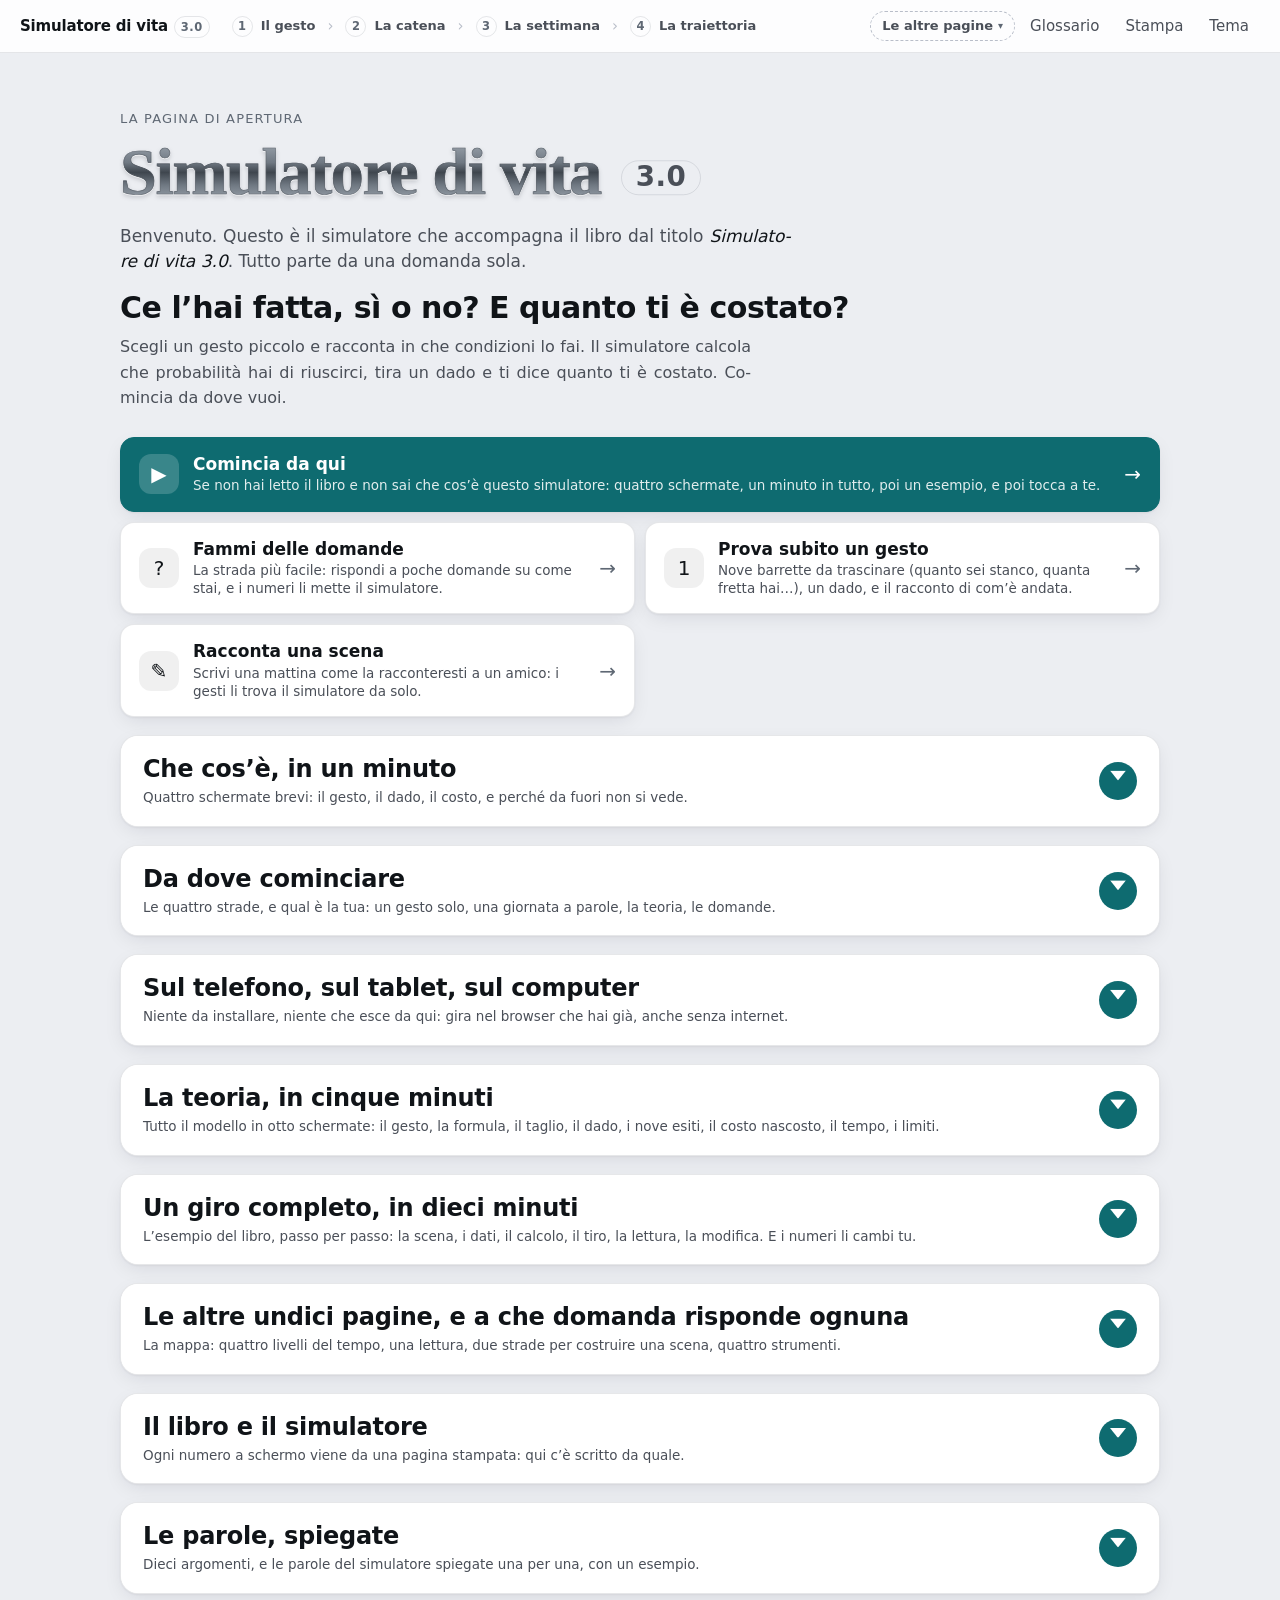
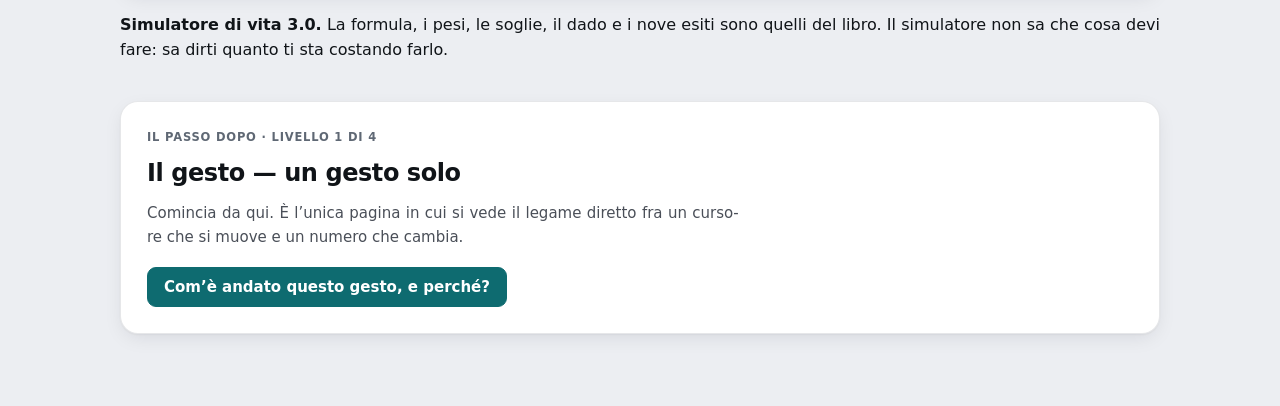
==== commit 422db64a: "Italiano riletto in tutte le pagine, «gesto» al posto di «nodo», parole inglesi tradotte Tredici pag" ====
--- a/APRI-QUI.html
+++ b/APRI-QUI.html
@@ -26,15 +26,14 @@
     <p class="benvenuto-righe">Benvenuto. Questo è il simulatore che accompagna il libro
       dal titolo <em>Simulatore di vita 3.0</em>. Tutto parte da una domanda sola.</p>
     <h1>Ce l’hai fatta, sì o no? E quanto ti è costato?</h1>
-    <p class="sottotitolo">Un gesto piccolo, le condizioni di quel momento, una probabilità, un dado,
-      e il conto di quanto ti è costato. Comincia da dove vuoi.</p>
+    <p class="sottotitolo">Scegli un gesto piccolo e racconta in che condizioni lo fai. Il simulatore calcola che probabilità hai di riuscirci, tira un dado e ti dice quanto ti è costato. Comincia da dove vuoi.</p>
   </header>
 
   <!-- ====================== I TASTI GRANDI ====================== -->
   <nav class="tasti-grandi no-stampa" aria-label="Da dove cominciare">
     <a class="tasto-grande principale" href="#comincia" data-apri="#comincia">
       <span class="tg-icona" aria-hidden="true">▶</span>
-      <span class="tg-testo"><b>Comincia da qui</b><small>Se non hai letto il libro e non sai che cos’è: un minuto, quattro schermate, poi un esempio, poi tocca a te.</small></span>
+      <span class="tg-testo"><b>Comincia da qui</b><small>Se non hai letto il libro e non sai che cos’è questo simulatore: quattro schermate, un minuto in tutto, poi un esempio, e poi tocca a te.</small></span>
       <span class="tg-freccia" aria-hidden="true">→</span></a>
     <a class="tasto-grande" href="QUESTIONARIO.html">
       <span class="tg-icona" aria-hidden="true">?</span>
@@ -66,27 +65,20 @@
     </p>
     <h3>Poi tira un dado</h3>
     <p>
-      A quel punto tira un dado. Perché una probabilità, da sola, non decide niente: dice
-      soltanto quanto è facile che vada in un modo o nell’altro. È il dado a dire
-      come sono andate davvero, e il simulatore te lo racconta, come farebbe un amico che
+      A quel punto il simulatore tira un dado, perché una probabilità, da sola, non decide niente: dice soltanto quanto è facile che vada in un modo o nell’altro. È il dado a dire com’è andata davvero, e il simulatore te lo racconta, come farebbe un amico che
       era lì a guardare.
     </p>
     <h3>E ti dice quanto ti è costato</h3>
     <p>
-      Un semplice calcolo di probabilità si fermerebbe qui: riuscito, oppure no. Questo
-      modello invece continua, e ti dice <strong>quanto ti è costato riuscirci</strong>.
-      Quanta stanchezza ti ha lasciato addosso. E quanta di quella stanchezza ti
-      ritroverai davanti quando arriverà il gesto successivo.
+      Un semplice calcolo di probabilità si fermerebbe qui: riuscito, oppure no. Questo modello invece continua, e ti dice <strong>quanto ti è costato riuscirci</strong>: quanta stanchezza ti ha lasciato addosso, e quanta te ne ritroverai quando arriverà il gesto successivo.
     </p>
     <h3>Da fuori non si vede</h3>
     <p>
-      Perché una giornata andata bene e una giornata andata bene a denti stretti, viste da
-      fuori, sembrano quasi la stessa giornata. Chi ti guarda vede che ce l’hai fatta, ma
+      Una giornata andata bene e una andata bene a denti stretti, viste da fuori, sembrano quasi la stessa giornata. Chi ti guarda vede che ce l’hai fatta, ma
       non vede che cosa ti è costato. È quel costo che il simulatore prova a misurare.
     </p>
       <div data-passi-fine>
-        <p><strong>E adesso?</strong> La cosa migliore è vederlo su un esempio vero, quello con cui
-          comincia anche il libro: una persona sul divano che deve alzarsi a bere. Sette
+        <p><strong>E adesso?</strong> La cosa migliore è vedere tutto questo su un esempio, quello con cui comincia anche il libro: una persona sul divano che deve alzarsi a bere. Sette
           schermate, e poi tocca a te.</p>
         <p class="passo-scelte">
           <a class="bottone primario" href="#giro" data-apri="#giro">Vediamolo con un esempio</a>
@@ -105,15 +97,14 @@
       posti diversi, e conviene sapere qual è la tua prima di incamminarti. Se non lo sai,
       prendi la seconda, perché è quella che la maggior parte delle persone sta cercando: si
       scrive una scena intera, cioè una fila di gesti uno dopo l’altro, così come la
-      racconteresti a voce a un amico, e il simulatore la scompone da solo, gesto per gesto.
+      racconteresti a voce a un amico, e il simulatore la divide da solo nei gesti che contiene.
     </p>
     <div class="imbocchi">
       <a class="imbocco" href="IL-GESTO.html">
         <span class="imbocco-eti">Voglio provare subito</span>
         <strong>Un gesto solo</strong>
         <span class="imbocco-nota">Muovi i nove cursori, che sono le barrette da trascinare, una
-          per ogni condizione. Poi tira il dado, e leggi com’è andata, raccontato in prosa. In
-          cinque minuti hai capito che cosa fa questo modello.</span>
+          per ogni condizione. Poi tira il dado e leggi il racconto di com’è andata. In cinque minuti capisci che cosa fa questo modello.</span>
       </a>
       <a class="imbocco" href="LA-SCENA.html">
         <span class="imbocco-eti">Ho una scena intera da raccontare</span>
@@ -125,16 +116,13 @@
       <a class="imbocco" href="#teoria">
         <span class="imbocco-eti">Voglio capire prima</span>
         <strong>La teoria, in cinque minuti</strong>
-        <span class="imbocco-nota">Sta qui sotto, e non dà niente per scontato. Che cos’è un
-        «nodo» (cioè il passaggio più piccolo della scena, la cosa più semplice che si possa
-        fare o non fare), com’è fatta la formula, perché c’è di mezzo un dado. E perché i modi
-        in cui un gesto può finire sono nove, e non due.</span>
+        <span class="imbocco-nota">Sta qui sotto, e non dà niente per scontato. Spiega che cosa conta come un gesto solo, com’è fatta la formula e perché c’è di mezzo un dado. E spiega perché i modi in cui un gesto può finire sono nove, e non due.</span>
       </a>
       <a class="imbocco" href="QUESTIONARIO.html">
         <span class="imbocco-eti">Non so che numeri mettere</span>
         <strong>Le domande le fa il simulatore</strong>
         <span class="imbocco-nota">Arrivi nello stesso posto della prima strada, ma per un’altra
-        via. Qui i cursori non ci sono. Rispondi a qualche domanda, e il nodo lo costruisce il
+        via. Qui i cursori non ci sono. Rispondi a qualche domanda, e i numeri del gesto li mette il
         simulatore al posto tuo.</span>
       </a>
     </div>
@@ -146,8 +134,7 @@
       <strong>Non serve internet, e non serve installare niente.</strong> Tutto quello che
       vedi gira dentro il browser che hai già, cioè il programma con cui apri le pagine di
       internet. Quindi si può usare su un treno, in aereo, o da una chiavetta infilata in un
-      computer che non è il tuo. E quello che scrivi resta lì: in queste pagine non c’è una
-      sola riga capace di mandarlo fuori.
+      computer che non è il tuo. E quello che scrivi resta sul tuo dispositivo: in queste pagine non c’è niente che possa mandarlo fuori.
     </p>
     <!-- Da un indirizzo web, e solo da lì, qui compare il riquadro «sul telefono,
          sul tablet, sul computer» con l'installazione e il pacchetto da scaricare
@@ -156,7 +143,7 @@
   </section>
 
   <!-- ====================== LA TEORIA ====================== -->
-  <section class="riquadro" id="teoria" data-apribile data-anteprima="Tutto il modello in otto schermate: il nodo, la formula, il taglio, il dado, i nove esiti, il costo nascosto, il tempo, i limiti.">
+  <section class="riquadro" id="teoria" data-apribile data-anteprima="Tutto il modello in otto schermate: il gesto, la formula, il taglio, il dado, i nove esiti, il costo nascosto, il tempo, i limiti.">
     <h2>La teoria, in cinque minuti</h2>
     <div data-passi data-uscita="QUESTIONARIO.html" data-uscita-testo="Basta così: voglio provare">
     <p class="senza-sopra">
@@ -164,30 +151,30 @@
       matematica ce n’è poca, e ce n’è poca apposta: una somma, una tabella, un «taglio ai bordi»
       (il risultato non può scendere sotto 5 né salire sopra 95) e un dado. Può sembrare un limite, e invece è una scelta. Un modello che si può rifare a
       mano su un foglio è un modello che chiunque può controllare, e di cui chiunque può dire,
-      con i numeri davanti, che sbaglia. È per questo che è stato tenuto così essenziale.
-    </p>
-
-    <h3>1 · Il nodo, cioè l’unità di misura</h3>
+      con i numeri davanti, che sbaglia. È per questo che è stato tenuto così semplice.
+    </p>
+
+    <h3>1 · Il gesto, cioè l’unità di misura</h3>
     <p>
       Prima di tutto bisogna mettersi d’accordo su che cosa si misura. L’unità che il
-      simulatore calcola si chiama <span data-parola="nodo">nodo</span>, ed è un gesto solo:
-      qualcosa che ha un inizio e una fine che si riconoscono, e un risultato che si può
-      osservare e raccontare.
-      Bere un bicchiere d’acqua è un nodo. Fare la spesa non lo è, perché è una sequenza di
-      gesti, e prima di calcolarla bisogna dividerla nei nodi che contiene. Rimettersi in
-      salute, poi, non lo è per niente: sono migliaia di nodi, sparsi su mesi.
+      simulatore calcola è un gesto solo: qualcosa che ha un inizio e una fine che si
+      riconoscono, e un risultato che si può osservare e raccontare. Il libro lo chiama
+      <span data-parola="nodo">nodo</span>; in queste pagine si chiama semplicemente gesto.
+      Bere un bicchiere d’acqua è un gesto. Fare la spesa non lo è, perché è una sequenza di
+      gesti, e prima di calcolarla bisogna dividerla nei gesti che contiene. Rimettersi in
+      salute, poi, non lo è per niente: sono migliaia di gesti, sparsi su mesi.
     </p>
     <p>
       Per riconoscerne uno c’è una regola semplice, e vale sempre. <strong>Se per dire com’è
-      andata devi raccontare una storia, quel gesto è troppo grande per essere un
-      nodo.</strong> Il nodo è il gradino più basso, e sotto non si scende. Tutto quello che
-      sta più in alto, una mattina o una settimana, si misura contando quanti nodi contiene.
+      andata devi raccontare una storia, quello che stai guardando è troppo grande per essere
+      un gesto solo.</strong> Il gesto è il gradino più basso, e sotto non si scende. Tutto
+      quello che sta più in alto, una mattina o una settimana, si misura contando quanti
+      gesti contiene.
     </p>
 
     <h3>2 · La formula: quello che aiuta, meno quello che ostacola</h3>
     <p>
-      A ogni nodo il simulatore dà un numero da 1 a 100, che dice quante possibilità ha quel
-      gesto di riuscire. Si chiama <span data-parola="probabilita">probabilità
+      A ogni gesto il simulatore dà un numero, che dice quante possibilità su cento ha di riuscire. Si chiama <span data-parola="probabilita">probabilità
       operativa</span>, e si scrive Pn. Non viene da un calcolo complicato. È il risultato di
       una somma sola, ed eccola qui.
     </p>
@@ -215,8 +202,7 @@
     <p>
       Le ultime tre voci, invece, tolgono soltanto, e tolgono parecchio. <strong>C</strong> è
       la complessità, cioè quanti pezzi vanno tenuti insieme nello stesso momento, e ognuno
-      di quei pezzi costa cinque punti. È la voce che pesa di più in tutta la formula, e
-      proprio per questo va scritta con più cura delle altre. Attenzione: la complessità
+      di quei pezzi costa cinque punti. È la voce che pesa di più in tutta la formula, e proprio per questo va contata con più cura delle altre. Attenzione: la complessità
       non è quanto un gesto ti sembra difficile. È il numero di cose che devi davvero tenere
       insieme e coordinare, nello stesso momento.
       <strong>STR</strong> sta per stress, ed è il carico che ti porti dietro dai giorni
@@ -241,8 +227,7 @@
 
     <h3>4 · Il dado: la parte che nessuna analisi riesce a cogliere</h3>
     <p>
-      A questo punto abbiamo un numero, ma non abbiamo ancora un esito. Sapere che un gesto ha
-      il settanta per cento di riuscire non dice se stasera è riuscito. Allora il simulatore
+      A questo punto abbiamo un numero, ma non abbiamo ancora un esito. Sapere che un gesto ha settanta probabilità su cento di riuscire non dice se stasera è riuscito. Allora il simulatore
       tira un <span data-parola="dado">dado</span> da cento facce, e se il numero che esce non
       supera la probabilità, il gesto riesce. Non ci sono colpi fortunati che valgono doppio,
       e non ci sono numeri che fanno fallire da soli: tutti i cento numeri hanno la stessa
@@ -251,7 +236,7 @@
     <p>
       Quel dado non è un ornamento, e non è nemmeno una scorciatoia presa per pigrizia. È il
       posto in cui il modello mette <strong>tutto quello che nessuna analisi riesce a
-      prevedere</strong>. Una frase che ti sfugge mentre leggi, un pensiero che arriva di
+      prevedere</strong>: una frase che ti sfugge mentre leggi, un pensiero che arriva di
       traverso e ti distrae, l’attenzione che per due minuti tiene un po’ meno. Non sono
       misteri: sono increspature troppo piccole per essere viste in anticipo. La <span
       data-parola="taratura">taratura</span>, cioè il lavoro di guardare la scena e scegliere
@@ -271,10 +256,9 @@
     <p>
       Di riuscire ci sono quattro modi. C’è il <strong>successo pulito</strong>, che non è
       costato niente di importante. C’è il <strong>successo costoso ma sostenibile</strong>,
-      che chiede una pausa vera, e con quella pausa si chiude lì. C’è il <strong>successo
+      che chiede una pausa vera, ma con quella pausa il conto è chiuso. C’è il <strong>successo
       danneggiato</strong>, dove il risultato c’è ma qualcosa resta peggiorato. E c’è il
-      <strong>successo tossico</strong>, dove riuscire <em>in quel modo</em> insegna a chi lo
-      compie una regola sbagliata, che la prossima volta si ripresenterà. Poi ce n’è uno tenuto da
+      <strong>successo tossico</strong>, dove riuscire <em>in quel modo</em> insegna una regola sbagliata, che la prossima volta tornerà. Poi ce n’è uno tenuto da
       parte, perché è il più insidioso di tutti: il <strong>successo tecnico con fallimento
       umano</strong>, in cui il compito è fatto, ma la persona ne esce a pezzi. Di non riuscire, allo stesso
       modo, ci sono quattro modi. Il <strong>fallimento lieve</strong>: non è andata, il danno
@@ -299,8 +283,7 @@
       ti chiedi perché sei a pezzi, senza pensare nemmeno più a quella sera.
     </p>
     <p>
-      È per questo che una scena sola non basta, e serve guardare più tempo per volta:
-      una giornata intera, poi una settimana. Il costo
+      È per questo che una scena sola non basta, e bisogna guardare un tempo più lungo: una giornata intera, poi una settimana. Il costo
       nascosto in un gesto non si vede. Si vede in una settimana.
     </p>
 
@@ -310,8 +293,7 @@
       mini-settimana, la traiettoria e la spirale. Il simulatore ha una pagina per quattro di
       queste durate: sono quelle in cui c’è qualcosa che puoi cambiare tu, con i cursori. La
       pagina della settimana, poi, li mostra tutti e sei insieme. Ognuna delle quattro
-      pagine vede una cosa che le altre non possono vedere. Non sono ingrandimenti dello stesso grafico, presi via via da più vicino. Sono
-      proprio domande diverse, ed è per questo che ognuna ha una pagina sua.
+      pagine vede una cosa che le altre non possono vedere. Non sono lo stesso grafico guardato via via da più lontano: sono domande diverse, ed è per questo che ognuna ha una pagina sua.
     </p>
     <ol class="livelli-teoria">
       <li><strong>Il gesto</strong> dice se un’azione sola riesce, e a che prezzo.</li>
@@ -372,7 +354,7 @@
       sulla carta i numeri sono stampati, qui invece li puoi cambiare tu.
     </p>
     <p>
-      Quali numeri? I nove valori che descrivono la scena, cioè quanto vale il gesto di suo,
+      Quali numeri? I nove valori che descrivono la scena, cioè quanto è facile il gesto in sé,
       quanta energia c’è, quanta fretta, e così via, più il carico che la persona si porta
       dietro dai giorni prima. Come si cambiano? Ogni bottone qui sotto apre la pagina del
       gesto con quei numeri già al posto giusto. Lì accanto a ogni valore c’è un cursore,
@@ -388,8 +370,8 @@
     <p>
       È sera. Una persona è seduta sul divano dopo una giornata pesante, e a un certo punto
       deve alzarsi per bere un bicchiere d’acqua. Nessuno lo chiamerebbe un problema, e
-      infatti il modello non lo chiama così: lo chiama <span data-parola="nodo">nodo</span>,
-      cioè un passaggio piccolo, con un esito che si può guardare.
+      infatti il libro non lo chiama così: lo chiama <span data-parola="nodo">nodo</span>,
+      cioè un gesto piccolo, con un esito che si può guardare.
     </p>
 
     <h3>I dati</h3>
@@ -413,14 +395,13 @@
     <p>
       Si fa la somma: 70 − 10 + 0 − 4 + 0 + 0 − 0. Poi entra il carico, e a 84 la tabella a
       gradini toglie venti punti, non uno di meno e non uno di più. Resta <strong>36</strong>.
-      Il taglio ai bordi qui non ha niente da fare, perché 36 sta già dentro i margini.
+      Il taglio ai bordi qui non ha niente da fare, perché 36 sta già fra 5 e 95.
     </p>
     <p class="passo-scelte">
       <a id="giroBase" class="bottone primario" href="IL-GESTO.html">Aprila con i cursori, e verifica che dia 36</a>
     </p>
     <p class="nota">
-      Una cosa da sapere prima di cliccare: a te il dado probabilmente non darà 42 come nel
-      racconto qui sotto, perché tira davvero, ogni volta che apri la pagina. Il
+      Una cosa da sapere prima di aprirla: a te il dado probabilmente non darà 42, come nel racconto qui sotto, perché viene tirato davvero ogni volta che apri la pagina. Il
       numero che non cambia mai è il 36. Ed è per farti vedere questo che il giro esiste.
     </p>
 
@@ -429,11 +410,7 @@
       Nel libro il dado esce con il numero 42. Per riuscire non doveva superare 36, e invece è
       andato oltre di sei punti. Il gesto non riesce, il modello lo chiama <strong>fallimento
       lieve</strong>, e il carico sale di un punto, a 85. A 85 si accende il «<span
-      data-parola="pavimento">pavimento</span>», che è il nome che il libro dà a una difesa
-      che il modello attiva da solo quando il carico è salito troppo: da lì in poi il
-      riposo rende circa la metà, e lo stato non viene più lasciato peggiorare. Da qui in poi il racconto si fa più corto e i
-      consigli diventano pochi e semplici, perché in questo stato una strategia raffinata
-      non reggerebbe.
+      data-parola="pavimento">pavimento</span>», che è il nome che il libro dà a una difesa che il modello attiva da solo quando il carico è salito troppo. Con il pavimento acceso il riposo rende circa la metà, e il modello non lascia che le cose peggiorino ancora. Anche il racconto cambia: si fa più corto, e i consigli diventano pochi e semplici, perché in questo stato una strategia raffinata non reggerebbe.
     </p>
 
     <h3>La lettura</h3>
@@ -468,12 +445,10 @@
       Ma una ripetizione sola — cioè una sola prova della scena, con il suo tiro di dado —
       non decide niente. Se la stessa scena viene rifatta mille volte, ogni volta con un
       dado nuovo, la prima versione riesce in media trentasei volte su cento, mentre la
-      seconda, quella con l’energia a 0, arriva a quarantasei: dieci punti in più, ed è
-      quasi sempre così. Il libro chiama «leva» ogni cosa che si cambia apposta, per vedere
+      seconda, quella con l’energia a 0, arriva a quarantasei: dieci punti in più. Il libro chiama «leva» ogni cosa che si cambia apposta, per vedere
       se il risultato migliora. Le leve si possono cercare nel gesto, ma di solito conviene
       cercarle prima nello stato, cioè nelle condizioni in cui la persona arriva al gesto. In
-      pratica vuol dire un rientro vero: una pausa che toglie davvero un po’ di carico, e
-      abbassa il numero da cui tutto parte. Se vuoi
+      pratica vuol dire un rientro vero: una pausa che toglie davvero un po’ di carico, cioè abbassa il numero che pesa su tutti i gesti che vengono dopo. Se vuoi
       vedere come si distribuiscono gli esiti, invece di un caso solo, c’è
       <a href="MONTECARLO.html">mille volte la stessa scena</a>. Rifà una scena come questa
       quante volte vuoi, e ti mostra la distribuzione, cioè quante volte esce ogni risultato
@@ -497,8 +472,7 @@
     <p class="senza-sopra">
       Con questa che stai leggendo le pagine sono dodici, e questa è l’unica che non calcola
       niente: è l’ingresso, e serve a orientarsi. Le altre undici lavorano, ma non sono tutte dello stesso tipo.
-      Quattro sono le durate di tempo di cui si è appena parlato, messe in fila dalla più
-      corta alla più lunga. Una è il modello raccontato per intero, da leggere di seguito. Due
+      Quattro guardano quattro durate di tempo, dalla più corta alla più lunga: un gesto, una catena di gesti, una settimana, più settimane. Una è il modello raccontato per intero, da leggere di seguito. Due
       sono strade diverse per costruire una scena. E le ultime quattro sono strumenti che si
       possono usare su qualunque durata.
     </p>
@@ -513,8 +487,7 @@
       cioè le sue regole trasformate in un programma che le applica. Ogni
       numero che vedi a schermo viene da una pagina stampata, e questa tabella dice da quale.
     </p>
-    <p class="nota">Ogni riga si apre: porta alla pagina del simulatore che spiega quel
-      pezzo, e a destra c’è dove continuare a leggere nel libro.</p>
+    <p class="nota">Tocca una riga: ti porta alla pagina del simulatore che spiega quel pezzo. A destra c’è scritto dove continuare a leggere nel libro.</p>
     <div class="ponte-libro">
       <a href="LA-FORMULA.html"><span class="k">La formula, i pesi, il taglio</span><span class="v">nel libro: Apparato B</span></a>
       <a href="IL-MODELLO.html#cap-9"><span class="k">I nove esiti</span><span class="v">nel libro: capitolo 13</span></a>
